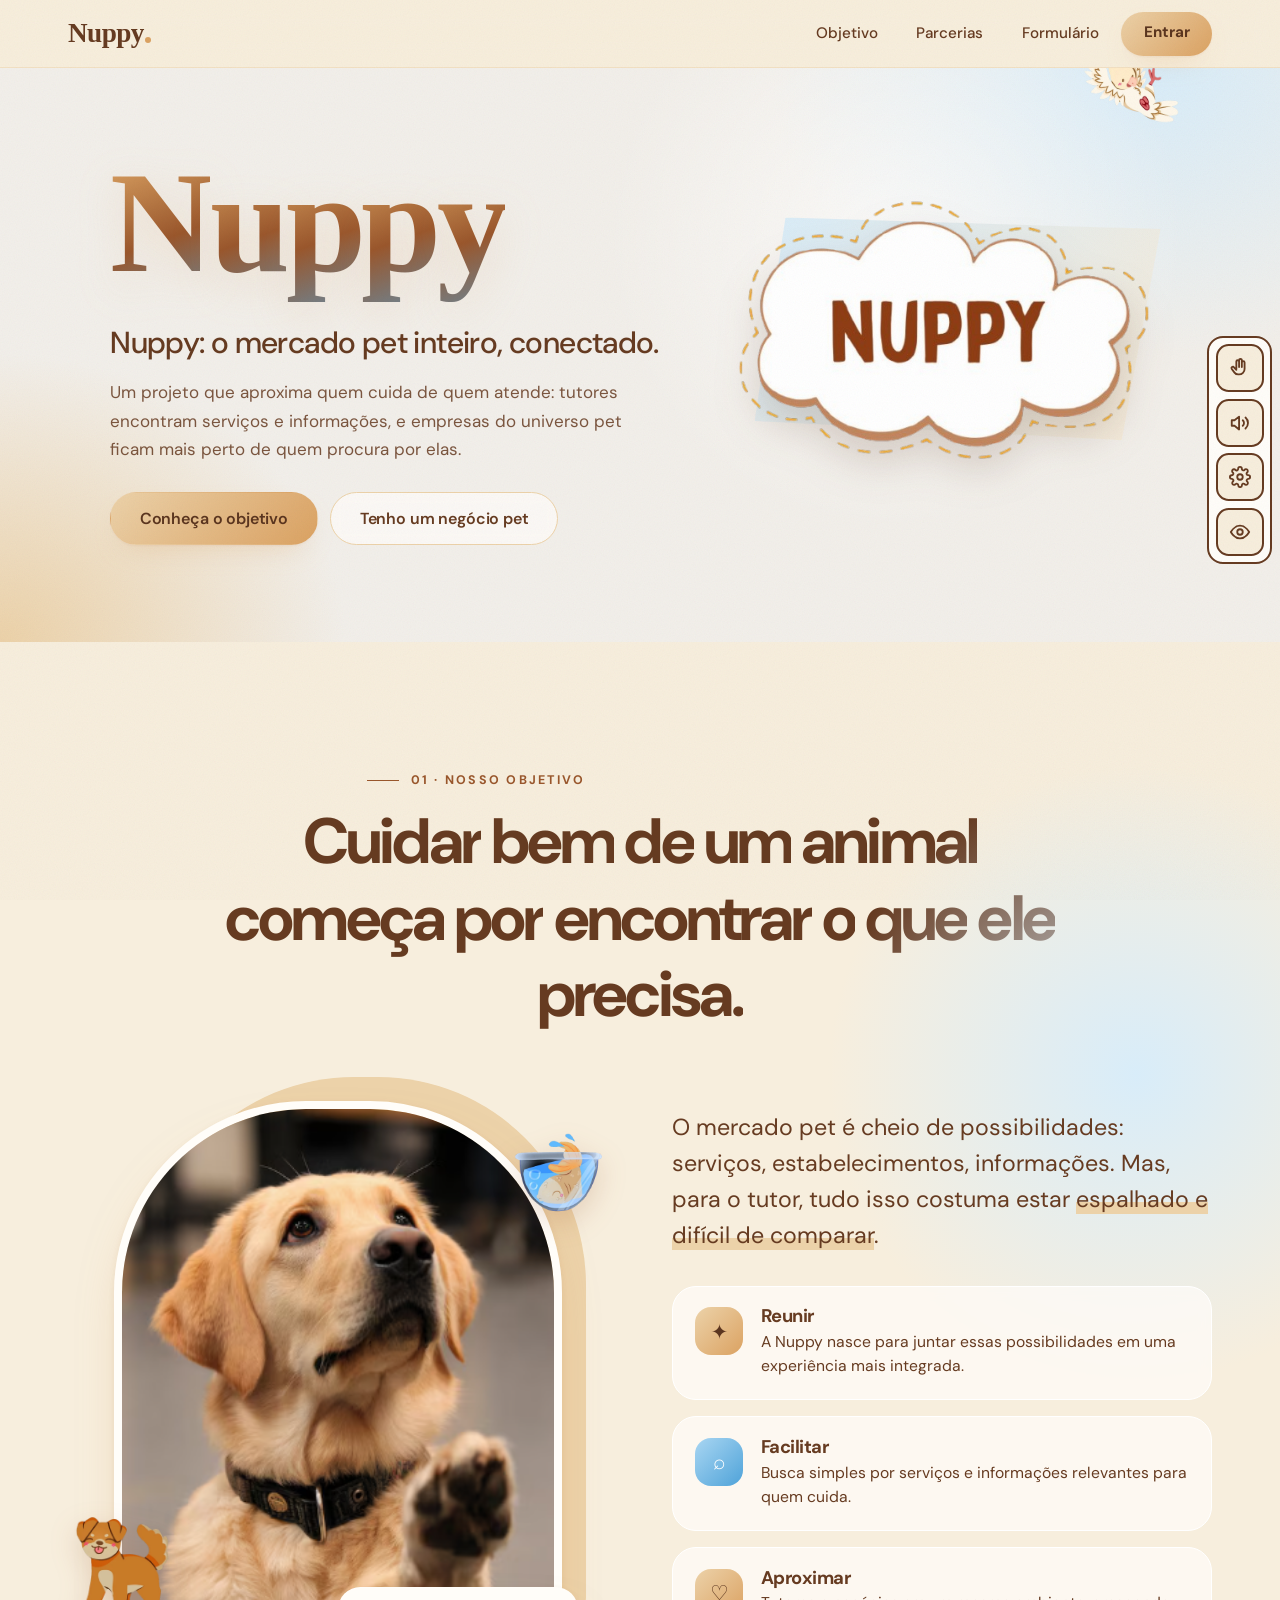
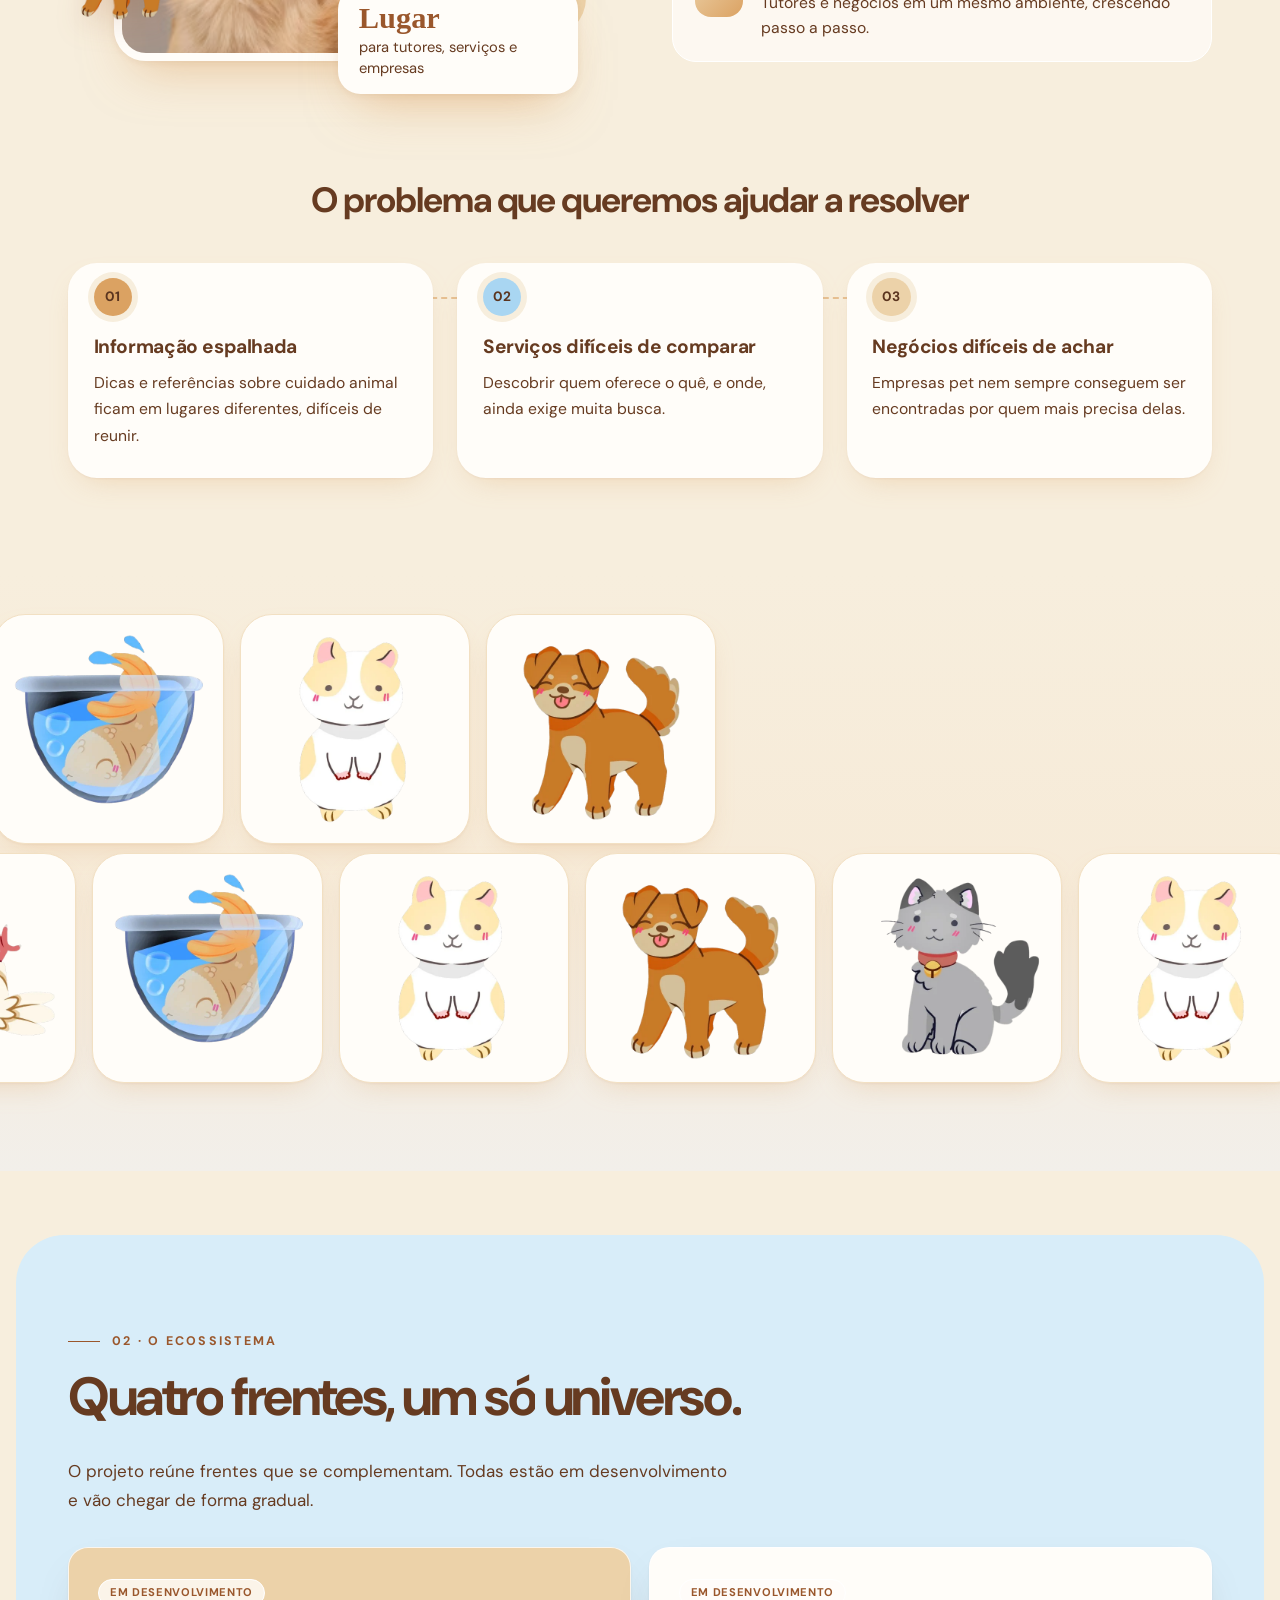
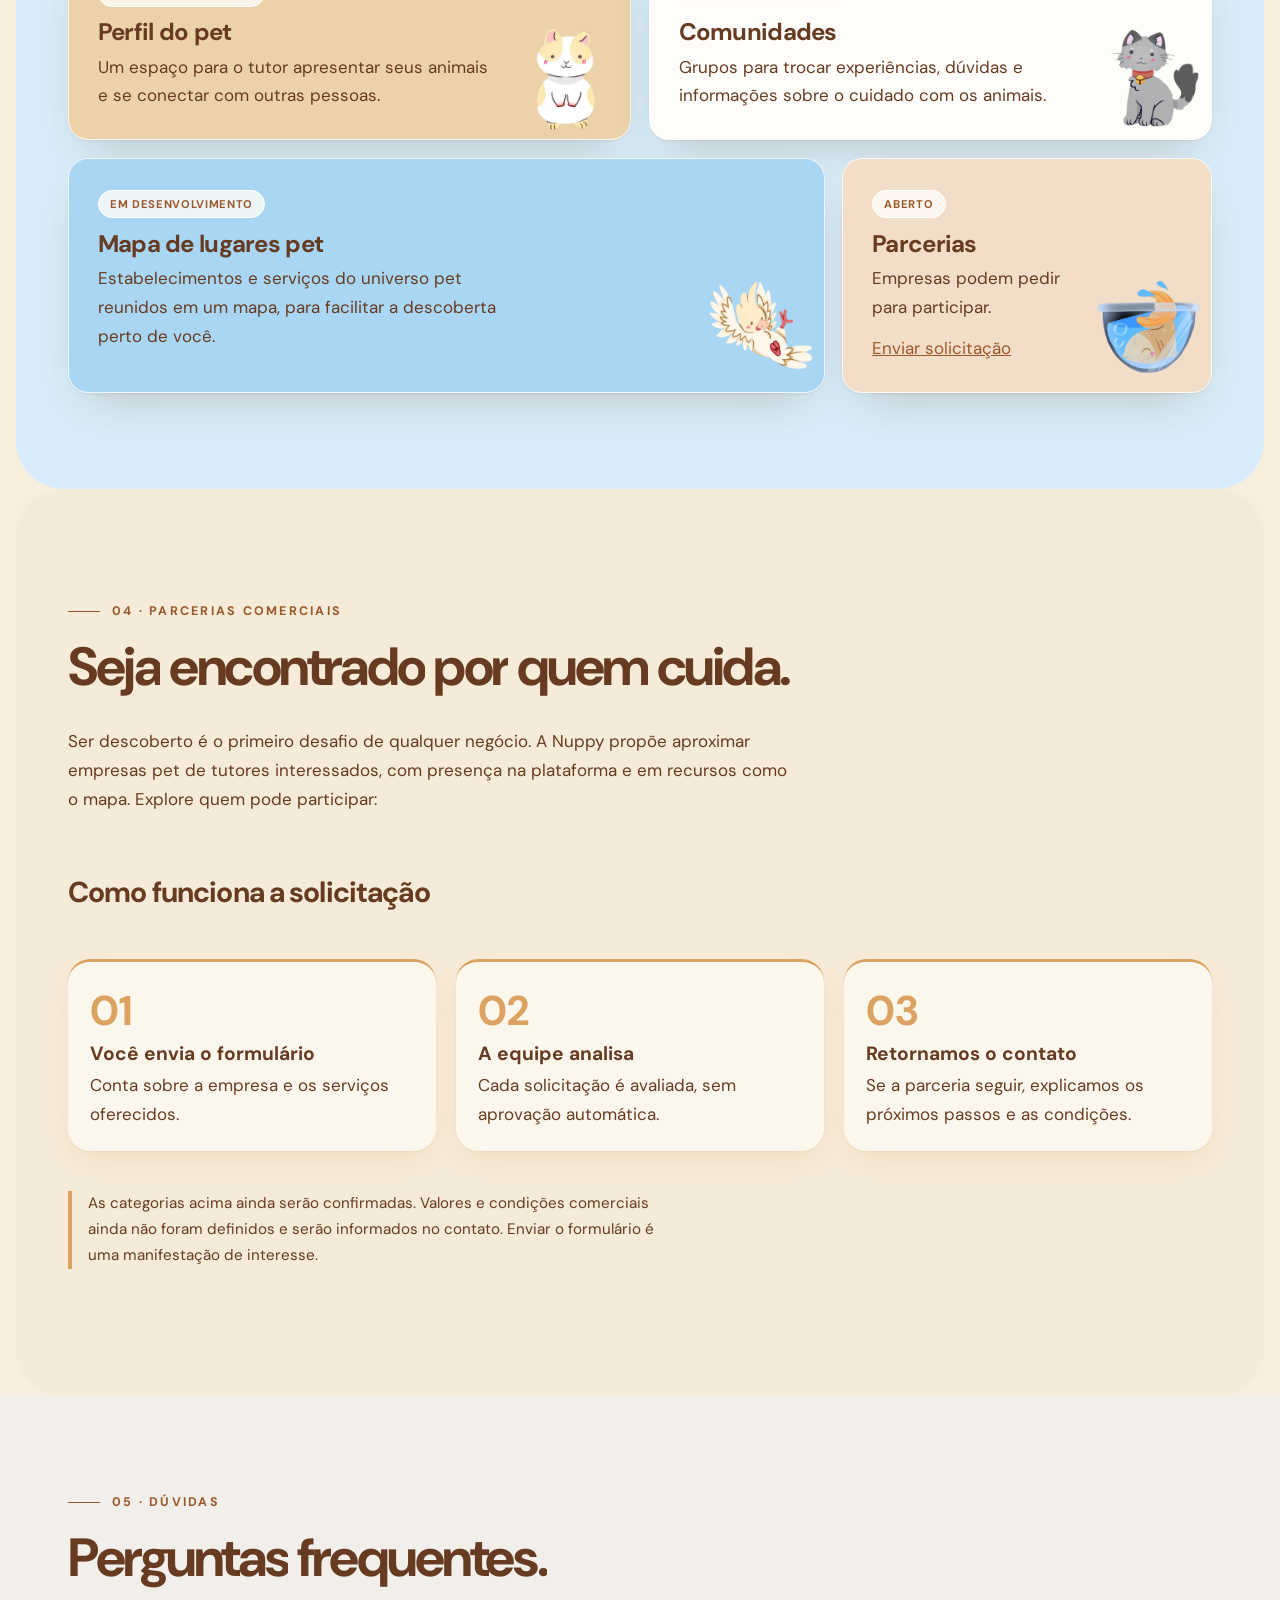
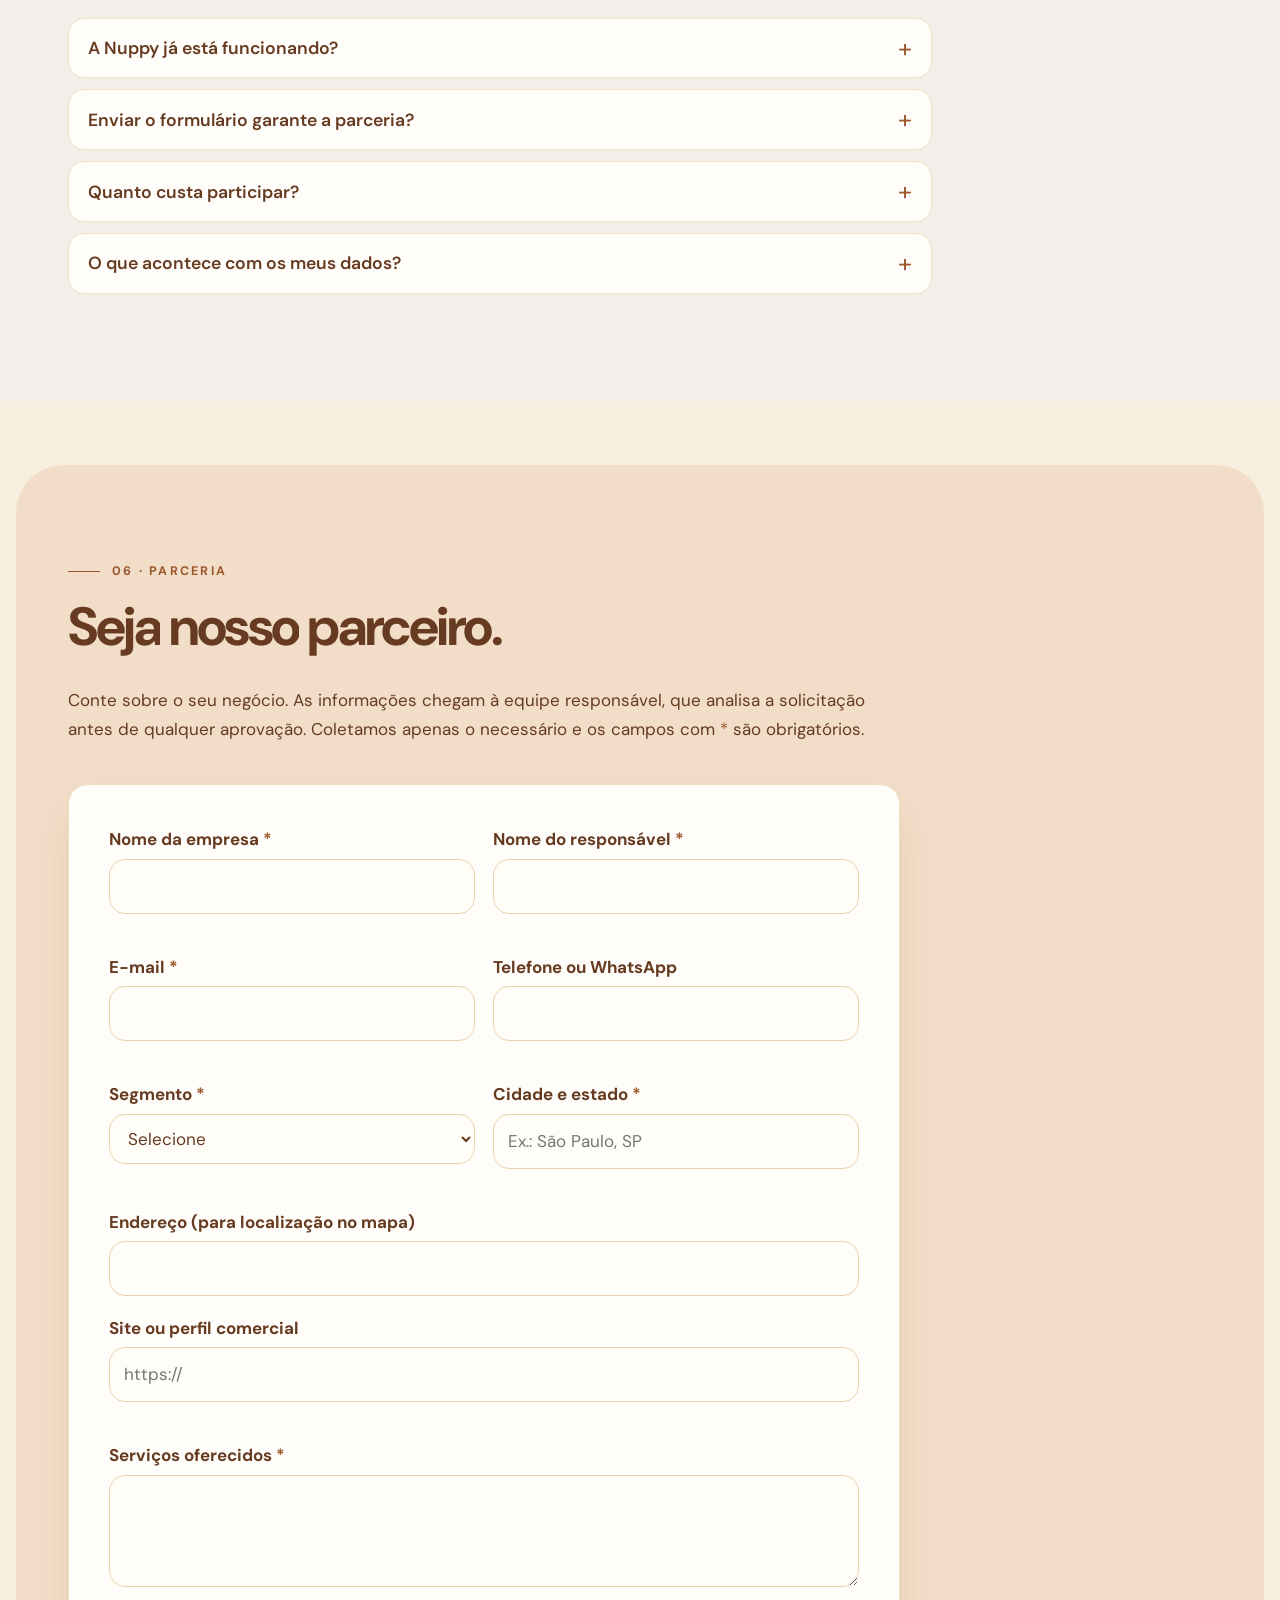
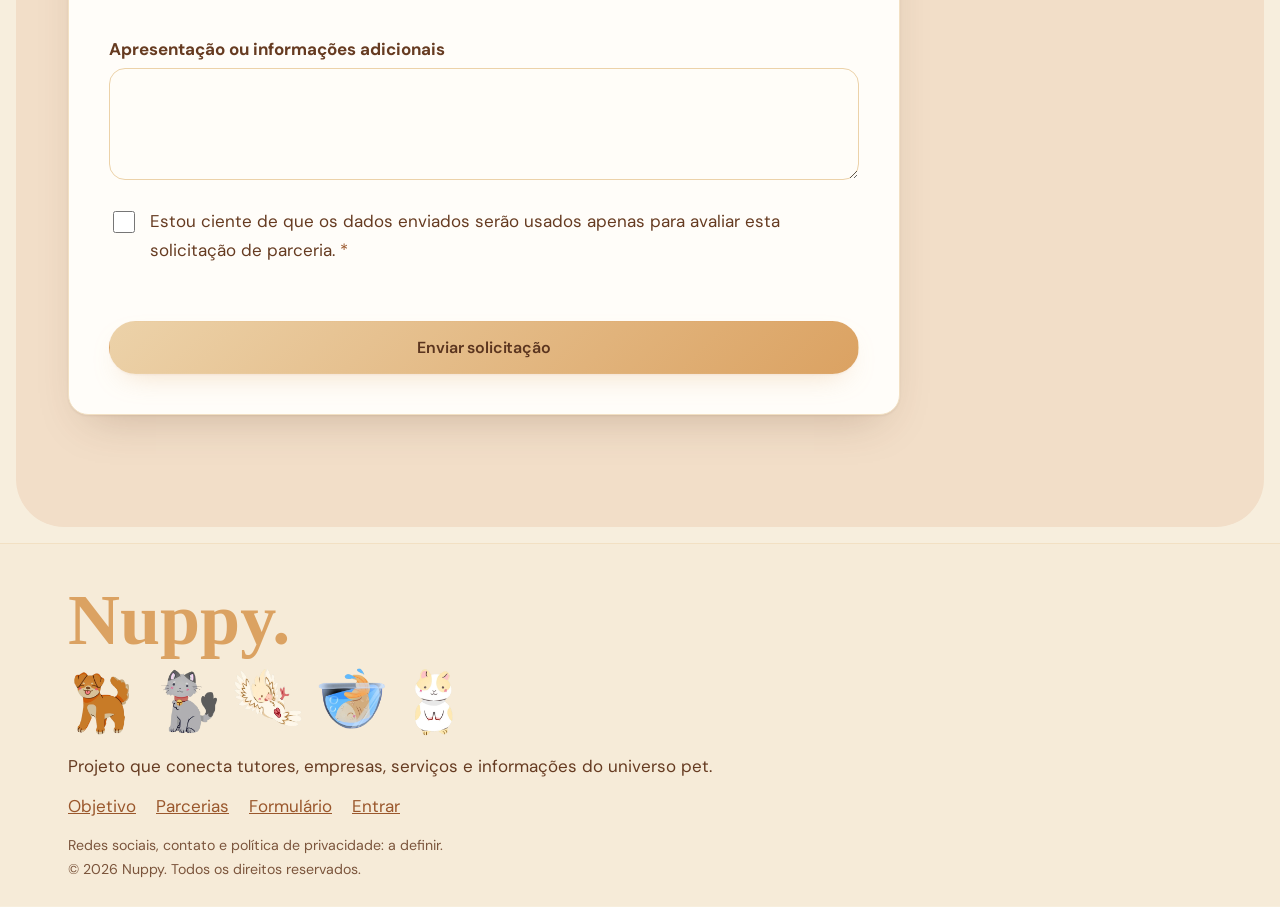
==== index.html @ 71d2d88d "Painel administrador e login" ====
<!DOCTYPE html>
<html lang="pt-BR">

<head>
  <meta charset="utf-8">
  <meta name="viewport" content="width=device-width, initial-scale=1">

  <!-- ============================================================
       SEO E COMPARTILHAMENTO
       ============================================================ -->
  <title>Nuppy — o universo pet conectado</title>
  <meta name="description" content="A Nuppy aproxima tutores, empresas, serviços e informações do mercado pet em um só ecossistema. Conheça o projeto e seja nosso parceiro.">

  <!-- Open Graph: texto e tipo usados quando o link é compartilhado (WhatsApp, redes sociais) -->
  <meta property="og:title" content="Nuppy — o universo pet conectado">
  <meta property="og:description" content="Tutores, empresas, serviços e informações do mercado pet em um só lugar.">
  <meta property="og:type" content="website">

  <!-- Cor da barra do navegador no celular -->
  <meta name="theme-color" content="#F2EFEA">

  <!-- Favicon desenhado em SVG dentro do próprio link (não precisa de arquivo de imagem) -->
  <link rel="icon" href="data:image/svg+xml,%3Csvg xmlns='http://www.w3.org/2000/svg' viewBox='0 0 64 64'%3E%3Crect width='64' height='64' rx='14' fill='%23DBA262'/%3E%3Ctext x='32' y='46' font-size='40' font-family='Georgia' font-weight='700' text-anchor='middle' fill='%235B351F'%3EN%3C/text%3E%3C/svg%3E">

  <!-- Fonte DM Sans (Google Fonts). O preconnect acelera a conexão com o servidor das fontes -->
  <link rel="preconnect" href="https://fonts.googleapis.com">
  <link rel="preconnect" href="https://fonts.gstatic.com" crossorigin>
  <link rel="stylesheet" href="https://fonts.googleapis.com/css2?family=DM+Sans:wght@400;500;700&display=swap">


  <style>
    /* ==============================================================
       ÍNDICE DO CSS
       1.  Variáveis (cores, fontes, medidas)
       2.  Modos de acessibilidade (alto contraste, dislexia etc.)
       3.  Base (reset, body, títulos, links, foco)
       4.  Componentes reutilizáveis (chip, kicker, botão, barra de progresso)
       5.  Cabeçalho e menu
       6.  Fotos e efeito de revelação
       7.  Hero (primeira tela)
       8.  Faixa de palavras (marquee)
       9.  Animações de texto e revelação ao rolar
       10. Seção Objetivo
       11. Galeria de mascotes
       12. Seção Pilares (cards)
       13. Seção Parcerias (abas e passos)
       14. Responsivo (celular)
       15. FAQ
       16. Formulário
       17. Rodapé
       18. Barra de acessibilidade lateral
       19. Movimento reduzido
       20. Mascotes e ajustes de imagem
       21. Refinamento visual (sobrescreve regras acima)
       22. Utilitários
       ============================================================== */


    /* ==============================================================
       1. VARIÁVEIS
       Todas as cores e medidas do site ficam aqui. Para mudar o
       visual inteiro, basta alterar estes valores.
       ============================================================== */
    :root {
      /* Cores de fundo */
      --bg: #F2EFEA;        /* fundo principal da página */
      --sand: #f5f0e5;      /* fundo bege claro das seções */
      --soft: #ECD2A9;      /* bege mais escuro */
      --surface: #FFFDF9;   /* fundo de cartões e formulário */

      /* Cores de texto e destaque */
      --ink: #5B351F;        /* cor do texto (marrom) */
      --line: #D9CBB8;       /* cor das bordas finas */
      --accent: #DBA262;     /* laranja/dourado dos botões */
      --accent-ink: #602f13; /* cor do texto sobre o destaque */
      --link: #9A572C;       /* cor dos links */
      --sky: #A9D6F2;        /* azul claro */
      --azul: #4FA3D9;       /* azul do foco do teclado */
      --mark: #ECD2A9;      /* cor de marca-texto */
      --wm: #9A7257;         /* cor da marca "Nuppy" grande */

      /* Fontes */
      --display: Georgia, "Times New Roman", serif;
      --sans: "DM Sans", system-ui, -apple-system, "Segoe UI", Roboto, sans-serif;

      /* Altura do cabeçalho fixo (usada para o scroll não esconder títulos) */
      --header-h: 4.25rem;
    }


    /* ==============================================================
       2. MODOS DE ACESSIBILIDADE
       Estas classes são adicionadas ao <body> pelos botões da barra
       lateral (arquivo a11y.js).
       ============================================================== */

    /* Alto contraste: fundo preto, texto branco, destaque amarelo */
    body.hc {
      --bg: #000;
      --sand: #000;
      --soft: #000;
      --ink: #fff;
      --surface: #000;
      --line: #fff;
      --accent: #ffe600;
      --accent-ink: #000;
      --link: #ffe600;
      --sky: #000;
      --mark: #ffe600;
      --wm: #fff;
    }

    /* Fonte para dislexia: Verdana com mais espaço entre letras e palavras */
    body.dys {
      font-family: Verdana, sans-serif;
      letter-spacing: .04em;
      word-spacing: .12em;
    }

    /* Espaçamento maior entre linhas e parágrafos */
    body.sp {
      line-height: 2.1;
    }

    body.sp p {
      margin-bottom: 1.6em;
    }

    /* Links destacados: sublinhado grosso e fundo de marca-texto */
    body.links a {
      text-decoration: underline;
      text-decoration-thickness: 3px;
      background: var(--mark);
      color: #000;
      padding: 0 .15em;
    }

    /* Ocultar imagens */
    body.noimg .ph img,
    body.noimg .stage img {
      display: none !important;
    }


    /* ==============================================================
       3. BASE
       ============================================================== */

    /* Remove o problema de tamanho de caixas: padding não aumenta a largura */
    * {
      box-sizing: border-box;
    }

    html {
      font-size: 100%;                       /* respeita o tamanho de fonte do usuário */
      scroll-behavior: smooth;               /* rolagem suave ao clicar em âncoras */
      scroll-padding-top: var(--header-h);   /* evita o cabeçalho cobrir o título */
    }

    body {
      margin: 0;
      background: var(--bg);
      color: var(--ink);
      font: 400 1.0625rem/1.7 var(--sans);
      overflow-x: hidden;                    /* impede rolagem horizontal indesejada */
    }

    /* Títulos */
    h1,
    h2,
    h3 {
      font-family: var(--sans);
      font-weight: 700;
      line-height: 1.05;
      letter-spacing: -.03em;
      margin: 0;
    }

    h2 {
      font-size: clamp(2.2rem, 6vw, 4.2rem);  /* clamp = mínimo, ideal, máximo */
      margin-bottom: 1.25rem;
    }

    a {
      color: var(--link);
    }

    /* Contorno azul visível ao navegar pelo teclado (Tab) */
    :focus-visible {
      outline: 3px solid var(--azul);
      outline-offset: 3px;
    }

    body.hc :focus-visible {
      outline-color: #fff;
    }

    /* Link "Pular para o conteúdo": escondido até receber foco do teclado */
    .skip {
      position: absolute;
      left: -999px;
      top: 0;
      background: var(--ink);
      color: var(--bg);
      padding: .75rem 1rem;
      z-index: 100;
    }

    .skip:focus {
      left: 0;
    }

    section {
      scroll-margin-top: var(--header-h);
      position: relative;
    }

    /* Container central que limita a largura do conteúdo */
    .wrap {
      max-width: 74rem;
      margin: 0 auto;
      padding: 0 1.25rem;
    }


    /* ==============================================================
       4. COMPONENTES REUTILIZÁVEIS
       ============================================================== */

    /* "Etiqueta" pequena (ex.: "Em desenvolvimento") */
    .chip {
      display: inline-block;
      font-size: .78rem;
      font-weight: 700;
      letter-spacing: .06em;
      text-transform: uppercase;
      padding: .2rem .7rem;
      border-radius: 2rem;
      background: var(--surface);
      border: 1px solid var(--line);
    }

    /* Texto pequeno acima dos títulos (ex.: "01 · Nosso objetivo") */
    .kicker {
      font-weight: 700;
      letter-spacing: .14em;
      text-transform: uppercase;
      font-size: .85rem;
      color: var(--link);
      margin: 0 0 .75rem;
    }

    /* Barra fina no topo que mostra o quanto da página foi rolado */
    #prog {
      position: fixed;
      top: 0;
      left: 0;
      height: 4px;
      width: 100%;
      background: var(--accent);
      transform-origin: 0 50%;
      transform: scaleX(0);       /* começa vazia; o JS aumenta ao rolar */
      z-index: 70;
    }

    /* Botões */
    .btn {
      display: inline-block;
      padding: .9rem 1.8rem;
      border-radius: 3rem;
      font: 700 1rem var(--sans);
      text-decoration: none;
      min-height: 44px;           /* tamanho mínimo de toque recomendado */
      border: 2px solid var(--ink);
      color: var(--ink);
      background: none;
      cursor: pointer;
      transition: transform .2s, background .3s;
      will-change: transform;
    }

    .btn:hover {
      background: var(--soft);
    }

    /* Botão principal (preenchido) */
    .btn.primary {
      background: var(--accent);
      border-color: var(--accent);
      color: var(--accent-ink);
    }

    .btn.primary:hover {
      background: var(--soft);
      border-color: var(--soft);
    }


    /* ==============================================================
       5. CABEÇALHO E MENU
       ============================================================== */

    /* Cabeçalho fixo no topo com fundo translúcido e desfoque */
    header.top {
      position: sticky;
      top: 0;
      z-index: 50;
      height: var(--header-h);
      background: color-mix(in srgb, var(--bg) 88%, transparent);
      backdrop-filter: blur(12px);
      border-bottom: 1px solid var(--line);
    }

    body.hc header.top {
      background: #000;
    }

    .top .wrap {
      height: 100%;
      display: flex;
      align-items: center;
      justify-content: space-between;
      gap: 1rem;
    }

    /* Logo "Nuppy" em texto */
    .logo {
      font: 700 1.7rem var(--display);
      color: var(--ink);
      text-decoration: none;
      background: none !important;
      padding: 0 !important;
    }

    /* Lista de links do menu */
    nav ul {
      display: flex;
      gap: .4rem;
      list-style: none;
      margin: 0;
      padding: 0;
      align-items: center;
    }

    nav a {
      display: inline-block;
      padding: .6rem 1rem;
      border-radius: 2rem;
      color: var(--ink);
      text-decoration: none;
      font-weight: 500;
      min-height: 44px;
      transition: background .25s;
    }

    /* Link da seção atual (aria-current) e hover ficam com fundo bege */
    nav a:hover,
    nav a[aria-current="true"] {
      background: var(--soft);
    }

    body.hc nav a:hover {
      outline: 2px solid #fff;
    }

    /* Botão "Entrar" */
    nav a.btn-enter {
      background: var(--accent);
      color: var(--accent-ink);
      padding: .6rem 1.5rem;
      font-weight: 700;
    }

    /* Botão "Menu" (só aparece no celular — ver seção 14) */
    .menu-toggle {
      display: none;
      min-height: 44px;
      min-width: 44px;
      border: 2px solid var(--ink);
      background: none;
      color: var(--ink);
      border-radius: .6rem;
      font: 500 1rem var(--sans);
      padding: 0 .9rem;
      cursor: pointer;
    }

    /* No celular o menu vira uma lista suspensa */
    @media (max-width: 52rem) {
      .menu-toggle {
        display: block;
      }

      nav ul {
        display: none;                          /* escondido até clicar em "Menu" */
        position: absolute;
        right: 1rem;
        top: calc(var(--header-h) - .25rem);
        flex-direction: column;
        align-items: stretch;
        background: var(--surface);
        border: 1px solid var(--line);
        border-radius: 1rem;
        padding: .5rem;
        min-width: 12rem;
        box-shadow: 0 8px 24px #0002;
      }

      nav ul.open {
        display: flex;                          /* classe "open" é colocada pelo JS */
      }
    }


    /* ==============================================================
       6. FOTOS E EFEITO DE REVELAÇÃO
       ============================================================== */

    /* Moldura de foto com cantos arredondados */
    .ph {
      position: relative;
      overflow: hidden;
      background: var(--soft);
      border-radius: 2rem;
    }

    .ph img,
    .stage img {
      width: 100%;
      height: 100%;
      object-fit: cover;          /* a imagem preenche sem distorcer */
      display: block;
    }

    /* Efeito "clip": a foto começa recortada e se abre ao aparecer na tela.
       Só funciona quando o JS está ativo (classe .js no body). */
    .js .clip {
      clip-path: inset(14% 10% 14% 10% round 2rem);
      transition: clip-path 1.1s cubic-bezier(.2, .8, .2, 1);
    }

    .js .clip img {
      transform: scale(1.25);
      transition: transform 1.4s cubic-bezier(.2, .8, .2, 1);
    }

    .js .clip.in {
      clip-path: inset(0 round 2rem);
    }

    .js .clip.in img {
      transform: none;
    }


    /* ==============================================================
       7. HERO (primeira tela)
       ============================================================== */
    .hero {
      min-height: calc(100svh - var(--header-h));
      display: grid;
      align-items: center;
      padding: 2rem 0 5rem;
      overflow: hidden;
      background: var(--sand);
    }

    /* Foco de luz que segue o mouse (posição vem das variáveis --px e --py) */
    .hero::before {
      content: "";
      position: absolute;
      inset: 0;
      background: radial-gradient(28rem 28rem at var(--px, 70%) var(--py, 30%), #ECD2A9aa, transparent 70%);
      pointer-events: none;
    }

    body.hc .hero::before {
      display: none;
    }

    /* Duas colunas: texto à esquerda, imagens à direita */
    .hero .wrap {
      display: grid;
      grid-template-columns: 1.1fr .9fr;
      gap: 2rem;
      align-items: center;
      position: relative;
    }

    /* Palavra "Nuppy" gigante, letra por letra */
    .wordmark {
      font: 700 clamp(4.5rem, 19vw, 13rem)/.85 var(--display);
      letter-spacing: -.03em;
      margin: .05em 0;
      display: flex;
      color: var(--wm);
    }

    .wordmark span {
      display: inline-block;
      transition: transform .3s;
    }

    /* Cada letra "pula" ao passar o mouse */
    .wordmark span:hover {
      transform: translateY(-.08em) rotate(-4deg);
    }

    /* Animação de entrada: cada letra sobe com um pequeno atraso (--i = posição) */
    .js .wordmark span {
      animation: rise .9s cubic-bezier(.2, .8, .2, 1) both;
      animation-delay: calc(var(--i) * 70ms);
    }

    @keyframes rise {
      from {
        transform: translateY(60%) rotate(5deg);
        opacity: 0;
      }
    }

    .hero h1 {
      font-size: clamp(1.5rem, 3.2vw, 2.3rem);
      font-weight: 500;
      max-width: 26ch;
      letter-spacing: -.02em;
      margin: 0 0 1rem;
    }

    .hero .lead {
      max-width: 50ch;
      margin: 0 0 1.75rem;
    }

    /* Linha dos dois botões do hero */
    .cta-row {
      display: flex;
      flex-wrap: wrap;
      gap: .75rem;
    }

    /* "Palco" das imagens do hero (quadrado, com efeito 3D leve) */
    .stage {
      position: relative;
      aspect-ratio: 1;
      max-width: 30rem;
      width: 100%;
      justify-self: center;
      perspective: 900px;
    }

    /* Formas orgânicas coloridas que "respiram" */
    .blob {
      position: absolute;
      background: var(--soft);
      border-radius: 58% 42% 55% 45% / 48% 56% 44% 52%;
      animation: morph 11s ease-in-out infinite alternate;
      overflow: hidden;
    }

    .blob.b1 {
      inset: 0 12% 22% 0;
      background: var(--accent);
    }

    .blob.b2 {
      inset: 30% 0 0 34%;
      background: var(--sky);
      animation-delay: -5s;
    }

    .blob.b3 {
      inset: -6% -6% auto auto;
      width: 34%;
      aspect-ratio: 1;
      background: var(--soft);
      animation-delay: -8s;
    }

    @keyframes morph {
      to {
        border-radius: 42% 58% 45% 55% / 56% 44% 56% 44%;
      }
    }

    /* Camada que inclina conforme o mouse (variáveis --mx e --my vêm do JS) */
    .tilt {
      position: absolute;
      inset: 0;
      transition: transform .15s;
      transform: rotateY(calc(var(--mx, 0) * 9deg)) rotateX(calc(var(--my, 0) * -9deg));
    }


    /* ==============================================================
       8. FAIXA DE PALAVRAS (MARQUEE)
       Faixa que desliza continuamente com as palavras-chave.
       ============================================================== */
    .marquee {
      background: var(--accent);
      color: var(--accent-ink);
      overflow: hidden;
      white-space: nowrap;
      transform: rotate(-1.2deg);
      margin: -1.5rem -1rem 0;
      position: relative;
      z-index: 2;
    }

    .marquee div {
      display: inline-block;
      padding: .9rem 0;
      font: 700 1.4rem var(--sans);
      animation: slide 32s linear infinite;
    }

    /* Bolinha entre as palavras */
    .marquee span::after {
      content: "";
      display: inline-block;
      width: .5rem;
      height: .5rem;
      border-radius: 50%;
      background: currentColor;
      margin: 0 2rem;
      vertical-align: middle;
    }

    /* A lista de palavras está duplicada no HTML; deslizar 50% cria o efeito de loop infinito */
    @keyframes slide {
      to {
        transform: translateX(-50%);
      }
    }


    /* ==============================================================
       9. ANIMAÇÕES DE TEXTO E REVELAÇÃO AO ROLAR
       ============================================================== */

    /* .fx: títulos que aparecem palavra por palavra.
       O JS envolve cada palavra em <span class="w"><span>…</span></span> */
    .js .fx .w {
      display: inline-block;
      overflow: hidden;           /* esconde a palavra enquanto ela está "embaixo" */
      vertical-align: top;
      padding-bottom: .12em;
    }

    .js .fx .w > span {
      display: inline-block;
      transform: translateY(110%);
    }

    .js .fx.in .w > span {
      transform: none;
      transition: transform .9s cubic-bezier(.2, .8, .2, 1);
      transition-delay: calc(var(--k) * 55ms);   /* --k = número da palavra */
    }

    /* .reveal: elementos que surgem subindo e ficando visíveis */
    .js .reveal {
      opacity: 0;
      transform: translateY(30px);
      transition: opacity .8s, transform .8s;
      transition-delay: var(--d, 0s);            /* atraso opcional definido no HTML */
    }

    .js .reveal.in {
      opacity: 1;
      transform: none;
    }


    /* ==============================================================
       10. SEÇÃO OBJETIVO
       ============================================================== */
    .objetivo {
      padding: 8rem 0 5rem;
    }

    .intro {
      display: grid;
      grid-template-columns: 1.1fr .9fr;
      gap: 3rem;
      align-items: center;
    }

    /* Trecho com marca-texto em <em> */
    .objetivo em {
      font-style: normal;
      background: linear-gradient(transparent 62%, var(--mark) 0);
    }

    .objetivo p {
      max-width: 56ch;
    }

    .intro .ph {
      aspect-ratio: 4 / 5;
    }

    /* Três cartões de "problemas" */
    .pains {
      display: grid;
      grid-template-columns: repeat(3, 1fr);
      gap: 1.25rem;
      margin-top: 4rem;
    }

    .pain {
      padding: 1.6rem;
      border-radius: 1.5rem;
      transition: transform .4s;
    }

    .pain:hover {
      transform: translateY(-8px) !important;
    }

    /* Cada cartão com cor e inclinação diferentes (depois sobrescrito na seção 21) */
    .pain:nth-child(1) {
      background: var(--soft);
      transform: rotate(-1.5deg);
    }

    .pain:nth-child(2) {
      background: var(--sky);
      transform: translateY(1.2rem);
    }

    .pain:nth-child(3) {
      background: var(--sand);
      transform: rotate(1.5deg);
    }

    body.hc .pain {
      border: 2px solid #fff;
    }

    .pain .n {
      font: 700 3.5rem var(--sans);
      opacity: .4;
      line-height: 1;
    }

    .pain h3 {
      margin: .3rem 0 .4rem;
      font-size: 1.5rem;
    }


    /* ==============================================================
       11. GALERIA DE MASCOTES
       Duas fileiras que andam para lados opostos conforme a rolagem.
       ============================================================== */
    .band {
      padding: 3rem 0;
      overflow: hidden;
      background: var(--bg);
    }

    .row {
      display: flex;
      gap: 1rem;
      width: max-content;         /* a fileira é mais larga que a tela */
      will-change: transform;
      margin: .5rem 0;
    }

    .row .ph {
      width: clamp(14rem, 24vw, 22rem);
      aspect-ratio: 3 / 2;
      flex: none;
      border-radius: 1.5rem;
    }


    /* ==============================================================
       12. SEÇÃO PILARES (cards "bento")
       ============================================================== */
    .pilares {
      background: var(--sand);
      padding: 3rem 0 6rem;
      margin-top: 4rem;
    }

    /* Onda decorativa no topo (escondida na seção 21) */
    .pilares > .wave {
      position: absolute;
      left: 0;
      top: -3.9rem;
      width: 100%;
      height: 4rem;
      fill: var(--sand);
    }

    /* Grade de 6 colunas: os cartões ocupam 3+3 e depois 4+2 */
    .bento {
      display: grid;
      grid-template-columns: repeat(6, 1fr);
      gap: 1.1rem;
      margin-top: 2rem;
    }

    /* Cartão com leve inclinação 3D seguindo o mouse (--tx e --ty vêm do JS) */
    .tile {
      border-radius: 1.6rem;
      padding: 1.8rem;
      transition: transform .2s;
      transform: perspective(800px) rotateX(calc(var(--ty, 0) * -6deg)) rotateY(calc(var(--tx, 0) * 6deg));
    }

    .tile h3 {
      font-size: 1.7rem;
      margin: .8rem 0 .5rem;
    }

    .tile p {
      max-width: 34ch;
      margin: 0;
    }

    .tile:nth-child(1) {
      grid-column: span 3;
      background: var(--accent);
    }

    .tile:nth-child(2) {
      grid-column: span 3;
      background: var(--soft);
    }

    .tile:nth-child(3) {
      grid-column: span 4;
      background: var(--sky);
    }

    .tile:nth-child(4) {
      grid-column: span 2;
      background: var(--surface);
      border: 1px solid var(--line);
    }

    body.hc .tile {
      border: 2px solid #fff;
    }


    /* ==============================================================
       13. SEÇÃO PARCERIAS (abas e passos)
       ============================================================== */
    .parcerias {
      background: var(--soft);
      padding: 6rem 0;
    }

    .parcerias .sub {
      max-width: 60ch;
      margin-bottom: 2.5rem;
    }

    /* Layout das abas: lista de botões à esquerda, conteúdo à direita */
    .tabs {
      display: grid;
      grid-template-columns: 16rem 1fr;
      gap: 2rem;
    }

    [role=tablist] {
      display: flex;
      flex-direction: column;
      gap: .5rem;
    }

    [role=tab] {
      text-align: left;
      padding: .9rem 1.1rem;
      border-radius: 1rem;
      border: 2px solid var(--ink);
      background: none;
      color: var(--ink);
      font: 500 1rem var(--sans);
      cursor: pointer;
      min-height: 44px;
      transition: transform .2s, background .2s;
    }

    [role=tab]:hover {
      transform: translateX(5px);
    }

    /* Aba selecionada fica escura */
    [role=tab][aria-selected=true] {
      background: var(--ink);
      color: var(--bg);
    }

    body.hc [role=tab][aria-selected=true] {
      background: #ffe600;
      color: #000;
    }

    [role=tabpanel] {
      padding: .5rem 0;
    }

    [role=tabpanel] h3 {
      font-size: 2rem;
      margin: 0 0 .75rem;
    }

    [role=tabpanel] p {
      max-width: 52rem;
    }

    /* Lista numerada "Como funciona" (números 01, 02, 03 gerados por CSS) */
    .steps {
      display: grid;
      grid-template-columns: repeat(3, 1fr);
      gap: 1.25rem;
      margin: 3rem 0 0;
      counter-reset: s;
      list-style: none;
      padding: 0;
    }

    .steps li {
      counter-increment: s;
      border-top: 3px solid var(--ink);
      padding-top: 1rem;
    }

    .steps li::before {
      content: "0" counter(s);
      font: 700 2.6rem var(--sans);
      opacity: .45;
      display: block;
    }

    .steps strong {
      display: block;
      font-size: 1.2rem;
    }

    /* Aviso com barra lateral */
    .note {
      font-size: .95rem;
      border-left: 4px solid var(--accent);
      padding-left: 1rem;
      max-width: 62ch;
      margin-top: 2.5rem;
    }


    /* ==============================================================
       14. RESPONSIVO (telas até 52rem ≈ 832px)
       Todas as grades de várias colunas viram uma coluna só.
       ============================================================== */
    @media (max-width: 52rem) {
      .tabs,
      .steps,
      .split,
      .intro,
      .pains,
      .hero .wrap {
        grid-template-columns: 1fr;
      }

      [role=tablist] {
        flex-direction: row;
        flex-wrap: wrap;
      }

      .tile:nth-child(n) {
        grid-column: span 6;
      }

      .pain:nth-child(n) {
        transform: none;
      }
    }


    /* ==============================================================
       15. FAQ (perguntas frequentes)
       ============================================================== */
    .faq {
      padding: 6rem 0;
    }

    details {
      border-bottom: 1px solid var(--line);
      padding: 1rem 0;
      max-width: 50rem;
    }

    summary {
      cursor: pointer;
      font: 700 1.25rem var(--sans);
      min-height: 44px;
      display: flex;
      align-items: center;
    }

    details p {
      margin: .5rem 0 0;
    }


    /* ==============================================================
       16. FORMULÁRIO
       ============================================================== */
    .formulario {
      padding: 6rem 0 7rem;
      background: var(--sand);
    }

    .formulario .head {
      max-width: 50rem;
      margin-bottom: 2.5rem;
    }

    form {
      background: var(--surface);
      border: 1px solid var(--line);
      border-radius: 1.75rem;
      padding: clamp(1.25rem, 4vw, 2.5rem);
      display: grid;
      gap: 1.1rem;
      box-shadow: 0 20px 50px -20px #5b351f33;
      max-width: 52rem;
    }

    /* Linha com dois campos lado a lado */
    .frow {
      display: grid;
      grid-template-columns: 1fr 1fr;
      gap: 1.1rem;
    }

    label {
      display: block;
      font-weight: 700;
      margin-bottom: .3rem;
    }

    /* Asterisco de campo obrigatório */
    .req {
      color: var(--link);
    }

    input,
    select,
    textarea {
      width: 100%;
      font: inherit;
      padding: .75rem .9rem;
      border: 2px solid var(--line);
      border-radius: .8rem;
      background: var(--bg);
      color: var(--ink);
      min-height: 44px;
      transition: border-color .2s, box-shadow .2s;
    }

    input:focus,
    select:focus,
    textarea:focus {
      border-color: var(--ink);
      box-shadow: 0 0 0 4px #DBA26255;
    }

    body.hc input,
    body.hc select,
    body.hc textarea {
      border-color: #fff;
    }

    textarea {
      min-height: 7rem;
      resize: vertical;
    }

    /* Mensagem de erro embaixo de cada campo */
    .err {
      color: #9b1c1c;
      font-size: .9rem;
      margin: .25rem 0 0;
      min-height: 1.2em;
    }

    body.hc .err {
      color: #ff8a8a;
    }

    /* Campo inválido (atributo colocado pelo JS) */
    [aria-invalid=true] {
      border-color: #9b1c1c;
      border-width: 3px;
    }

    /* Checkbox de consentimento */
    .check {
      display: flex;
      gap: .7rem;
      align-items: flex-start;
    }

    .check input {
      width: 1.4rem;
      height: 1.4rem;
      min-height: 0;
      margin-top: .25rem;
      flex: none;
    }

    .check label {
      font-weight: 400;
      margin: 0;
    }

    /* Campo "isca" anti-spam: invisível para pessoas, mas robôs costumam preencher */
    .hp {
      position: absolute;
      left: -9999px;
    }

    /* Mensagem de sucesso ou erro após enviar */
    #status {
      padding: 1rem;
      border-radius: .8rem;
      font-weight: 700;
    }

    #status.ok {
      background: var(--sky);
      color: var(--ink);
    }

    #status.bad {
      background: #f6d4d4;
      color: #5b1111;
    }

    body.hc #status {
      background: #000;
      border: 2px solid #fff;
      color: #fff;
    }

    /* Botão desativado enquanto envia */
    button[disabled] {
      opacity: .6;
      cursor: progress;
    }

    @media (max-width: 52rem) {
      .frow {
        grid-template-columns: 1fr;
      }
    }


    /* ==============================================================
       17. RODAPÉ
       ============================================================== */
    footer {
      background: var(--soft);
      padding: 2.5rem 0 1.5rem;
    }

    footer .big {
      font: 700 clamp(2.5rem, 7vw, 4.5rem)/1 var(--display);
      color: var(--wm);
      margin: 0 0 .75rem;
    }

    footer ul {
      list-style: none;
      padding: 0;
      display: flex;
      flex-wrap: wrap;
      gap: 1.25rem;
      margin: .75rem 0;
    }

    footer p {
      margin: .3rem 0;
    }

    footer small {
      display: block;
      opacity: .85;
    }


    /* ==============================================================
       18. BARRA DE ACESSIBILIDADE LATERAL
       Os botões são criados pelo arquivo a11y.js.
       ============================================================== */
    #rail {
      position: fixed;
      right: .5rem;
      top: 50%;
      transform: translateY(-50%);
      z-index: 60;
      display: flex;
      flex-direction: column;
      gap: .35rem;
      background: var(--surface);
      padding: .4rem;
      border-radius: 1rem;
      border: 2px solid var(--ink);
      max-height: 92vh;
      overflow: auto;
    }

    #rail button {
      width: 46px;
      height: 46px;
      border-radius: .7rem;
      border: 2px solid var(--ink);
      background: var(--bg);
      color: var(--ink);
      font: 700 .95rem var(--sans);
      cursor: pointer;
      position: relative;
      display: grid;
      place-items: center;
      padding: 0;
    }

    /* Botão ativado */
    #rail button[aria-pressed=true] {
      background: var(--ink);
      color: var(--bg);
    }

    body.hc #rail button[aria-pressed=true] {
      background: #ffe600;
      color: #000;
    }

    /* Ícones SVG dos botões */
    .ic {
      width: 22px;
      height: 22px;
      stroke: currentColor;
      fill: none;
      stroke-width: 2;
      stroke-linecap: round;
      stroke-linejoin: round;
    }

    /* Dica (tooltip) mostrada ao passar o mouse; o texto vem do atributo data-l */
    #rail button:hover::after,
    #rail button:focus-visible::after {
      content: attr(data-l);
      position: absolute;
      right: 110%;
      top: 50%;
      transform: translateY(-50%);
      background: #000;
      color: #fff;
      padding: .3rem .6rem;
      border-radius: .4rem;
      white-space: nowrap;
      font-size: .85rem;
    }

    /* Barra minimizada: só o botão de minimizar fica visível */
    #rail.min button:not(#r-min) {
      display: none;
    }

    /* No celular a barra vai para a base da tela, na horizontal */
    @media (max-width: 52rem) {
      #rail {
        top: auto;
        bottom: .5rem;
        transform: none;
        flex-direction: row;
        max-width: calc(100vw - 1rem);
        max-height: none;
        overflow-x: auto;
        overflow-y: hidden;
      }

      #rail button:hover::after {
        display: none;
      }
    }

    /* Esconde o botão padrão do VLibras (usamos o nosso na barra) */
    [vw] [vw-access-button] {
      display: none !important;
    }


    /* ==============================================================
       19. MOVIMENTO REDUZIDO
       Desliga animações para quem prefere assim (configuração do
       sistema) ou ativou o botão na barra de acessibilidade (.rm).
       ============================================================== */
    @media (prefers-reduced-motion: reduce) {
      html {
        scroll-behavior: auto;
      }

      *,
      *::before,
      *::after {
        animation: none !important;
        transition: none !important;
      }

      .js .reveal {
        opacity: 1;
        transform: none;
      }

      .js .fx .w > span {
        transform: none;
      }

      .js .clip,
      .js .clip img {
        clip-path: none;
        transform: none;
      }
    }

    /* Mesma coisa, mas ativada manualmente pelo botão */
    body.rm *,
    body.rm *::before,
    body.rm *::after {
      animation: none !important;
      transition: none !important;
    }

    body.rm.js .reveal {
      opacity: 1;
      transform: none;
    }

    body.rm.js .fx .w > span {
      transform: none;
    }

    body.rm.js .clip,
    body.rm.js .clip img {
      clip-path: none;
      transform: none;
    }


    /* ==============================================================
       20. MASCOTES E AJUSTES DE IMAGEM
       ============================================================== */

    /* Mascote solto sobre o hero */
    .mascot {
      position: absolute;
      pointer-events: none;      /* não atrapalha cliques */
      z-index: 2;
    }

    /* Flutuação suave dos mascotes */
    .stage .mascot img {
      height: auto;
      width: 100%;
      object-fit: contain;
      animation: bob 4.5s ease-in-out infinite alternate;
    }

    .m-dog {
      width: 40%;
      left: -8%;
      bottom: -8%;
    }

    .m-bird {
      width: 30%;
      right: -8%;
      top: -12%;
    }

    .m-bird img {
      animation-delay: -2s !important;
    }

    @keyframes bob {
      to {
        transform: translateY(-.7rem) rotate(3deg);
      }
    }

    /* Gato dentro da bolha azul */
    .blob.b2 img.cat {
      object-fit: contain;
      padding: 14%;
    }

    /* Imagem com fundo branco que "mistura" com o fundo bege */
    .ph.blend {
      aspect-ratio: 1;
      max-width: 26rem;
      justify-self: center;
      width: 100%;
    }

    .ph.blend img {
      object-fit: contain;
      mix-blend-mode: multiply;
    }

    /* "mc" = cartão quadrado de mascote na galeria; cores se alternam de 5 em 5 */
    .mc {
      flex: none;
      width: clamp(11rem, 18vw, 15rem);
      aspect-ratio: 1;
      border-radius: 1.6rem;
      display: grid;
      place-items: center;
      padding: 1.2rem;
      transition: transform .35s;
    }

    .mc:nth-child(5n+1) { background: var(--soft); }
    .mc:nth-child(5n+2) { background: var(--sky); }
    .mc:nth-child(5n+3) { background: var(--sand); }
    .mc:nth-child(5n+4) { background: var(--accent); }

    .mc:nth-child(5n) {
      background: var(--surface);
      border: 1px solid var(--line);
    }

    .mc:hover {
      transform: translateY(-10px) rotate(-3deg);
    }

    .mc img {
      width: 100%;
      height: 100%;
      object-fit: contain;
    }

    body.hc .mc,
    body.hcl .mc {
      border: 2px solid currentColor;
    }

    /* Mascote no canto de cada cartão da seção Pilares */
    .tile {
      position: relative;
      overflow: hidden;
      padding-right: 8.5rem;     /* abre espaço para o mascote */
    }

    .tile .tm {
      position: absolute;
      right: .7rem;
      bottom: .5rem;
      width: 6.5rem;
      transition: transform .4s;
    }

    .tile:hover .tm {
      transform: translateY(-8px) rotate(-6deg);
    }

    /* Palco de mascote em formato 16:9 */
    .mstage {
      aspect-ratio: 16 / 9;
      display: grid;
      place-items: center;
      background: #ffffff55;
    }

    .mstage img {
      height: 82%;
      width: auto;
      animation: bob 4.5s ease-in-out infinite alternate;
    }

    /* Fileira de mascotes pequenos no rodapé */
    .fm {
      display: flex;
      flex-wrap: wrap;
      gap: 1rem;
      margin: 0 0 1rem;
    }

    .fm img {
      width: 4.2rem;
      transition: transform .3s;
    }

    .fm img:hover {
      transform: translateY(-10px) rotate(-8deg);
    }

    @media (max-width: 52rem) {
      .tile {
        padding-right: 6.5rem;
      }

      .tile .tm {
        width: 4.8rem;
      }
    }


    /* ==============================================================
       21. REFINAMENTO VISUAL
       Esta parte vem por último de propósito: ela SOBRESCREVE regras
       anteriores para deixar o visual mais limpo e profissional.
       (Por isso algumas regras antigas, como .pain e .tile, aparecem
       duas vezes — a última vence.)
       ============================================================== */

    /* Sombra e raio padrão reutilizados nos cartões */
    :root {
      --shadow: 0 1px 2px #5b351f14, 0 20px 44px -20px #5b351f45;
      --r: 1.25rem;
    }

    h2 {
      font-size: clamp(2rem, 4.2vw, 3.4rem);
      line-height: 1.08;
      letter-spacing: -.035em;
      margin-bottom: 1.5rem;
    }

    /* Kicker ganha uma linha decorativa antes do texto */
    .kicker {
      display: flex;
      align-items: center;
      gap: .75rem;
      font-size: .78rem;
      letter-spacing: .18em;
      margin-bottom: 1rem;
    }

    .kicker::before {
      content: "";
      width: 2.2rem;
      height: 2px;
      background: currentColor;
      flex: none;
    }

    /* --- Cabeçalho e botões --- */
    header.top {
      background: color-mix(in srgb, var(--bg) 86%, transparent);
    }

    nav a {
      font-size: .95rem;
    }

    nav a.btn-enter {
      background: var(--accent);
      padding: .55rem 1.4rem;
      box-shadow: var(--shadow);
    }

    .btn {
      padding: .95rem 1.8rem;
      font-weight: 600;
      letter-spacing: -.01em;
      border: 1.5px solid color-mix(in srgb, var(--ink) 30%, transparent);
    }

    .btn.primary {
      border-color: var(--accent);
      box-shadow: 0 10px 24px -10px #b9822f99;
    }

    .btn:hover {
      box-shadow: 0 12px 26px -12px #5b351f70;
    }

    /* --- Hero --- */
    .hero {
      min-height: auto;
      padding: 5rem 0 6rem;
      background: linear-gradient(180deg, var(--sand), var(--bg));
    }

    .hero .wrap {
      gap: 3.5rem;
    }

    .wordmark {
      font-size: clamp(4rem, 12vw, 9rem);
      margin: .1em 0 .15em;
    }

    .hero h1 {
      font-size: clamp(1.35rem, 2.4vw, 1.9rem);
      font-weight: 500;
      max-width: 30ch;
      line-height: 1.25;
      letter-spacing: -.02em;
    }

    .hero .lead {
      color: color-mix(in srgb, var(--ink) 85%, transparent);
      max-width: 46ch;
    }

    .stage {
      max-width: 30rem;
    }

    .blob {
      animation-duration: 18s;
    }

    .blob.b1 {
      inset: 0 0 12% 6%;
      background: var(--accent);
      box-shadow: var(--shadow);
    }

    /* A bolha azul vira um círculo pequeno no canto */
    .blob.b2 {
      inset: auto 0 0 auto;
      width: 38%;
      aspect-ratio: 1;
      border-radius: 50%;
      animation: none;
      background: var(--sky);
      box-shadow: var(--shadow);
      border: 4px solid var(--bg);
    }

    .m-bird {
      width: 24%;
      right: -2%;
      top: -9%;
    }

    /* --- Faixa de palavras: versão discreta, sem inclinação --- */
    .marquee {
      transform: none;
      margin: 0;
      background: var(--bg);
      color: var(--ink);
      border-block: 1px solid var(--line);
    }

    .marquee div {
      font: 500 .82rem var(--sans);
      letter-spacing: .22em;
      text-transform: uppercase;
      padding: 1.1rem 0;
    }

    .marquee span::after {
      width: .35rem;
      height: .35rem;
      margin: 0 2.4rem;
      background: var(--accent);
    }

    /* --- Espaçamento das seções --- */
    .objetivo { padding: 7rem 0 3rem; }
    .quem     { padding: 6rem 0; }
    .parcerias { padding: 7rem 0; }
    .faq      { padding: 6rem 0; }

    .intro .ph.blend {
      background: var(--soft);
      border-radius: var(--r);
      box-shadow: var(--shadow);
    }

    /* --- Cartões de problemas: brancos, sem inclinação --- */
    .pains {
      gap: 1.5rem;
    }

    .pain:nth-child(n) {
      transform: none;
      background: var(--surface);
      border: 1px solid var(--line);
      box-shadow: var(--shadow);
      border-radius: var(--r);
      padding: 2rem;
    }

    .pain .n {
      font-size: .85rem;
      letter-spacing: .16em;
      color: var(--link);
      opacity: 1;
      margin-bottom: .6rem;
    }

    .pain h3 {
      font-size: 1.3rem;
    }

    /* --- Galeria --- */
    .band {
      padding: 2rem 0 5rem;
    }

    .mc:nth-child(n) {
      background: var(--surface);
      border: 1px solid var(--line);
      box-shadow: var(--shadow);
      border-radius: var(--r);
    }

    .mc:nth-child(even) {
      background: var(--sand);
    }

    /* --- Pilares --- */
    .pilares {
      margin-top: 0;
      padding: 6rem 0;
    }

    .pilares > .wave {
      display: none;             /* onda decorativa removida */
    }

    .tile:nth-child(n) {
      background: var(--surface);
      border: 1px solid var(--line);
      box-shadow: var(--shadow);
      border-radius: var(--r);
    }

    .tile:nth-child(1) { background: var(--soft); }
    .tile:nth-child(3) { background: var(--sky); }

    .tile h3 {
      font-size: 1.5rem;
    }

    .chip {
      font-size: .7rem;
      background: var(--bg);
    }

    .panel {
      border-radius: var(--r);
      box-shadow: var(--shadow);
    }

    .mstage {
      background: #ffffff66;
    }

    /* --- Abas --- */
    .tabs [role=tab] {
      border: 1px solid color-mix(in srgb, var(--ink) 30%, transparent);
      border-radius: .9rem;
    }

    /* --- FAQ: cada pergunta vira um cartão com "+" / "−" --- */
    details {
      max-width: 54rem;
      border: 1px solid var(--line);
      border-radius: 1rem;
      padding: 0 1.4rem;
      margin-bottom: .75rem;
      background: var(--surface);
    }

    summary {
      list-style: none;                      /* remove a setinha padrão */
      padding: .4rem 0;
      justify-content: space-between;
      font: 600 1.1rem var(--sans);
    }

    summary::-webkit-details-marker {
      display: none;                         /* remove a setinha no Safari */
    }

    summary::after {
      content: "+";
      font-size: 1.6rem;
      font-weight: 400;
      color: var(--link);
    }

    details[open] summary::after {
      content: "−";
    }

    details p {
      padding-bottom: 1.2rem;
    }

    /* --- Formulário e rodapé --- */
    form {
      border-radius: var(--r);
      border: 1px solid var(--line);
      box-shadow: var(--shadow);
    }

    input,
    select,
    textarea {
      border: 1px solid color-mix(in srgb, var(--ink) 35%, transparent);
      border-radius: .7rem;
    }

    footer {
      border-top: 1px solid var(--line);
    }

    .js .reveal {
      transform: translateY(20px);
    }


    /* ==============================================================
       22. UTILITÁRIOS
       ============================================================== */

    /* Texto visível só para leitores de tela (ex.: " asterisco") */
    .sr-only {
      position: absolute;
      width: 1px;
      height: 1px;
      overflow: hidden;
      clip: rect(0 0 0 0);
      white-space: nowrap;
    }
  </style>

  <!-- Arquivos externos do projeto:
       a11y.css / a11y.js       → estilo e funções da barra de acessibilidade
       premium.css / premium.js → estilos e efeitos extras (ex.: seção Objetivo "obj2") -->
  <link rel="stylesheet" href="a11y.css">
  <link rel="stylesheet" href="premium.css">
</head>


<body>

  <!-- Barra de progresso de rolagem (decorativa; escondida de leitores de tela) -->
  <div id="prog" aria-hidden="true"></div>

  <!-- Atalho de acessibilidade: permite pular direto ao conteúdo com o teclado -->
  <a class="skip" href="#conteudo">Pular para o conteúdo</a>


  <!-- ==============================================================
       CABEÇALHO E MENU
       ============================================================== -->
  <header class="top">
    <div class="wrap">

      <a class="logo" href="#inicio" aria-label="Nuppy, início da página">Nuppy</a>

      <nav aria-label="Principal">
        <!-- Botão que abre/fecha o menu no celular -->
        <button class="menu-toggle" aria-expanded="false" aria-controls="menu">Menu</button>

        <ul id="menu">
          <li><a href="#objetivo">Objetivo</a></li>
          <li><a href="#parcerias">Parcerias</a></li>
          <li><a href="#formulario">Formulário</a></li>
          <li><a class="btn-enter" href="entrar.html">Entrar</a></li>
        </ul>
      </nav>

    </div>
  </header>


  <main id="conteudo">

    <!-- ============================================================
         HERO — primeira tela: marca, título, botões e imagens
         ============================================================ -->
    <section class="hero" id="inicio" aria-labelledby="h-hero">
      <div class="wrap">

        <div>

          <!-- Marca "Nuppy" gigante, letra por letra (--i = ordem da animação).
               aria-hidden porque o título real é o <h1> logo abaixo -->
          <p class="wordmark" aria-hidden="true">
            <span style="--i:0">N</span>
            <span style="--i:1">u</span>
            <span style="--i:2">p</span>
            <span style="--i:3">p</span>
            <span style="--i:4">y</span>
          </p>

          <h1 id="h-hero">Nuppy: o mercado pet inteiro, conectado.</h1>

          <p class="lead">
            Um projeto que aproxima quem cuida de quem atende: tutores encontram serviços e informações,
            e empresas do universo pet ficam mais perto de quem procura por elas.
          </p>

          <div class="cta-row">
            <a class="btn primary" href="#objetivo">Conheça o objetivo</a>
            <a class="btn" href="#parcerias">Tenho um negócio pet</a>
          </div>
        </div>
        <div class="stage" id="stage">
          <div class="tilt">

            <!-- Logo transparente em destaque, sem recorte ou moldura circular -->
            <div class="brand-art" data-speed="-.05">
              <img src="img/logo.png"
                   alt="Logo da Nuppy"
                   onerror="this.style.display='none'">
            </div>

            <!-- Mascote passarinho -->
            <div class="mascot m-bird" data-speed="-.1">
              <img src="img/mascote-passaro.webp"
                   alt="Mascote da Nuppy: passarinho de penas claras voando">
            </div>

          </div>
        </div>

      </div>
    </section>

    <!-- ============================================================
         01 · OBJETIVO
         ============================================================ -->
    <section class="objetivo obj2" id="objetivo" aria-labelledby="h-obj">
      <div class="wrap">

        <header class="o-head">
          <p class="kicker reveal">01 · Nosso objetivo</p>
          <h2 id="h-obj" class="fx">Cuidar bem de um animal começa por encontrar o que ele precisa.</h2>
        </header>

        <div class="o-grid">

          <!-- Foto principal com mascotes decorativos (alt vazio = ignorado por leitores de tela) -->
          <figure class="o-photo reveal">
            <div class="o-ring" aria-hidden="true"></div>
            <img src="img/cachorro.png"
                 alt="Cachorro golden retriever e gato malhado lado a lado" loading="lazy">
            <img class="o-m o-m1" src="img/mascote-cachorro.webp" alt="" loading="lazy">
            <img class="o-m o-m2" src="img/mascote-peixe.webp" alt="" loading="lazy">
            <figcaption class="o-badge"><strong>Lugar</strong> para tutores, serviços e empresas</figcaption>
          </figure>

          <!-- Texto + três verbos de ação (--d = atraso da animação de entrada) -->
          <div class="o-text">
            <p class="o-lead reveal">
              O mercado pet é cheio de possibilidades: serviços, estabelecimentos, informações.
              Mas, para o tutor, tudo isso costuma estar <em>espalhado e difícil de comparar</em>.
            </p>

            <ul class="o-list">
              <li class="reveal">
                <span class="o-ic" aria-hidden="true">✦</span>
                <div>
                  <h3>Reunir</h3>
                  <p>A Nuppy nasce para juntar essas possibilidades em uma experiência mais integrada.</p>
                </div>
              </li>

              <li class="reveal" style="--d:.1s">
                <span class="o-ic" aria-hidden="true">⌕</span>
                <div>
                  <h3>Facilitar</h3>
                  <p>Busca simples por serviços e informações relevantes para quem cuida.</p>
                </div>
              </li>

              <li class="reveal" style="--d:.2s">
                <span class="o-ic" aria-hidden="true">♡</span>
                <div>
                  <h3>Aproximar</h3>
                  <p>Tutores e negócios em um mesmo ambiente, crescendo passo a passo.</p>
                </div>
              </li>
            </ul>
          </div>

        </div>

        <!-- Lista numerada com os três problemas -->
        <div class="o-problems">
          <h3 class="fx">O problema que queremos ajudar a resolver</h3>

          <ol>
            <li class="reveal">
              <span class="o-n">01</span>
              <h4>Informação espalhada</h4>
              <p>Dicas e referências sobre cuidado animal ficam em lugares diferentes, difíceis de reunir.</p>
            </li>

            <li class="reveal" style="--d:.1s">
              <span class="o-n">02</span>
              <h4>Serviços difíceis de comparar</h4>
              <p>Descobrir quem oferece o quê, e onde, ainda exige muita busca.</p>
            </li>

            <li class="reveal" style="--d:.2s">
              <span class="o-n">03</span>
              <h4>Negócios difíceis de achar</h4>
              <p>Empresas pet nem sempre conseguem ser encontradas por quem mais precisa delas.</p>
            </li>
          </ol>
        </div>

      </div>
    </section>


    <!-- ============================================================
         GALERIA DE MASCOTES — duas fileiras que andam com a rolagem
         (data-row: 1 = vai para um lado, -1 = vai para o outro)
         ============================================================ -->
    <section class="band" aria-label="Os mascotes da Nuppy">

      <!-- Fileira 1 -->
      <div class="row" data-row="1">
        <div class="mc"><img src="img/mascote-cachorro.webp" alt="Mascote cachorrinho caramelo"></div>
        <div class="mc"><img src="img/mascote-gato.webp" alt="Mascote gatinho cinza com sino"></div>
        <div class="mc"><img src="img/mascote-passaro.webp" alt="Mascote passarinho claro"></div>
        <div class="mc"><img src="img/mascote-peixe.webp" alt="Mascote peixinho dourado em um aquário"></div>
        <div class="mc"><img src="img/mascote-peludinho.webp" alt="Mascote peludinho branco e bege"></div>
        <div class="mc"><img src="img/mascote-cachorro.webp" alt=""></div>
      </div>

      <!-- Fileira 2 (repetidos têm alt vazio para o leitor de tela não ler duas vezes) -->
      <div class="row" data-row="-1">
        <div class="mc"><img src="img/mascote-passaro.webp" alt=""></div>
        <div class="mc"><img src="img/mascote-peixe.webp" alt=""></div>
        <div class="mc"><img src="img/mascote-peludinho.webp" alt=""></div>
        <div class="mc"><img src="img/mascote-cachorro.webp" alt=""></div>
        <div class="mc"><img src="img/mascote-gato.webp" alt=""></div>
        <div class="mc"><img src="img/mascote-peludinho.webp" alt=""></div>
      </div>

    </section>


    <!-- ============================================================
         02 · PILARES — as quatro frentes do projeto
         ============================================================ -->
    <section class="pilares" aria-labelledby="h-pil">

      <!-- Onda decorativa (hoje escondida pelo CSS da seção 21) -->
      <svg class="wave" viewBox="0 0 1440 64" preserveAspectRatio="none" aria-hidden="true">
        <path d="M0 32C240 72 480 0 720 28S1200 64 1440 24V64H0Z"/>
      </svg>

      <div class="wrap">
        <p class="kicker reveal">02 · O ecossistema</p>
        <h2 id="h-pil" class="fx">Quatro frentes, um só universo.</h2>

        <p class="reveal" style="max-width:56ch">
          O projeto reúne frentes que se complementam. Todas estão em desenvolvimento e vão chegar de forma gradual.
        </p>

        <div class="bento">

          <article class="tile reveal">
            <span class="chip">Em desenvolvimento</span>
            <h3>Perfil do pet</h3>
            <p>Um espaço para o tutor apresentar seus animais e se conectar com outras pessoas.</p>
            <img class="tm" src="img/mascote-peludinho.webp" alt="" loading="lazy">
          </article>

          <article class="tile reveal" style="--d:.1s">
            <span class="chip">Em desenvolvimento</span>
            <h3>Comunidades</h3>
            <p>Grupos para trocar experiências, dúvidas e informações sobre o cuidado com os animais.</p>
            <img class="tm" src="img/mascote-gato.webp" alt="" loading="lazy">
          </article>

          <article class="tile reveal">
            <span class="chip">Em desenvolvimento</span>
            <h3>Mapa de lugares pet</h3>
            <p>Estabelecimentos e serviços do universo pet reunidos em um mapa, para facilitar a descoberta perto de você.</p>
            <img class="tm" src="img/mascote-passaro.webp" alt="" loading="lazy">
          </article>

          <article class="tile reveal" style="--d:.1s">
            <span class="chip">Aberto</span>
            <h3>Parcerias</h3>
            <p>Empresas podem pedir para participar.</p>
            <p style="margin-top:.8rem"><a href="#formulario">Enviar solicitação</a></p>
            <img class="tm" src="img/mascote-peixe.webp" alt="" loading="lazy">
          </article>

        </div>
      </div>
    </section>


    <!-- ============================================================
         04 · PARCERIAS — abas com tipos de parceiro + passos
         ============================================================ -->
    <section class="parcerias" id="parcerias" aria-labelledby="h-par">
      <div class="wrap">

        <p class="kicker reveal">04 · Parcerias comerciais</p>
        <h2 id="h-par" class="fx">Seja encontrado por quem cuida.</h2>

        <p class="sub reveal">
          Ser descoberto é o primeiro desafio de qualquer negócio. A Nuppy propõe aproximar empresas pet
          de tutores interessados, com presença na plataforma e em recursos como o mapa.
          Explore quem pode participar:
        </p>
        <!-- Passos do processo (os números 01, 02, 03 são gerados pelo CSS) -->
        <h3 class="fx" style="font-size:1.8rem;margin-top:4rem">Como funciona a solicitação</h3>

        <ol class="steps">
          <li class="reveal">
            <strong>Você envia o formulário</strong>
            Conta sobre a empresa e os serviços oferecidos.
          </li>

          <li class="reveal" style="--d:.1s">
            <strong>A equipe analisa</strong>
            Cada solicitação é avaliada, sem aprovação automática.
          </li>

          <li class="reveal" style="--d:.2s">
            <strong>Retornamos o contato</strong>
            Se a parceria seguir, explicamos os próximos passos e as condições.
          </li>
        </ol>

        <p class="note">
          As categorias acima ainda serão confirmadas. Valores e condições comerciais ainda não foram definidos
          e serão informados no contato. Enviar o formulário é uma manifestação de interesse.
        </p>

      </div>
    </section>


    <!-- ============================================================
         05 · FAQ — usa <details>, que abre e fecha sem JavaScript
         ============================================================ -->
    <section class="faq" aria-labelledby="h-faq">
      <div class="wrap">

        <p class="kicker reveal">05 · Dúvidas</p>
        <h2 id="h-faq" class="fx">Perguntas frequentes.</h2>

        <div class="reveal">

          <details>
            <summary>A Nuppy já está funcionando?</summary>
            <p>O projeto está em desenvolvimento. As frentes mostradas aqui chegam de forma gradual.</p>
          </details>

          <details>
            <summary>Enviar o formulário garante a parceria?</summary>
            <p>Não. O envio é uma manifestação de interesse e cada solicitação passa por análise da equipe.</p>
          </details>

          <details>
            <summary>Quanto custa participar?</summary>
            <p>Os valores e condições comerciais ainda serão definidos. Nada é cobrado ao enviar o formulário.</p>
          </details>

          <details>
            <summary>O que acontece com os meus dados?</summary>
            <p>Pedimos só o necessário para avaliar a solicitação e usamos as informações apenas para esse fim.</p>
          </details>

        </div>

      </div>
    </section>


    <!-- ============================================================
         06 · FORMULÁRIO DE PARCERIA
         Informações em cima, formulário embaixo.
         O envio é feito pelo JavaScript (fim do arquivo) para o Supabase.
         novalidate = desliga a validação do navegador; usamos a nossa, com mensagens em português.
         ============================================================ -->
    <section class="formulario" id="formulario" aria-labelledby="h-form">
      <div class="wrap">

        <div class="head">
          <p class="kicker reveal">06 · Parceria</p>
          <h2 id="h-form" class="fx">Seja nosso parceiro.</h2>

          <p class="reveal">
            Conte sobre o seu negócio. As informações chegam à equipe responsável, que analisa a solicitação
            antes de qualquer aprovação. Coletamos apenas o necessário e os campos com
            <span class="req" aria-hidden="true">*</span><span class="sr-only"> asterisco</span>
            são obrigatórios.
          </p>
        </div>

        <form id="pf" novalidate class="reveal" aria-describedby="status">

          <!-- Campo isca anti-spam (honeypot): pessoas não veem; robôs costumam preencher.
               Se vier preenchido, o JS descarta o envio. -->
          <div class="hp" aria-hidden="true">
            <label>Não preencha <input name="website_hp" tabindex="-1" autocomplete="off"></label>
          </div>

          <!-- Linha 1: empresa e responsável -->
          <div class="frow">
            <div>
              <label for="company_name">Nome da empresa <span class="req">*</span></label>
              <input id="company_name" name="company_name" required maxlength="120" autocomplete="organization">
              <p class="err" id="e-company_name"></p>
            </div>

            <div>
              <label for="contact_name">Nome do responsável <span class="req">*</span></label>
              <input id="contact_name" name="contact_name" required maxlength="120" autocomplete="name">
              <p class="err" id="e-contact_name"></p>
            </div>
          </div>

          <!-- Linha 2: e-mail e telefone -->
          <div class="frow">
            <div>
              <label for="email">E-mail <span class="req">*</span></label>
              <input id="email" name="email" type="email" inputmode="email" required maxlength="160" autocomplete="email">
              <p class="err" id="e-email"></p>
            </div>

            <div>
              <label for="phone">Telefone ou WhatsApp</label>
              <input id="phone" name="phone" type="tel" inputmode="tel" maxlength="30" autocomplete="tel">
              <p class="err" id="e-phone"></p>
            </div>
          </div>

          <!-- Linha 3: segmento e cidade -->
          <div class="frow">
            <div>
              <label for="segment">Segmento <span class="req">*</span></label>
              <select id="segment" name="segment" required>
                <option value="">Selecione</option>
                <option>Clínica veterinária</option>
                <option>Estabelecimento pet</option>
                <option>Prestador de serviço</option>
                <option>Outro</option>
              </select>
              <p class="err" id="e-segment"></p>
            </div>

            <div>
              <label for="city_state">Cidade e estado <span class="req">*</span></label>
              <input id="city_state" name="city_state" required maxlength="100"
                     autocomplete="address-level2" placeholder="Ex.: São Paulo, SP">
              <p class="err" id="e-city_state"></p>
            </div>
          </div>

          <!-- Endereço (opcional) -->
          <div>
            <label for="address">Endereço (para localização no mapa)</label>
            <input id="address" name="address" maxlength="200" autocomplete="street-address">
          </div>

          <!-- Site (opcional, precisa começar com http:// ou https://) -->
          <div>
            <label for="site">Site ou perfil comercial</label>
            <input id="site" name="site" type="url" inputmode="url" maxlength="200" placeholder="https://">
            <p class="err" id="e-site"></p>
          </div>

          <!-- Serviços oferecidos (obrigatório) -->
          <div>
            <label for="services">Serviços oferecidos <span class="req">*</span></label>
            <textarea id="services" name="services" required maxlength="1500"></textarea>
            <p class="err" id="e-services"></p>
          </div>

          <!-- Informações adicionais (opcional) -->
          <div>
            <label for="notes">Apresentação ou informações adicionais</label>
            <textarea id="notes" name="notes" maxlength="1500"></textarea>
          </div>

          <!-- Consentimento (obrigatório) -->
          <div class="check">
            <input type="checkbox" id="consent" name="consent" required>
            <label for="consent">
              Estou ciente de que os dados enviados serão usados apenas para avaliar esta solicitação de parceria.
              <span class="req">*</span>
            </label>
          </div>
          <p class="err" id="e-consent"></p>

          <button class="btn primary" type="submit" id="send">Enviar solicitação</button>

          <!-- Mensagem de resultado (sucesso/erro). role="status" faz o leitor de tela anunciar -->
          <div id="status" role="status" aria-live="polite" tabindex="-1" hidden></div>

        </form>

      </div>
    </section>

  </main>


  <!-- ==============================================================
       RODAPÉ
       ============================================================== -->
  <footer id="rodape">
    <div class="wrap">

      <p class="big" aria-hidden="true">Nuppy.</p>

      <!-- Mascotes decorativos -->
      <div class="fm" aria-hidden="true">
        <img src="img/mascote-cachorro.webp" alt="" loading="lazy">
        <img src="img/mascote-gato.webp" alt="" loading="lazy">
        <img src="img/mascote-passaro.webp" alt="" loading="lazy">
        <img src="img/mascote-peixe.webp" alt="" loading="lazy">
        <img src="img/mascote-peludinho.webp" alt="" loading="lazy">
      </div>

      <p>Projeto que conecta tutores, empresas, serviços e informações do universo pet.</p>

      <ul aria-label="Links do rodapé">
        <li><a href="#objetivo">Objetivo</a></li>
        <li><a href="#parcerias">Parcerias</a></li>
        <li><a href="#formulario">Formulário</a></li>
        <li><a href="/entrar">Entrar</a></li>
      </ul>

      <small>Redes sociais, contato e política de privacidade: a definir.</small>

      <!-- O ano é atualizado automaticamente pelo JavaScript -->
      <small>© <span id="ano">2026</span> Nuppy. Todos os direitos reservados.</small>

    </div>
  </footer>


  <!-- ==============================================================
       VLIBRAS — widget do governo que traduz o site para Libras.
       A estrutura abaixo é exigida pelo plugin; não altere os atributos "vw".
       ============================================================== -->
  <div vw class="enabled">
    <div vw-access-button class="active"></div>
    <div vw-plugin-wrapper>
      <div class="vw-plugin-top-wrapper"></div>
    </div>
  </div>

  <!-- "defer" = os scripts só rodam depois que o HTML terminou de carregar -->
  <script src="https://vlibras.gov.br/app/vlibras-plugin.js" defer></script>
  <script src="a11y.js" defer></script>
  <script src="premium.js" defer></script>


  <!-- ==============================================================
       JAVASCRIPT PRINCIPAL
       ============================================================== -->
  <script>
    /* ------------------------------------------------------------
       CONFIGURAÇÃO DO SUPABASE (banco de dados do formulário)
       Preencha com os dados do seu projeto no painel do Supabase.
       Enquanto estiverem vazios, o formulário avisa que o envio
       ainda não está configurado.
       ------------------------------------------------------------ */
    const SUPABASE_URL = "";       // ex.: https://xxxx.supabase.co
    const SUPABASE_ANON_KEY = "";  // chave pública (anon). NUNCA use a service_role aqui.


    /* ------------------------------------------------------------
       ATALHOS E CONFIGURAÇÃO INICIAL
       ------------------------------------------------------------ */

    // $ = pega UM elemento; $$ = pega VÁRIOS (como lista de verdade, com .forEach/.map)
    const $  = (seletor, raiz = document) => raiz.querySelector(seletor);
    const $$ = (seletor, raiz = document) => [...raiz.querySelectorAll(seletor)];

    // Marca que o JavaScript está ativo: o CSS só aplica as animações de entrada
    // quando a classe "js" existe (se o JS falhar, o conteúdo continua visível)
    document.documentElement.classList.add("js");
    document.body.classList.add("js");

    // Coloca o ano atual no rodapé
    $("#ano").textContent = new Date().getFullYear();

    // Inicia o VLibras quando a página termina de carregar
    // (try/catch: se o plugin não carregar, o site segue funcionando normalmente)
    addEventListener("load", () => {
      try {
        new window.VLibras.Widget("https://vlibras.gov.br/app");
      } catch (e) {}
    });

    // Retorna true se o usuário prefere menos movimento (configuração do sistema)
    // ou ativou o botão "movimento reduzido" na barra de acessibilidade
    const calm = () =>
      matchMedia("(prefers-reduced-motion: reduce)").matches ||
      document.body.classList.contains("rm");


    /* ------------------------------------------------------------
       MENU
       - Abre/fecha no celular
       - Fecha ao clicar em um link ou apertar Esc
       - Destaca o link da seção que está na tela
       ------------------------------------------------------------ */
    const menuBtn = $(".menu-toggle");
    const menu    = $("#menu");

    // Clique no botão "Menu": alterna a classe "open" e avisa o leitor de tela (aria-expanded)
    menuBtn.addEventListener("click", () => {
      const aberto = menu.classList.toggle("open");
      menuBtn.setAttribute("aria-expanded", aberto);
    });

    // Clique em um link do menu: fecha o menu
    menu.addEventListener("click", (e) => {
      if (e.target.tagName === "A") {
        menu.classList.remove("open");
        menuBtn.setAttribute("aria-expanded", "false");
      }
    });

    // Tecla Esc: fecha o menu
    document.addEventListener("keydown", (e) => {
      if (e.key === "Escape") {
        menu.classList.remove("open");
        menuBtn.setAttribute("aria-expanded", "false");
      }
    });

    // Destaque do link da seção atual:
    // o IntersectionObserver avisa quando uma seção cruza o meio da tela
    const menuLinks = $$("nav a[href^='#']");

    const observadorMenu = new IntersectionObserver(
      (entradas) => entradas.forEach((entrada) => {
        if (entrada.isIntersecting) {
          menuLinks.forEach((link) => {
            link.setAttribute("aria-current", link.getAttribute("href") === "#" + entrada.target.id);
          });
        }
      }),
      { rootMargin: "-45% 0px -50% 0px" }  // "faixa" fina no meio da tela
    );

    $$("main section[id]").forEach((secao) => observadorMenu.observe(secao));


    /* ------------------------------------------------------------
       TÍTULOS ANIMADOS (.fx) E REVELAÇÃO AO ROLAR (.reveal, .clip)
       ------------------------------------------------------------ */

    // Para cada título .fx: separa em palavras e envolve cada uma em dois <span>
    // (o de fora esconde, o de dentro sobe). --k é a posição, usada no atraso.
    $$(".fx").forEach((titulo) => {
      let k = 0;
      titulo.innerHTML = titulo.textContent
        .trim()
        .split(/\s+/)
        .map((palavra) => `<span class="w"><span style="--k:${k++}">${palavra}</span></span>`)
        .join(" ");
    });

    // Quando 15% do elemento aparece na tela, adiciona a classe "in" (o CSS faz a animação)
    // e para de observar, para a animação acontecer só uma vez
    const observadorReveal = new IntersectionObserver(
      (entradas) => entradas.forEach((entrada) => {
        if (entrada.isIntersecting) {
          entrada.target.classList.add("in");
          observadorReveal.unobserve(entrada.target);
        }
      }),
      { threshold: .15 }
    );

    $$(".reveal, .fx, .clip").forEach((el) => observadorReveal.observe(el));


    /* ------------------------------------------------------------
       EFEITOS DE ROLAGEM
       - Barra de progresso no topo
       - Parallax (elementos com data-speed andam em velocidades diferentes)
       - Galeria de mascotes (elementos com data-row deslizam para os lados)
       ------------------------------------------------------------ */
    const barra     = $("#prog");
    const parallax  = $$("[data-speed]");
    const fileiras  = $$("[data-row]");
    let aguardando  = false;   // evita rodar a função mais de uma vez por quadro

    function aoRolar() {
      // Barra de progresso: quanto já rolou / quanto dá para rolar (0 a 1)
      const y = scrollY;
      const total = document.documentElement.scrollHeight - innerHeight;
      barra.style.transform = "scaleX(" + (total > 0 ? y / total : 0) + ")";

      // Se o usuário prefere menos movimento, zera os efeitos e sai
      if (calm()) {
        fileiras.forEach((f) => f.style.transform = "");
        parallax.forEach((p) => p.style.transform = "");
        return;
      }

      // Parallax: desloca verticalmente conforme a distância do centro da tela
      parallax.forEach((p) => {
        const caixa = p.getBoundingClientRect();
        const deslocamento = (caixa.top + caixa.height / 2 - innerHeight / 2) * -p.dataset.speed;
        p.style.transform = "translate3d(0," + deslocamento + "px,0)";
      });

      // Galeria: cada fileira desliza para um lado (direção = data-row: 1 ou -1)
      fileiras.forEach((fileira) => {
        const caixa   = fileira.parentElement.getBoundingClientRect();
        const direcao = +fileira.dataset.row;
        const x       = (innerHeight - caixa.top) * .35 * direcao;
        fileira.style.transform = "translate3d(" + (direcao > 0 ? -300 + x : -600 + x) + "px,0,0)";
      });
    }

    // Escuta a rolagem, mas só executa uma vez por quadro (requestAnimationFrame) para ficar leve
    addEventListener("scroll", () => {
      if (aguardando) return;
      aguardando = true;
      requestAnimationFrame(() => {
        aoRolar();
        aguardando = false;
      });
    }, { passive: true });

    aoRolar();  // roda uma vez ao carregar para posicionar tudo


    /* ------------------------------------------------------------
       EFEITOS DE MOUSE
       ------------------------------------------------------------ */

    // HERO: o foco de luz e a inclinação das imagens seguem o cursor
    const hero  = $(".hero");
    const tilt  = $(".tilt");

    hero.addEventListener("pointermove", (e) => {
      if (calm()) return;

      // Posição do mouse dentro do hero → usada pelo gradiente de luz (CSS: --px, --py)
      const h = hero.getBoundingClientRect();
      hero.style.setProperty("--px", (e.clientX - h.left) + "px");
      hero.style.setProperty("--py", (e.clientY - h.top) + "px");

      // Posição do mouse dentro do palco, de -1 a 1 → usada na inclinação 3D (CSS: --mx, --my)
      const s = $("#stage").getBoundingClientRect();
      tilt.style.setProperty("--mx", ((e.clientX - s.left) / s.width  - .5) * 2);
      tilt.style.setProperty("--my", ((e.clientY - s.top)  / s.height - .5) * 2);
    });

    // CARTÕES (.tile): inclinam em 3D; ao tirar o mouse, voltam ao normal
    $$(".tile").forEach((cartao) => {
      cartao.addEventListener("pointermove", (e) => {
        if (calm()) return;
        const c = cartao.getBoundingClientRect();
        cartao.style.setProperty("--tx", ((e.clientX - c.left) / c.width  - .5) * 2);
        cartao.style.setProperty("--ty", ((e.clientY - c.top)  / c.height - .5) * 2);
      });

      cartao.addEventListener("pointerleave", () => {
        cartao.style.setProperty("--tx", 0);
        cartao.style.setProperty("--ty", 0);
      });
    });

    // BOTÕES (.btn): são levemente "atraídos" pelo cursor (efeito magnético)
    $$(".btn").forEach((botao) => {
      botao.addEventListener("pointermove", (e) => {
        if (calm()) return;
        const r = botao.getBoundingClientRect();
        const dx = (e.clientX - r.left - r.width  / 2) * .18;
        const dy = (e.clientY - r.top  - r.height / 2) * .25;
        botao.style.transform = "translate(" + dx + "px," + dy + "px)";
      });

      botao.addEventListener("pointerleave", () => botao.style.transform = "");
    });


    /* ------------------------------------------------------------
       ABAS (seção Parcerias)
       Clique ou setas do teclado trocam a aba; só o painel da aba
       ativa fica visível.
       ------------------------------------------------------------ */
    const abas = $$("[role=tab]");

    function selecionarAba(abaAtiva) {
      abas.forEach((aba) => {
        const ativa = aba === abaAtiva;
        aba.setAttribute("aria-selected", ativa);       // avisa o leitor de tela
        aba.tabIndex = ativa ? 0 : -1;                  // só a aba ativa recebe Tab
        document.getElementById(aba.getAttribute("aria-controls")).hidden = !ativa;  // mostra/esconde o painel
      });
      abaAtiva.focus();
    }

    abas.forEach((aba, i) => {
      aba.addEventListener("click", () => selecionarAba(aba));

      // Setas: ↓ e → vão para a próxima; ↑ e ← voltam. O "%" faz dar a volta (última → primeira)
      aba.addEventListener("keydown", (e) => {
        const passo = { ArrowDown: 1, ArrowRight: 1, ArrowUp: -1, ArrowLeft: -1 }[e.key];
        if (passo) {
          e.preventDefault();
          selecionarAba(abas[(i + passo + abas.length) % abas.length]);
        }
      });
    });


    /* ------------------------------------------------------------
       FORMULÁRIO DE PARCERIA
       1) valida os campos
       2) envia os dados para a tabela "partnership_requests" do Supabase
       3) mostra mensagem de sucesso ou erro
       ------------------------------------------------------------ */
    const form      = $("#pf");
    const status    = $("#status");
    const botaoEnviar = $("#send");

    // Mensagens de erro em português
    const mensagens = {
      required: "Preencha este campo.",
      email:    "Informe um e-mail válido.",
      url:      "Informe um endereço completo, começando com https://",
      consent:  "É necessário confirmar a ciência para enviar."
    };

    // Mostra (ou limpa) o erro de um campo.
    // O <p> de erro tem id "e-" + nome do campo (ex.: e-email)
    function mostrarErro(campo, mensagem) {
      const p = document.getElementById("e-" + campo.name);
      if (p) p.textContent = mensagem || "";

      if (mensagem) {
        campo.setAttribute("aria-invalid", "true");               // deixa a borda vermelha
        if (p) campo.setAttribute("aria-describedby", p.id);      // leitor de tela lê o erro junto do campo
      } else {
        campo.removeAttribute("aria-invalid");
      }
    }

    // Valida todos os campos. Retorna o PRIMEIRO campo com erro (para focar nele) ou null se está tudo certo
    function validar() {
      let primeiroErro = null;

      [...form.elements].forEach((campo) => {
        // Ignora botões e o campo isca anti-spam
        if (!campo.name || campo.name === "website_hp") return;

        let erro = "";
        const valor = campo.type === "checkbox" ? campo.checked : campo.value.trim();

        if (campo.required && !valor) {
          // Obrigatório e vazio
          erro = campo.type === "checkbox" ? mensagens.consent : mensagens.required;
        } else if (campo.type === "email" && valor && !/^[^@\s]+@[^@\s]+\.[^@\s]+$/.test(valor)) {
          // E-mail com formato inválido
          erro = mensagens.email;
        } else if (campo.type === "url" && valor && !/^https?:\/\/.+\..+/.test(valor)) {
          // Site sem http:// ou https://
          erro = mensagens.url;
        }

        mostrarErro(campo, erro);
        if (erro && !primeiroErro) primeiroErro = campo;
      });

      return primeiroErro;
    }

    // Mostra a mensagem de resultado ("ok" = verde/azul, "bad" = vermelha) e foca nela
    function mostrarStatus(texto, classe) {
      status.hidden = false;
      status.className = classe;
      status.textContent = texto;
      status.focus();
    }

    // Quando o formulário é enviado
    form.addEventListener("submit", async (e) => {
      e.preventDefault();                    // impede o envio padrão do navegador
      if (botaoEnviar.disabled) return;      // evita envio duplo
      status.hidden = true;

      // 1) Validação
      const invalido = validar();
      if (invalido) {
        invalido.focus();
        return;
      }

      // 2) Anti-spam: se o campo isca foi preenchido, ignora silenciosamente
      if (form.website_hp.value) return;

      // 3) Supabase ainda não configurado: avisa e não finge que enviou
      if (!SUPABASE_URL || !SUPABASE_ANON_KEY) {
        mostrarStatus("O envio ainda não está configurado. Sua solicitação não foi registrada.", "bad");
        return;
      }

      // 4) Prepara o envio
      botaoEnviar.disabled = true;
      botaoEnviar.textContent = "Enviando…";

      const d = Object.fromEntries(new FormData(form));   // transforma o formulário em objeto

      // Monta o corpo da requisição. Campos opcionais vazios viram null (|| null)
      const corpo = {
        company_name: d.company_name.trim(),
        contact_name: d.contact_name.trim(),
        email:        d.email.trim(),
        phone:        d.phone.trim()   || null,
        segment:      d.segment,
        city_state:   d.city_state.trim(),
        address:      d.address.trim() || null,
        site:         d.site.trim()    || null,
        services:     d.services.trim(),
        notes:        d.notes.trim()   || null,
        consent:      true
      };

      // 5) Envia para a API REST do Supabase
      try {
        const resposta = await fetch("https://rjzrxpylfrbarywozpqc.supabase.co/rest/v1/", {
          method: "POST",
          headers: {
            "Content-Type": "application/json",
            apikey: SUPABASE_ANON_KEY,
            Authorization: "Bearer " + SUPABASE_ANON_KEY,
            Prefer: "return=minimal"          // não precisa devolver o registro criado
          },
          body: JSON.stringify(corpo)
        });

        if (!resposta.ok) throw new Error(resposta.status);

        form.reset();
        mostrarStatus("Solicitação recebida. A equipe vai analisá-la antes de qualquer aprovação. Obrigado pelo interesse!", "ok");

      } catch (erro) {
        mostrarStatus("Não foi possível enviar agora. Tente novamente em instantes.", "bad");

      } finally {
        // Sempre reativa o botão, deu certo ou não
        botaoEnviar.disabled = false;
        botaoEnviar.textContent = "Enviar solicitação";
      }
    });
  </script>

</body>
</html>
---- a11y.css ----
/* Nuppy — módulo de acessibilidade (a11y.css + a11y.js) */
html{font-size:calc(var(--a-fs,100) * 1%);filter:var(--a-filter,none)}
html[data-filter=inv] img,html[data-filter=inv] video{filter:invert(1) hue-rotate(180deg)}
.a-sr{position:absolute;width:1px;height:1px;overflow:hidden;clip:rect(0 0 0 0);white-space:nowrap}
.a-ic{width:22px;height:22px;stroke:currentColor;fill:none;stroke-width:2;stroke-linecap:round;stroke-linejoin:round;flex:none}

/* texto: espaçamentos e fonte */
body[data-lh="1"] :where(p,li,summary,label,small,legend){line-height:1.9!important}
body[data-lh="2"] :where(p,li,summary,label,small,legend){line-height:2.3!important}
body[data-lh="3"] :where(p,li,summary,label,small,legend){line-height:2.8!important}
body[data-ls="1"] :where(p,li,a,button,label,summary,h1,h2,h3,input,select,textarea){letter-spacing:.04em!important}
body[data-ls="2"] :where(p,li,a,button,label,summary,h1,h2,h3,input,select,textarea){letter-spacing:.08em!important}
body[data-ls="3"] :where(p,li,a,button,label,summary,h1,h2,h3,input,select,textarea){letter-spacing:.14em!important}
body[data-ws="1"] :where(p,li,a,label,summary,h1,h2,h3){word-spacing:.1em!important}
body[data-ws="2"] :where(p,li,a,label,summary,h1,h2,h3){word-spacing:.22em!important}
body[data-ws="3"] :where(p,li,a,label,summary,h1,h2,h3){word-spacing:.4em!important}
body[data-font=leg] :not(svg):not(svg *){font-family:Verdana,Tahoma,"DejaVu Sans",sans-serif!important}
body[data-font=dys] :not(svg):not(svg *){font-family:"Comic Sans MS","Comic Neue",Verdana,sans-serif!important}
body[data-font=leg] .wordmark,body[data-font=dys] .wordmark{font-size:clamp(3.5rem,14vw,10rem)}
body.a-left{text-align:left!important}
body.a-left :where(p,li,h1,h2,h3,div){text-align:left!important}
body.a-heads :is(h1,h2,h3){outline:3px dashed var(--link);outline-offset:6px}
body.a-focus :focus-visible{outline:5px solid #ffe600!important;outline-offset:4px;box-shadow:0 0 0 9px #000!important}
html:has(body.a-cur),html:has(body.a-cur) *{cursor:url("data:image/svg+xml,%3Csvg xmlns='http://www.w3.org/2000/svg' width='44' height='44' viewBox='0 0 24 24'%3E%3Cpath d='M3 2l7 19 3-8 8-3z' fill='black' stroke='white' stroke-width='1.5'/%3E%3C/svg%3E") 2 2,auto!important}

/* alto contraste claro (preto no branco) */
body.hcl{--bg:#fff;--sand:#fff;--soft:#fff;--ink:#000;--surface:#fff;--line:#000;--accent:#000;--accent-ink:#fff;--link:#0000b3;--sky:#fff;--mark:#ff0;--wm:#000}
body.hc .hero::before,body.hcl .hero::before{display:none}
body.hcl .tile,body.hcl .pain,body.hcl .panel,body.hcl .ph{border:2px solid #000}
body.hcl [role=tab][aria-selected=true]{background:#000;color:#fff}
body.hcl input,body.hcl select,body.hcl textarea{border-color:#000}
body.hcl header.top{background:#fff}
body.hc .ph,body.hc .blob{background:#000;border:2px solid #fff}
body.hcl .blob{background:#fff;border:2px solid #000}

/* leitura em voz alta: bloco atual */
.a-now{background:var(--mark)!important;color:#000!important;outline:3px solid var(--ink);outline-offset:4px;border-radius:.3rem}

/* régua de leitura */
.a-ruler{position:fixed;left:0;right:0;background:rgba(0,0,0,.6);pointer-events:none;z-index:55;display:none}
body.a-ruler-on .a-ruler{display:block}

/* barra lateral (inspirada na referência) */
#a11y-rail{position:fixed;right:.5rem;top:50%;transform:translateY(-50%);z-index:60;display:flex;flex-direction:column;gap:.4rem;background:var(--surface);padding:.4rem;border-radius:1rem;border:2px solid var(--ink)}
#a11y-rail button{width:48px;height:48px;border-radius:.8rem;border:2px solid var(--ink);background:var(--bg);color:var(--ink);cursor:pointer;display:grid;place-items:center;position:relative;padding:0}
#a11y-rail button:hover,#a11y-rail button[aria-expanded=true]{background:var(--ink);color:var(--bg)}
body.hc #a11y-rail button:hover,body.hc #a11y-rail button[aria-expanded=true]{background:#ffe600;color:#000}
#a11y-rail button:hover::after,#a11y-rail button:focus-visible::after{content:attr(data-l);position:absolute;right:112%;top:50%;transform:translateY(-50%);background:#000;color:#fff;padding:.3rem .6rem;border-radius:.4rem;white-space:nowrap;font:500 .85rem var(--sans)}
body.a-rail-off #a11y-rail button:not([data-act=hide]){display:none}
body.a-rail-off #a11y-reader,body.a-rail-off #a11y-settings{display:none}

.a-panel{position:fixed;z-index:61;background:var(--surface);color:var(--ink);border:2px solid var(--ink);border-radius:1.2rem;box-shadow:0 16px 40px #0004;display:flex;flex-direction:column;max-height:calc(100vh - 2rem)}
.a-panel[hidden]{display:none}
.a-panel header{display:flex;align-items:center;justify-content:space-between;gap:.5rem;padding:.8rem 1rem;border-bottom:1px solid var(--line);background:var(--soft);border-radius:1.1rem 1.1rem 0 0}
.a-panel h2{font-size:1.15rem;margin:0}.a-panel h2:focus{outline:none}
.a-x{border:2px solid var(--ink);background:none;color:var(--ink);border-radius:.6rem;width:40px;height:40px;display:grid;place-items:center;cursor:pointer}
.a-body{padding:1rem;overflow:auto}
#a11y-settings{right:4.6rem;top:1rem;bottom:1rem;width:min(25rem,calc(100vw - 6rem))}
#a11y-reader{left:1rem;bottom:1rem;width:min(23rem,calc(100vw - 2rem))}
.a-panel fieldset{border:1px solid var(--line);border-radius:.9rem;margin:0 0 1rem;padding:.6rem .9rem .8rem}
.a-panel legend{font-weight:700;padding:0 .4rem}
.a-sw,.a-rd{display:flex;gap:.6rem;align-items:center;min-height:44px;font-weight:400;margin:0;cursor:pointer}
.a-sw input,.a-rd input{width:1.3rem;height:1.3rem;min-height:0;flex:none;accent-color:var(--ink)}
.a-rg{display:block;margin:.3rem 0 .8rem;font-weight:500}
.a-rg input{width:100%;min-height:44px;padding:0;border:0;background:none;accent-color:var(--ink)}
.a-rg output{float:right;font-weight:700}
.a-btns{display:flex;flex-wrap:wrap;gap:.5rem;margin-bottom:1rem}
.a-btn{border:2px solid var(--ink);background:var(--bg);color:var(--ink);border-radius:.8rem;padding:.55rem .9rem;min-height:44px;font:700 .95rem var(--sans);cursor:pointer;display:inline-flex;align-items:center;gap:.4rem}
.a-btn:hover,.a-btn.on{background:var(--ink);color:var(--bg)}
body.hc .a-btn:hover{background:#ffe600;color:#000}
.a-note{font-size:.9rem;margin:.4rem 0 1rem}
.a-now-box{min-height:4.5rem;max-height:7rem;overflow:auto;background:var(--sand);border:1px solid var(--line);border-radius:.8rem;padding:.6rem .8rem;margin-bottom:.8rem;font-size:.95rem}
.a-reader-ctl{display:flex;gap:.4rem;justify-content:center;margin-bottom:.8rem}
.a-reader-ctl .a-btn{padding:.5rem .8rem}
.a-panel select{min-height:44px}
.a-list{margin:0 0 1rem;padding-left:1.1rem}.a-list li{margin:.2rem 0}
kbd{border:1px solid var(--ink);border-radius:.3rem;padding:0 .3rem;font:600 .85rem monospace}
@media(max-width:52rem){
 #a11y-rail{top:auto;bottom:.5rem;right:.5rem;left:.5rem;transform:none;flex-direction:row;justify-content:center}
 #a11y-rail button:hover::after{display:none}
 #a11y-settings,#a11y-reader{left:.5rem;right:.5rem;width:auto;top:auto;bottom:4.6rem;max-height:70vh}
}
@media(prefers-reduced-motion:reduce){.a-panel{transition:none}}

body.noimg img{display:none!important}
---- premium.css ----
/* Nuppy — camada visual premium (respeita alto contraste e movimento reduzido) */
:root{--ease:cubic-bezier(.16,1,.3,1);--shadow-soft:0 1px 2px #5b351f0d,0 8px 24px -8px #5b351f26,0 24px 60px -20px #5b351f2e;--shadow-lift:0 2px 4px #5b351f12,0 18px 40px -12px #5b351f40,0 40px 90px -30px #5b351f4d;--glass:color-mix(in srgb,var(--surface) 70%,transparent)}
body{text-rendering:optimizeLegibility;-webkit-font-smoothing:antialiased}
::selection{background:var(--accent);color:var(--accent-ink)}

/* grão sutil de papel */
body:not(.hc)::after{content:"";position:fixed;inset:0;pointer-events:none;z-index:90;opacity:.06;mix-blend-mode:multiply;background-image:url("data:image/svg+xml,%3Csvg xmlns='http://www.w3.org/2000/svg' width='160' height='160'%3E%3Cfilter id='n'%3E%3CfeTurbulence type='fractalNoise' baseFrequency='.85' numOctaves='3' stitchTiles='stitch'/%3E%3C/filter%3E%3Crect width='100%25' height='100%25' filter='url(%23n)'/%3E%3C/svg%3E")}

/* barra de progresso em gradiente */
#prog{height:3px;background:linear-gradient(90deg,var(--accent),var(--azul),var(--accent));box-shadow:0 0 12px var(--accent)}

/* header flutuante em vidro */
header.top{transition:background .4s var(--ease),box-shadow .4s var(--ease),border-color .4s}
header.top.scrolled{box-shadow:0 10px 30px -18px #5b351f55;border-color:transparent;background:var(--glass)}
.logo{position:relative;letter-spacing:-.02em}
.logo::after{content:"";position:absolute;right:-.45rem;bottom:.35rem;width:.4rem;height:.4rem;border-radius:50%;background:var(--accent)}
nav a{position:relative;transition:background .3s var(--ease),color .3s}
nav a:not(.btn-enter)::after{content:"";position:absolute;left:1rem;right:1rem;bottom:.45rem;height:2px;background:currentColor;transform:scaleX(0);transform-origin:right;transition:transform .45s var(--ease)}
nav a:not(.btn-enter):hover::after,nav a[aria-current="true"]::after{transform:scaleX(1);transform-origin:left}
nav a.btn-enter{box-shadow:var(--shadow-soft)}

/* botões com brilho e magnetismo */
.btn{position:relative;overflow:hidden;isolation:isolate;transition:transform .35s var(--ease),box-shadow .35s var(--ease),background .3s,color .3s}
.btn::before{content:"";position:absolute;inset:0;z-index:-1;background:radial-gradient(10rem circle at var(--bx,50%) var(--by,50%),#fff6,transparent 60%);opacity:0;transition:opacity .3s}
.btn:hover::before{opacity:1}
.btn.primary{box-shadow:var(--shadow-soft)}
.btn.primary:hover{background:var(--accent);border-color:var(--accent);box-shadow:var(--shadow-lift)}
.btn:active{transform:scale(.97)!important}
body.hc .btn::before{display:none}

/* hero */
.hero{background:radial-gradient(60rem 40rem at 85% -10%,color-mix(in srgb,var(--sky) 45%,transparent),transparent 60%),radial-gradient(50rem 40rem at -10% 110%,color-mix(in srgb,var(--soft) 80%,transparent),transparent 60%),var(--sand)}
.hero .kicker{display:inline-flex;align-items:center;gap:.6rem;padding:.4rem .9rem;border-radius:2rem;background:var(--glass);border:1px solid var(--line);backdrop-filter:blur(8px);box-shadow:var(--shadow-soft)}
.hero .kicker::before{content:"";width:.5rem;height:.5rem;border-radius:50%;background:#3fb27f;box-shadow:0 0 0 0 #3fb27f88;animation:pulse 2.2s infinite}
@keyframes pulse{70%{box-shadow:0 0 0 .6rem #3fb27f00}100%{box-shadow:0 0 0 0 #3fb27f00}}
.wordmark span{padding-bottom:.12em;background:linear-gradient(160deg,var(--ink) 10%,var(--wm) 55%,var(--accent) 100%);-webkit-background-clip:text;background-clip:text;color:transparent;filter:drop-shadow(0 10px 18px #5b351f22)}
body.hc .wordmark span{background:none;color:var(--wm);filter:none}
@keyframes sheen{50%{background-position:100% 0}}
.blob{box-shadow:var(--shadow-lift)}

/* marquee mais rico */
.marquee{box-shadow:0 20px 40px -24px #5b351f80}
.marquee div{font-family:var(--display);font-style:italic;font-size:clamp(1.3rem,2.4vw,1.9rem);letter-spacing:-.01em}

/* títulos */
h2{letter-spacing:-.045em}
.kicker{display:flex;align-items:center;gap:.75rem}
.kicker:not(.hero .kicker)::before{content:"";width:2rem;height:1px;background:currentColor}

/* cartões com spotlight */
.pain,.tile,.panel,.steps li,details{position:relative;transition:transform .5s var(--ease),box-shadow .5s var(--ease)}
.pain,.tile,.panel{box-shadow:var(--shadow-soft)}
.pain:hover,.tile:hover,.panel:hover{box-shadow:var(--shadow-lift)}
.spot::before{content:"";position:absolute;inset:0;border-radius:inherit;pointer-events:none;background:radial-gradient(22rem circle at var(--sx,50%) var(--sy,50%),#ffffff59,transparent 55%);opacity:0;transition:opacity .4s;z-index:1}
.spot:hover::before{opacity:1}
body.hc .spot::before{display:none}
.tile .tm{transition:transform .7s var(--ease)}
.tile:hover .tm{transform:translateY(-10px) rotate(-6deg) scale(1.06)}
.pain .n{font-family:var(--display);font-style:italic}

/* FAQ */
details{border-radius:1rem}
details summary{cursor:pointer;transition:color .3s}
details[open]{box-shadow:var(--shadow-soft)}

/* formulário */
input,select,textarea{transition:border-color .3s,box-shadow .3s var(--ease),background .3s}
input:focus,select:focus,textarea:focus{box-shadow:0 0 0 4px color-mix(in srgb,var(--accent) 35%,transparent)}

/* cursor seguidor (somente ponteiro fino) */
.cursor{position:fixed;left:0;top:0;width:2.2rem;height:2.2rem;margin:-1.1rem 0 0 -1.1rem;border-radius:50%;border:1.5px solid var(--ink);pointer-events:none;z-index:95;transition:width .3s var(--ease),height .3s var(--ease),margin .3s var(--ease),background .3s,opacity .3s;mix-blend-mode:multiply;opacity:0}
.cursor.on{opacity:.6}
.cursor.big{width:4.5rem;height:4.5rem;margin:-2.25rem 0 0 -2.25rem;background:color-mix(in srgb,var(--accent) 35%,transparent);border-color:transparent}
@media (hover:none),(pointer:coarse){.cursor{display:none}}
body.hc .cursor{display:none}

/* voltar ao topo */
.totop{position:fixed;right:1.25rem;bottom:5.5rem;width:3rem;height:3rem;border-radius:50%;border:1px solid var(--line);background:var(--glass);backdrop-filter:blur(10px);color:var(--ink);font:700 1.2rem var(--sans);cursor:pointer;box-shadow:var(--shadow-soft);opacity:0;transform:translateY(1rem);transition:opacity .4s,transform .4s var(--ease);z-index:60}
.totop.show{opacity:1;transform:none}

@media (prefers-reduced-motion:reduce){*,*::before,*::after{animation-duration:.01ms!important;animation-iteration-count:1!important;transition-duration:.01ms!important}.cursor{display:none}}

/* ===== Repaginada com a cartela original (#F2EFEA #F7EEDD #ECD2A9 #DBA262 #A9D6F2 #4FA3D9 #9A572C #5B351F) ===== */
body:not(.hc){
  --bg:#F7EEDD;--sand:#F2EFEA;--soft:#ECD2A9;--surface:#FFFDF9;--line:color-mix(in srgb,#ECD2A9 70%,#fff);
  --ink:color-mix(in srgb,#5B351F 82%,#9A572C);--link:#9A572C;--accent:#DBA262;--accent-ink:#5B351F;
  --sky:#A9D6F2;--azul:#4FA3D9;--mark:#ECD2A9;--wm:#DBA262;
  --soft-l:color-mix(in srgb,#ECD2A9 45%,#fff);--sky-l:color-mix(in srgb,#A9D6F2 45%,#fff);--acc-l:color-mix(in srgb,#DBA262 35%,#fff);
  --shadow-soft:0 1px 2px #9A572C10,0 12px 30px -14px #DBA26266;
  --shadow-lift:0 2px 6px #9A572C14,0 26px 50px -20px #DBA26288;
}
body:not(.hc) .hero{background:radial-gradient(40rem 30rem at 90% 0%,var(--sky-l),transparent 60%),radial-gradient(36rem 30rem at 0% 100%,var(--soft),transparent 60%),var(--sand)}
body:not(.hc) .hero::before{background:radial-gradient(26rem 26rem at var(--px,70%) var(--py,30%),#ffffffaa,transparent 70%)}
.stage{aspect-ratio:5 / 4;max-width:35rem}
.brand-art{position:absolute;inset:8% 0 9%;display:grid;place-items:center;isolation:isolate}
.brand-art::before{content:"";position:absolute;inset:12% 1% 8% 7%;z-index:-1;background:linear-gradient(135deg,var(--sky-l),var(--soft-l));clip-path:polygon(10% 0,100% 13%,88% 100%,0 84%);transform:rotate(-3deg)}
.brand-art img{width:124%;height:100%;object-fit:contain;filter:drop-shadow(0 1.3rem 1.2rem #5b351f30);animation:brand-float 5s ease-in-out infinite alternate}
@keyframes brand-float{to{transform:translateY(-.55rem) rotate(1deg)}}
.m-bird{width:21%;right:-2%;top:-7%}
body.hc .brand-art::before{background:#000;border:1px solid #fff}
body.hc .brand-art img{filter:none}
body:not(.hc) .wordmark span{background:linear-gradient(160deg,#DBA262 0%,#9A572C 55%,#4FA3D9 130%);-webkit-background-clip:text;background-clip:text;filter:drop-shadow(0 12px 22px #DBA26233)}
body:not(.hc) .btn{border-color:var(--soft);background:#fffdf9b3;backdrop-filter:blur(6px)}
body:not(.hc) .btn:hover{background:var(--surface)}
body:not(.hc) .btn.primary,body:not(.hc) nav a.btn-enter{background:linear-gradient(135deg,#ECD2A9,#DBA262);border-color:transparent;color:#5B351F}
body:not(.hc) nav a:hover,body:not(.hc) nav a[aria-current="true"]{background:var(--soft-l)}
body:not(.hc) .marquee{background:linear-gradient(90deg,var(--soft),var(--sky-l),var(--soft));color:#9A572C;box-shadow:none}
body:not(.hc) .band{background:linear-gradient(180deg,var(--bg),var(--soft-l) 50%,var(--sand))}
body:not(.hc) .band .mc{background:var(--surface);border-radius:2rem;box-shadow:var(--shadow-soft)}
body:not(.hc) .pilares{background:var(--sky-l);margin:4rem 1rem 0;border-radius:3rem}
body:not(.hc) .pilares>.wave{display:none}
body:not(.hc) .parcerias{background:var(--soft-l);margin:0 1rem;border-radius:3rem}
body:not(.hc) .formulario{background:var(--acc-l);margin:4rem 1rem 1rem;border-radius:3rem}
body:not(.hc) .faq,body:not(.hc) .quem{background:var(--sand)}
body:not(.hc) .tile{border:1px solid #fffc}
body:not(.hc) .tile:nth-child(1){background:var(--soft)}
body:not(.hc) .tile:nth-child(2){background:var(--surface)}
body:not(.hc) .tile:nth-child(3){background:var(--sky)}
body:not(.hc) .tile:nth-child(4){background:var(--acc-l)}
body:not(.hc) .panel.a{background:var(--sky-l)}
body:not(.hc) .panel.b{background:var(--soft-l)}
body:not(.hc) .chip{background:#fffdf9cc;border-color:#fff;color:#9A572C}
body:not(.hc) .steps li{border-top:3px solid var(--accent);background:#fffdf9a6;padding:1.4rem;border-radius:1.4rem;box-shadow:var(--shadow-soft)}
body:not(.hc) .steps li::before{color:var(--accent);opacity:1}
body:not(.hc) [role=tab][aria-selected=true]{background:var(--surface);box-shadow:var(--shadow-soft)}
body:not(.hc) details{background:var(--surface);border:1px solid var(--line);padding:.4rem 1.2rem;margin-bottom:.7rem}
body:not(.hc) input,body:not(.hc) select,body:not(.hc) textarea{background:#fffdf9e6;border-color:var(--soft);border-radius:1rem}
body:not(.hc) footer{background:var(--soft-l)}
body:not(.hc) .cursor{border-color:var(--accent)}
body:not(.hc) #prog{background:linear-gradient(90deg,#DBA262,#A9D6F2,#4FA3D9);box-shadow:none}

/* ===== Nosso objetivo (refeito) ===== */
.obj2{padding:8rem 0 6rem;background:var(--bg);overflow:hidden}
.obj2::before{content:"";position:absolute;width:42rem;height:42rem;right:-12rem;top:6rem;border-radius:50%;background:radial-gradient(circle,var(--sky-l,var(--sky)),transparent 65%);pointer-events:none}
.o-head{max-width:52rem;margin:0 auto 4rem;text-align:center}
.o-head .kicker{justify-content:center}
.o-head h2{font-size:clamp(2.2rem,5.2vw,4rem)}
.o-grid{display:grid;grid-template-columns:1fr 1fr;gap:4rem;align-items:center;position:relative}
.o-photo{position:relative;margin:0;aspect-ratio:4/5;max-width:28rem;justify-self:center;width:100%}
.o-photo>img:first-of-type{position:relative;z-index:1;width:100%;height:100%;object-fit:cover;border-radius:12rem 12rem 2rem 2rem;box-shadow:var(--shadow-lift);border:8px solid var(--surface)}
.o-ring{position:absolute;inset:-1.5rem -1.5rem 2rem 2rem;border-radius:13rem 13rem 2.5rem 2.5rem;background:var(--soft)}
.o-m{position:absolute;z-index:2;width:7rem;filter:drop-shadow(0 10px 14px #9A572C33);animation:float 6s ease-in-out infinite}
.o-m1{left:-3rem;bottom:3rem}.o-m2{right:-2.5rem;top:2rem;width:5.5rem;animation-delay:-3s}
@keyframes float{50%{transform:translateY(-14px) rotate(-4deg)}}
.o-badge{position:absolute;z-index:3;right:-1rem;bottom:-1.5rem;background:var(--surface);padding:1rem 1.3rem;border-radius:1.4rem;box-shadow:var(--shadow-lift);max-width:15rem;font-size:.92rem;line-height:1.4}
.o-badge strong{display:block;font:700 1.9rem/1 var(--display);color:var(--link);margin-bottom:.25rem}
.o-lead{font-size:clamp(1.2rem,2vw,1.45rem);line-height:1.55;margin:0 0 2rem}
.o-lead em{font-style:normal;background:linear-gradient(transparent 60%,var(--soft) 0)}
.o-list{list-style:none;margin:0;padding:0;display:grid;gap:1rem}
.o-list li{display:flex;gap:1.1rem;align-items:flex-start;padding:1.3rem 1.4rem;background:#fffdf9b3;border:1px solid #fff;border-radius:1.5rem;backdrop-filter:blur(6px);transition:transform .5s var(--ease),box-shadow .5s var(--ease)}
.o-list li:hover{transform:translateX(8px);box-shadow:var(--shadow-soft)}
.o-ic{flex:none;display:grid;place-items:center;width:3rem;height:3rem;border-radius:1rem;background:linear-gradient(135deg,var(--soft),var(--accent));color:#5B351F;font-size:1.3rem}
.o-list li:nth-child(2) .o-ic{background:linear-gradient(135deg,var(--sky),var(--azul));color:#fff}
.o-list h3{font-size:1.15rem;margin:0 0 .2rem}.o-list p{margin:0;font-size:.98rem;line-height:1.55}
.o-problems{margin-top:7rem;text-align:center}
.o-problems h3{font-size:clamp(1.5rem,3vw,2.2rem);margin-bottom:2.5rem}
.o-problems ol{list-style:none;margin:0;padding:0;display:grid;grid-template-columns:repeat(3,1fr);gap:1.5rem;position:relative;text-align:left}
.o-problems ol::before{content:"";position:absolute;left:8%;right:8%;top:2.1rem;border-top:2px dashed var(--accent);opacity:.6}
.o-problems li{position:relative;background:var(--surface);border-radius:1.8rem;padding:4.2rem 1.6rem 1.8rem;box-shadow:var(--shadow-soft);transition:transform .5s var(--ease),box-shadow .5s var(--ease)}
.o-problems li:hover{transform:translateY(-8px);box-shadow:var(--shadow-lift)}
.o-n{position:absolute;top:.9rem;left:1.6rem;display:grid;place-items:center;width:2.4rem;height:2.4rem;border-radius:50%;background:var(--accent);color:#5B351F;font-weight:700;font-size:.85rem;box-shadow:0 0 0 6px var(--bg)}
.o-problems li:nth-child(2) .o-n{background:var(--sky)}
.o-problems li:nth-child(3) .o-n{background:var(--soft)}
.o-problems h4{font-size:1.2rem;margin:0 0 .4rem;letter-spacing:-.02em}.o-problems p{margin:0;font-size:.98rem}
body.hc .o-list li,body.hc .o-problems li,body.hc .o-badge{background:#000;border:2px solid #fff}body.hc .o-ring,body.hc .obj2::before{display:none}
@media(max-width:52rem){.o-grid,.o-problems ol{grid-template-columns:1fr}.o-problems ol::before{display:none}.o-m1{left:-.5rem}.o-m2{right:-.5rem}.o-badge{right:0}.obj2{padding:5rem 0 4rem}}
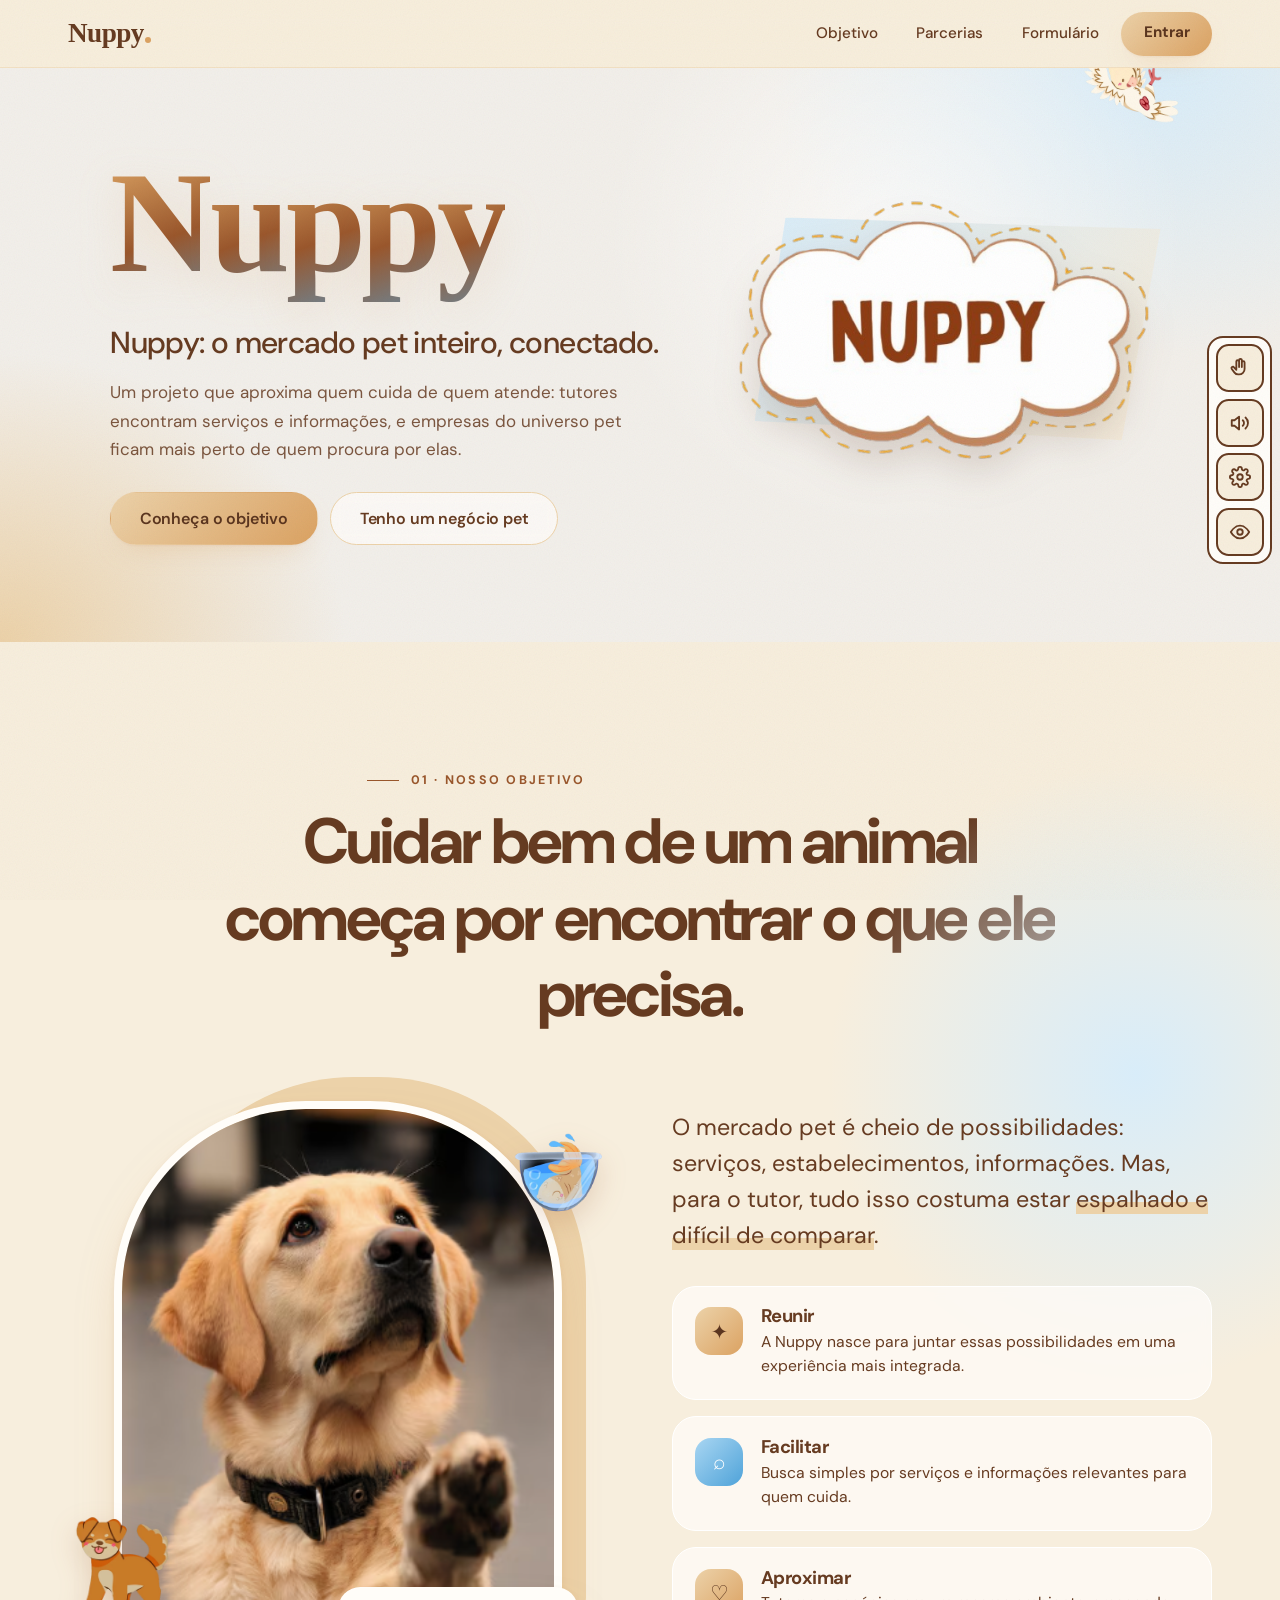
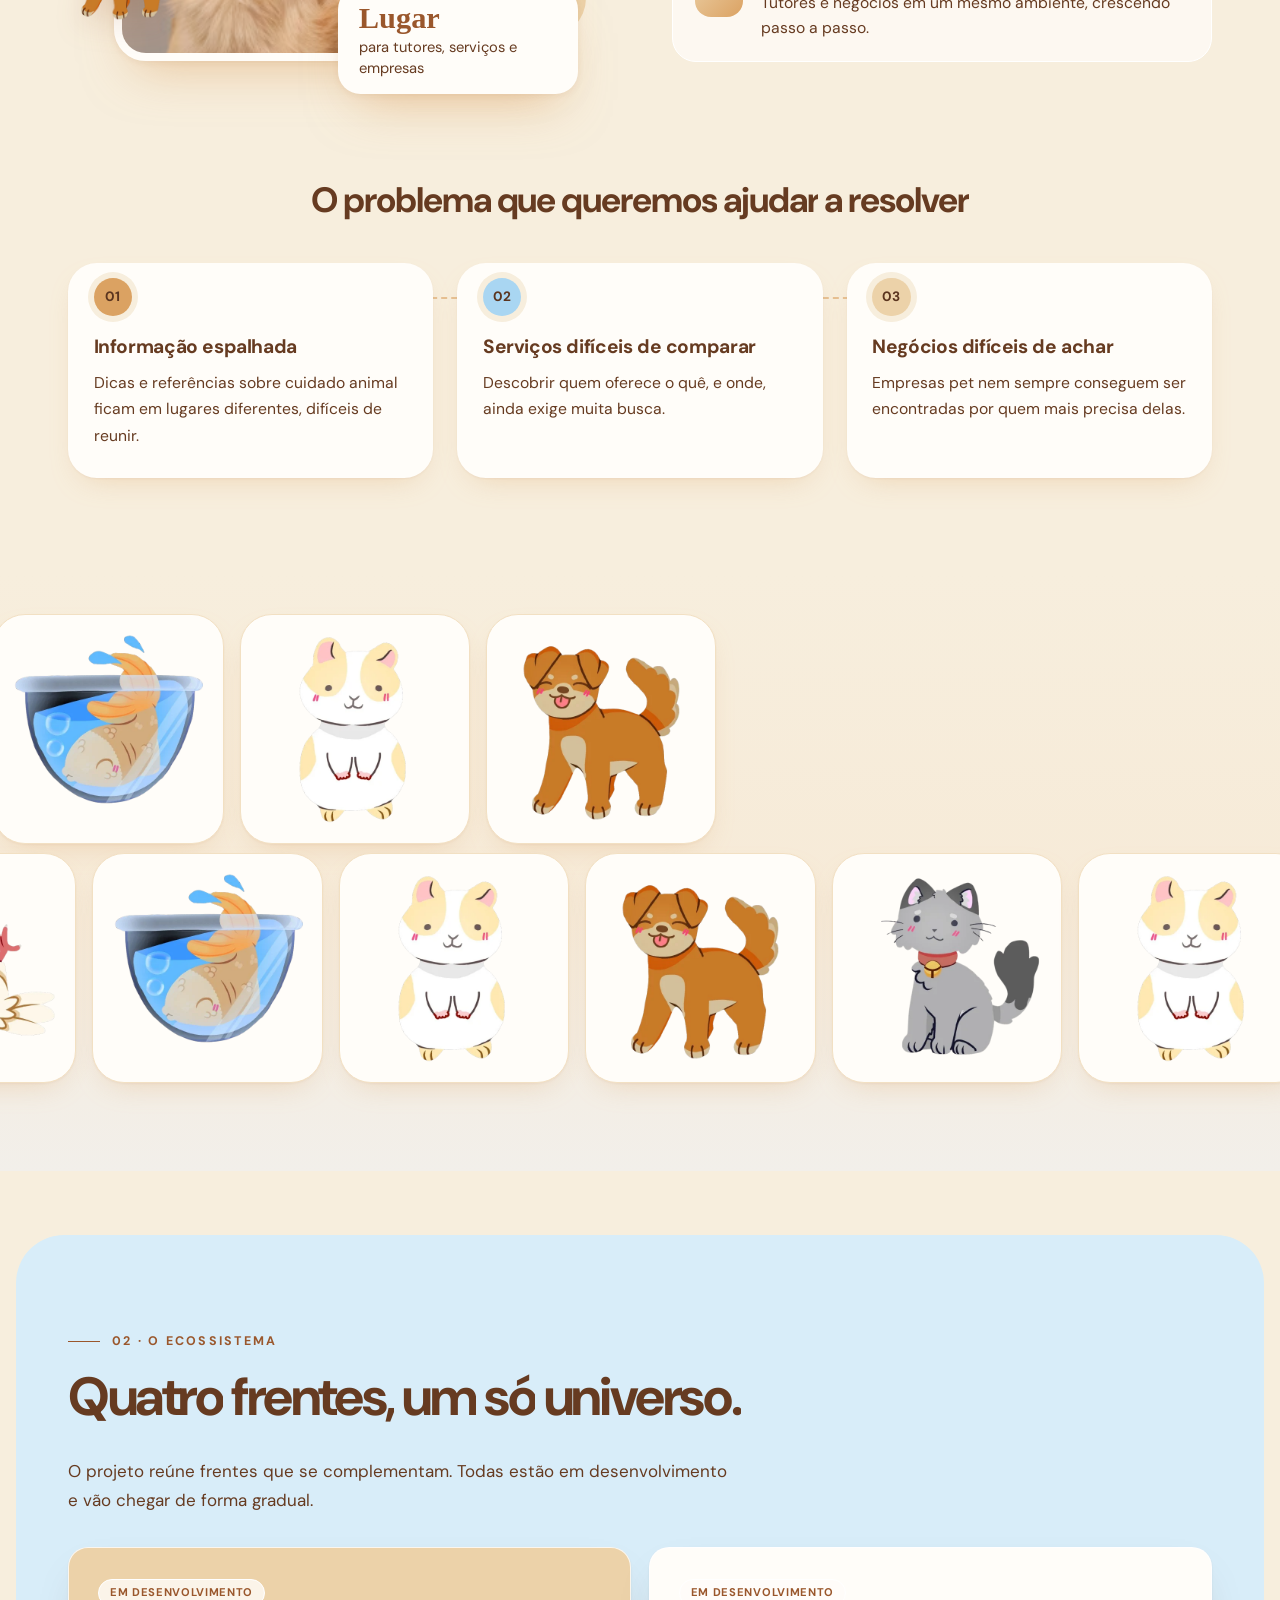
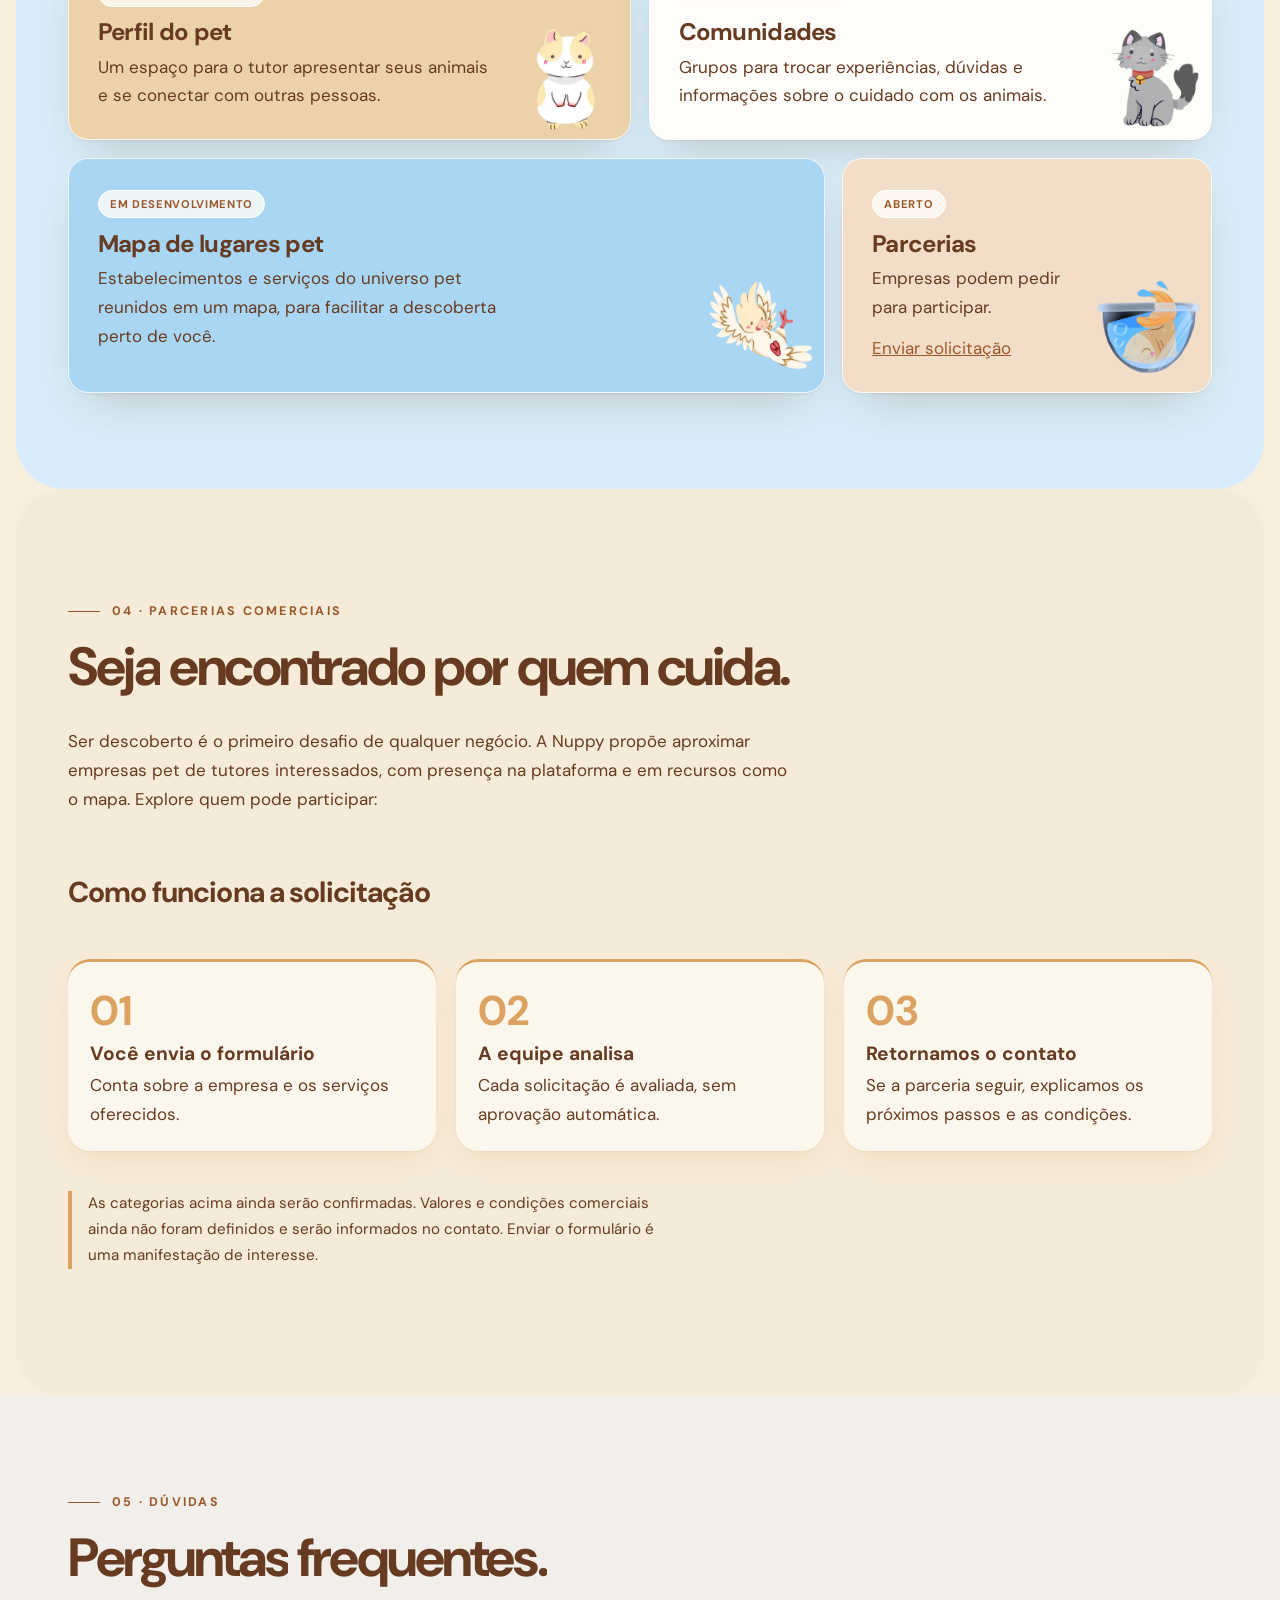
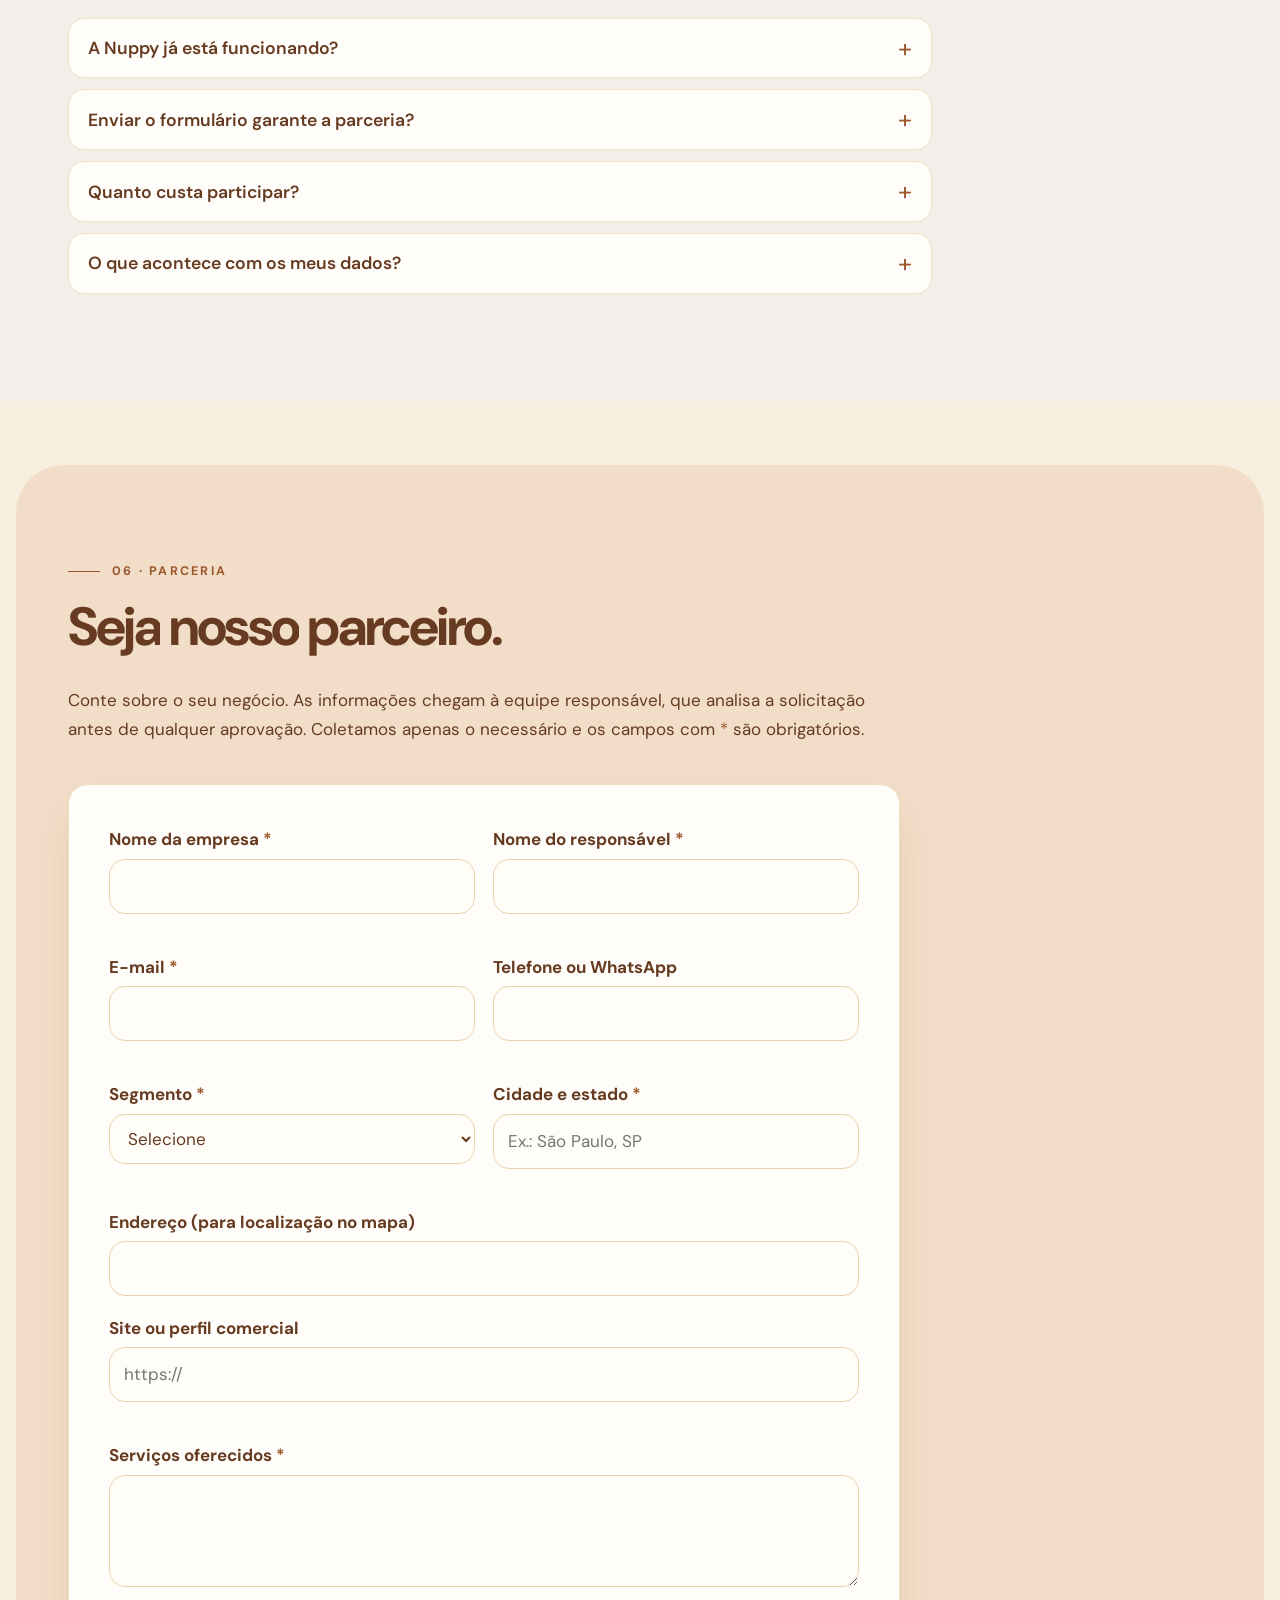
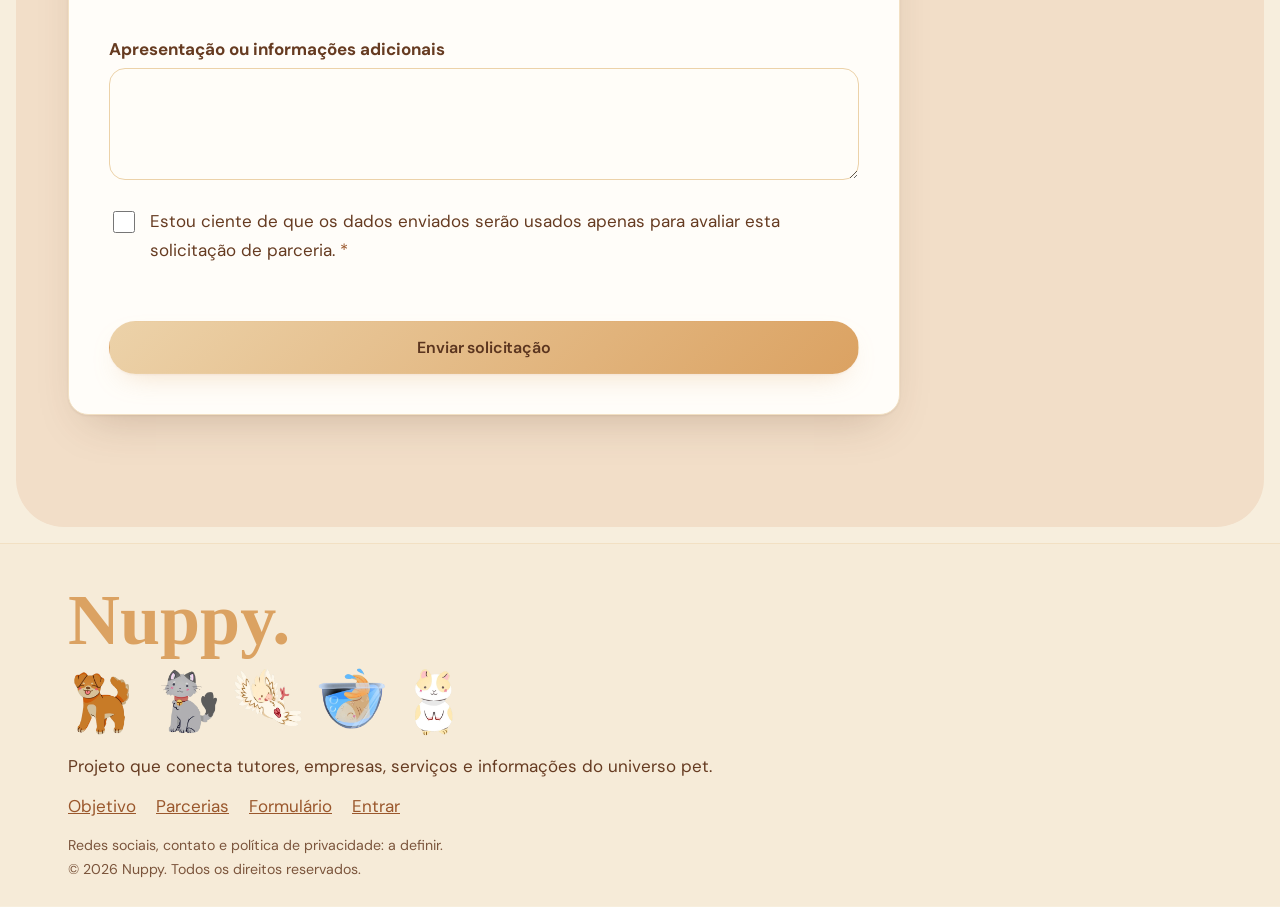
==== commit c83a5cb9: "Corrige envio do formulário" ====
--- a/index.html
+++ b/index.html
@@ -2338,7 +2338,7 @@
         <li><a href="#objetivo">Objetivo</a></li>
         <li><a href="#parcerias">Parcerias</a></li>
         <li><a href="#formulario">Formulário</a></li>
-        <li><a href="/entrar">Entrar</a></li>
+        <li><a href="entrar.html">Entrar</a></li>
       </ul>
 
       <small>Redes sociais, contato e política de privacidade: a definir.</small>
@@ -2377,8 +2377,8 @@
        Enquanto estiverem vazios, o formulário avisa que o envio
        ainda não está configurado.
        ------------------------------------------------------------ */
-    const SUPABASE_URL = "";       // ex.: https://xxxx.supabase.co
-    const SUPABASE_ANON_KEY = "";  // chave pública (anon). NUNCA use a service_role aqui.
+    const SUPABASE_URL = "https://rjzrxpylfrbarywozpqc.supabase.co";       // ex.: https://xxxx.supabase.co
+    const SUPABASE_ANON_KEY = "sb_publishable_5wL4JIPgGEiRq93AmKO40Q_gFoNceSd";  // chave pública (anon). NUNCA use a service_role aqui.
 
 
     /* ------------------------------------------------------------
@@ -2740,7 +2740,7 @@
 
       // 5) Envia para a API REST do Supabase
       try {
-        const resposta = await fetch("https://rjzrxpylfrbarywozpqc.supabase.co/rest/v1/", {
+        const resposta = await fetch(SUPABASE_URL + "/rest/v1/partnership_requests", {
           method: "POST",
           headers: {
             "Content-Type": "application/json",
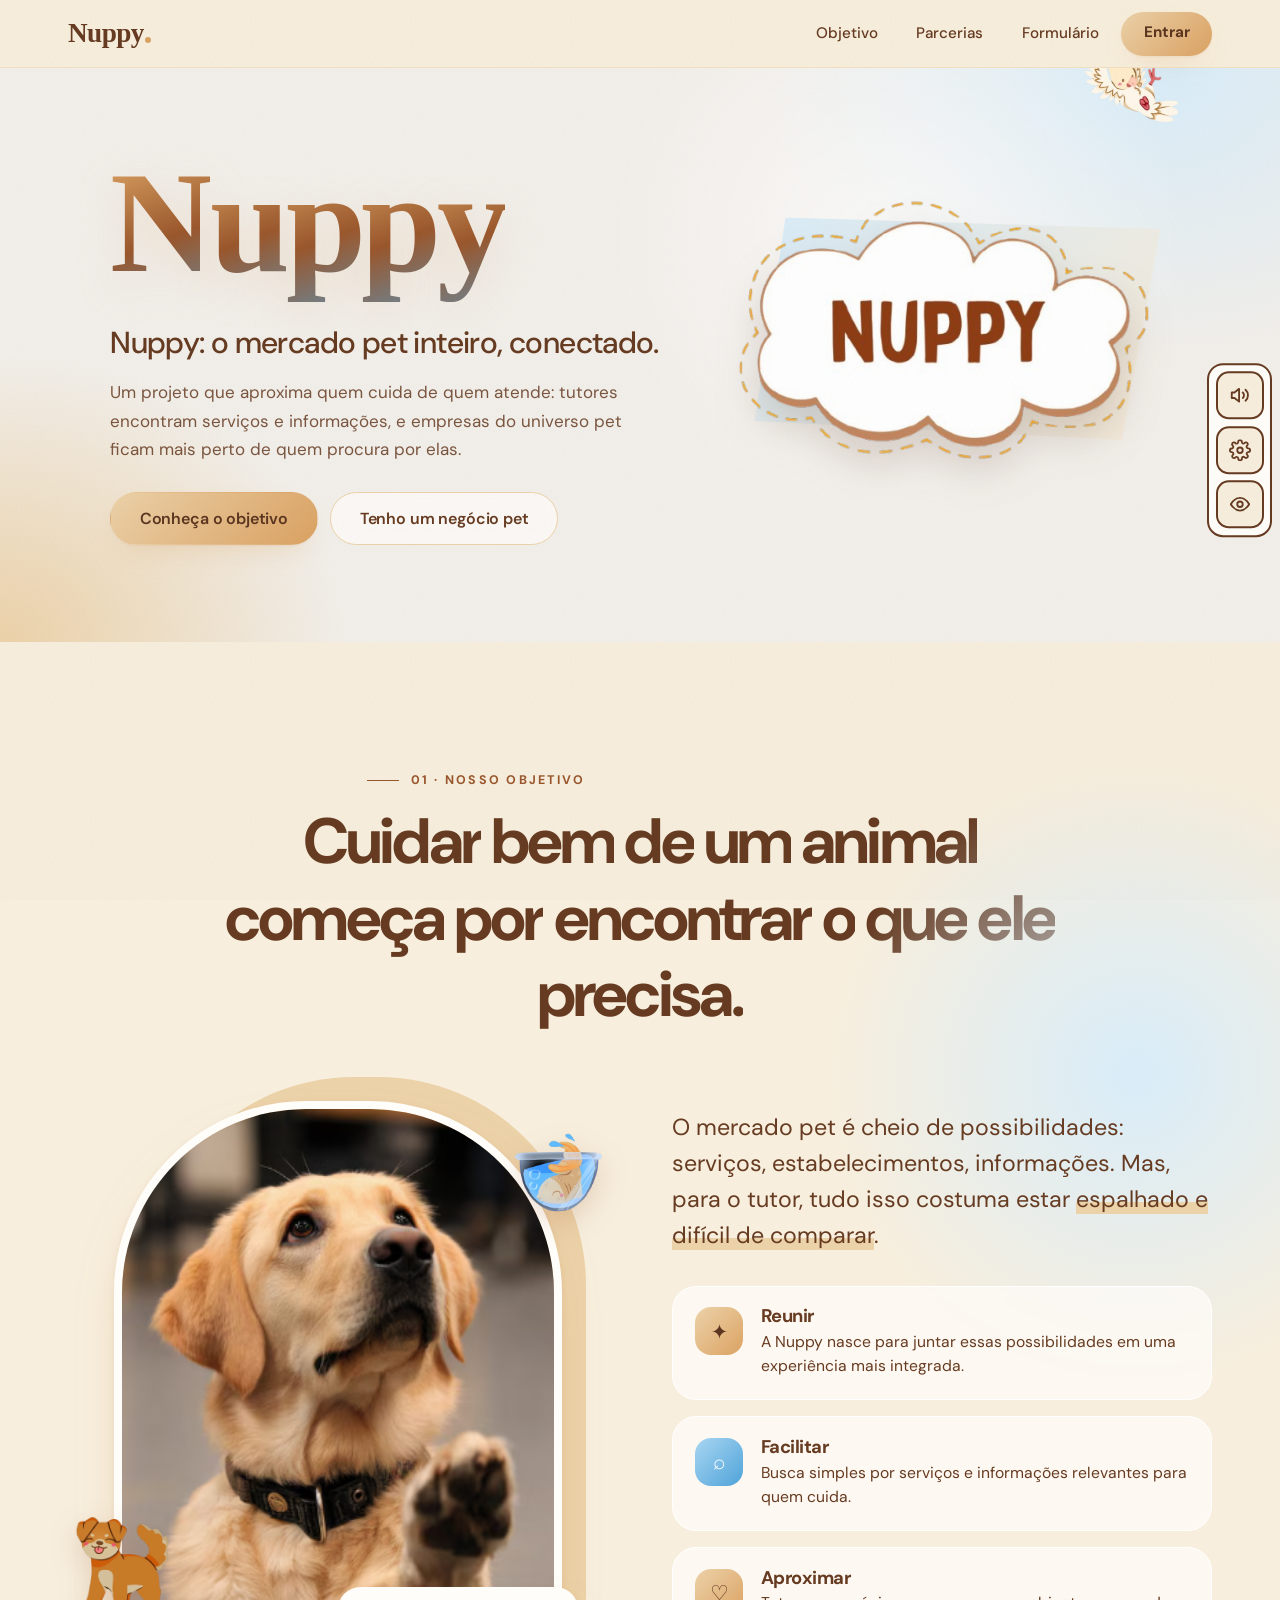
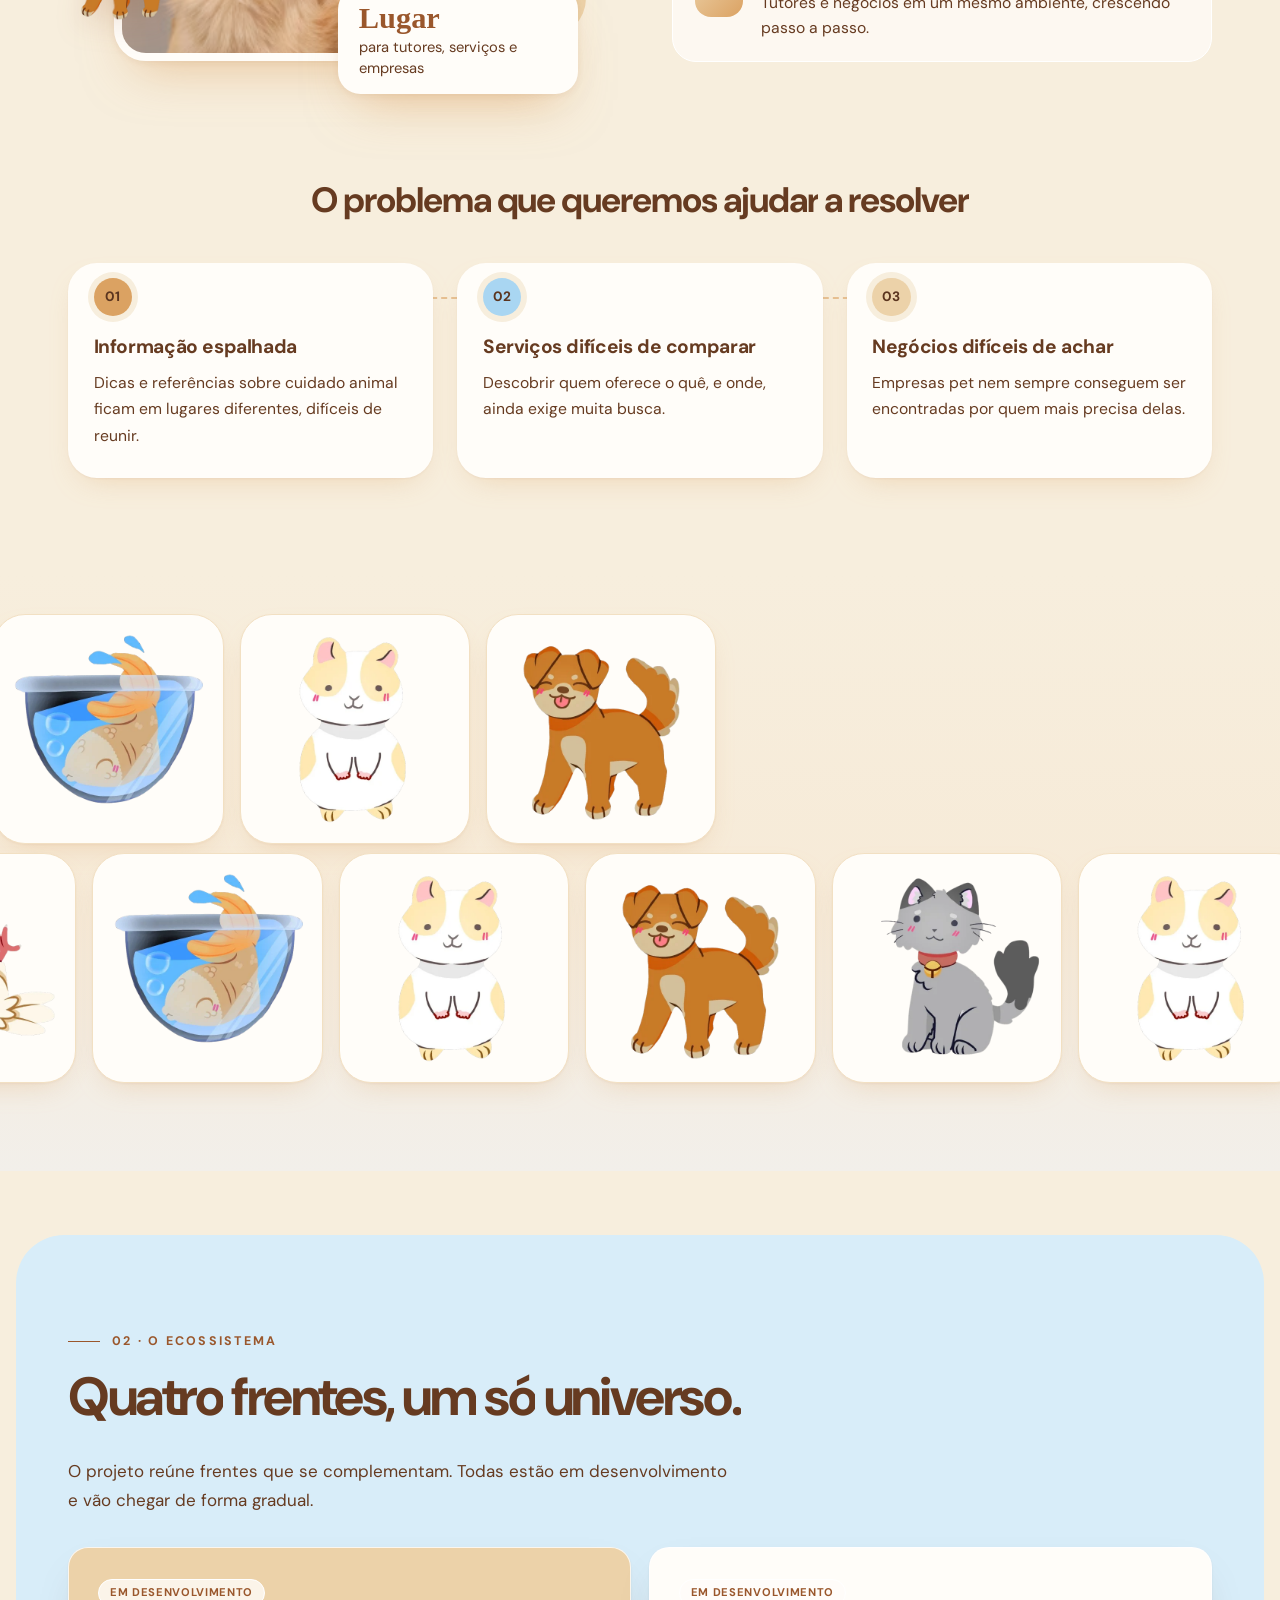
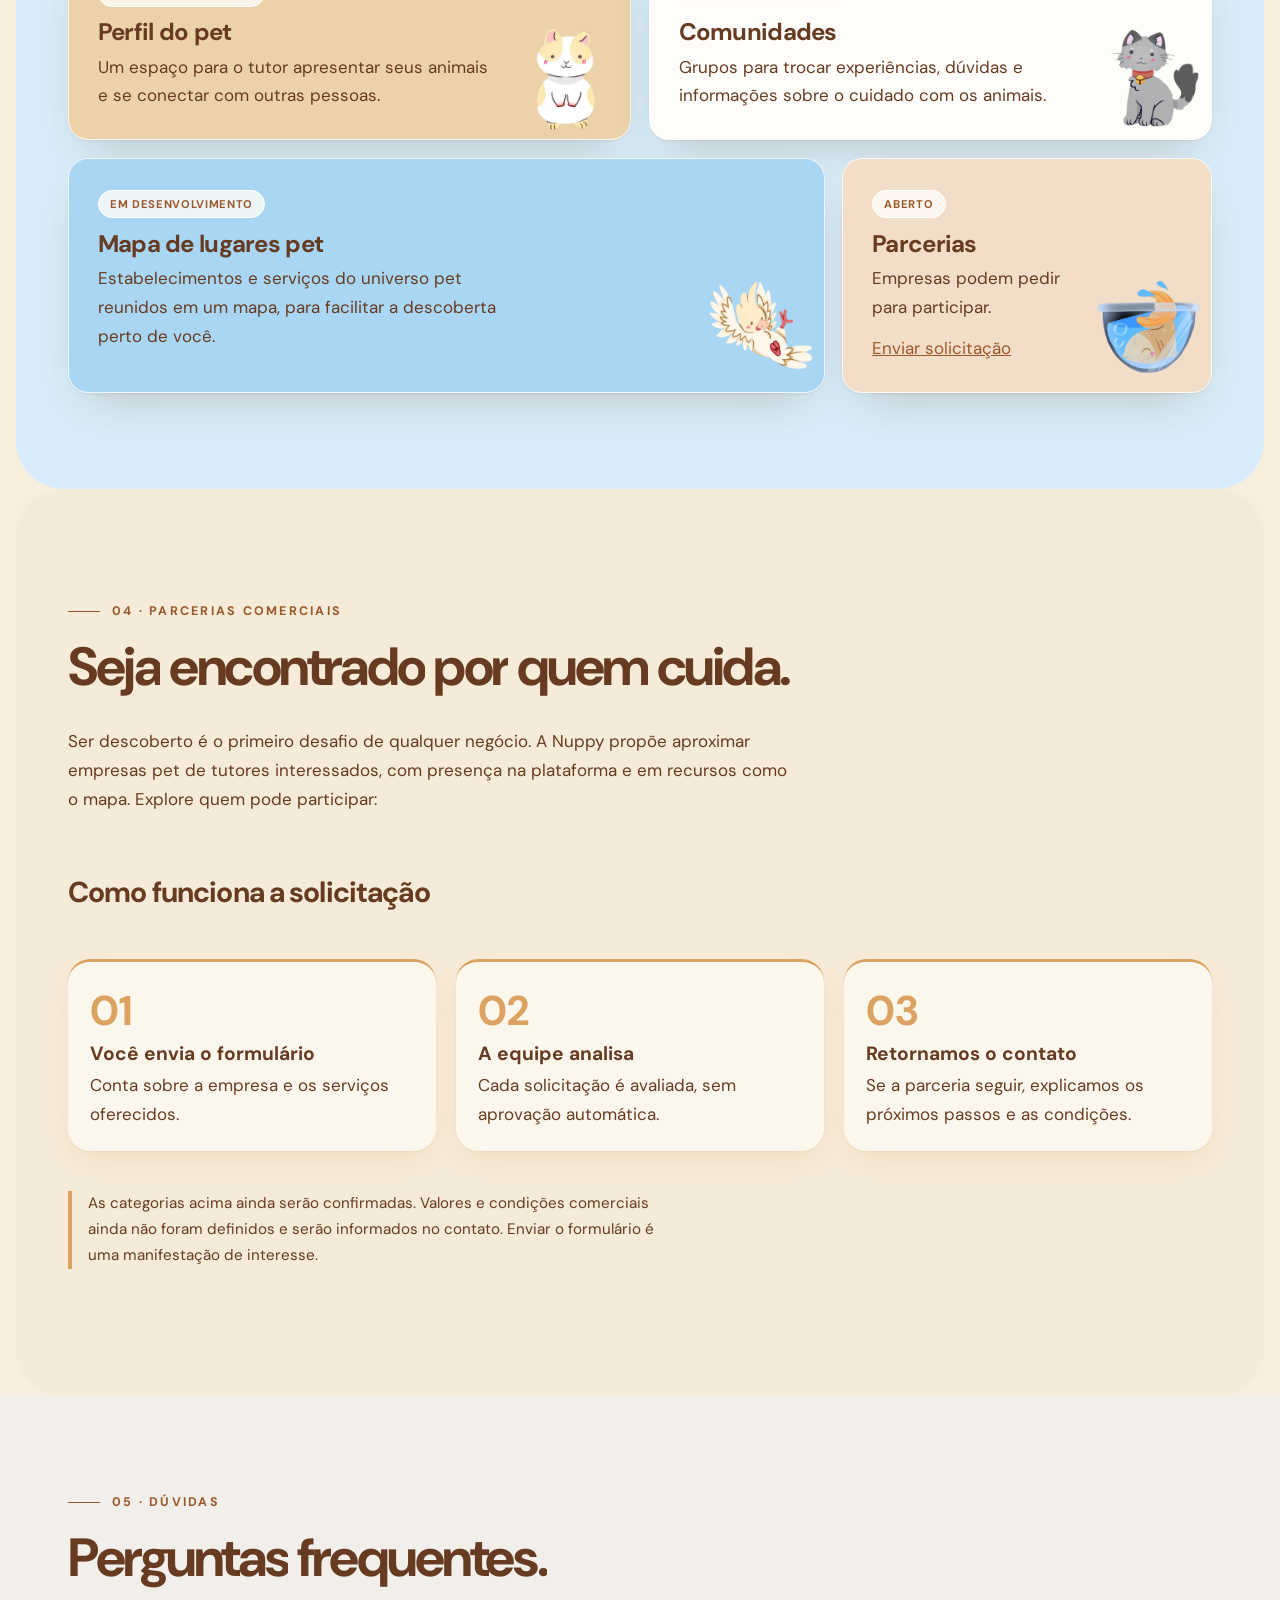
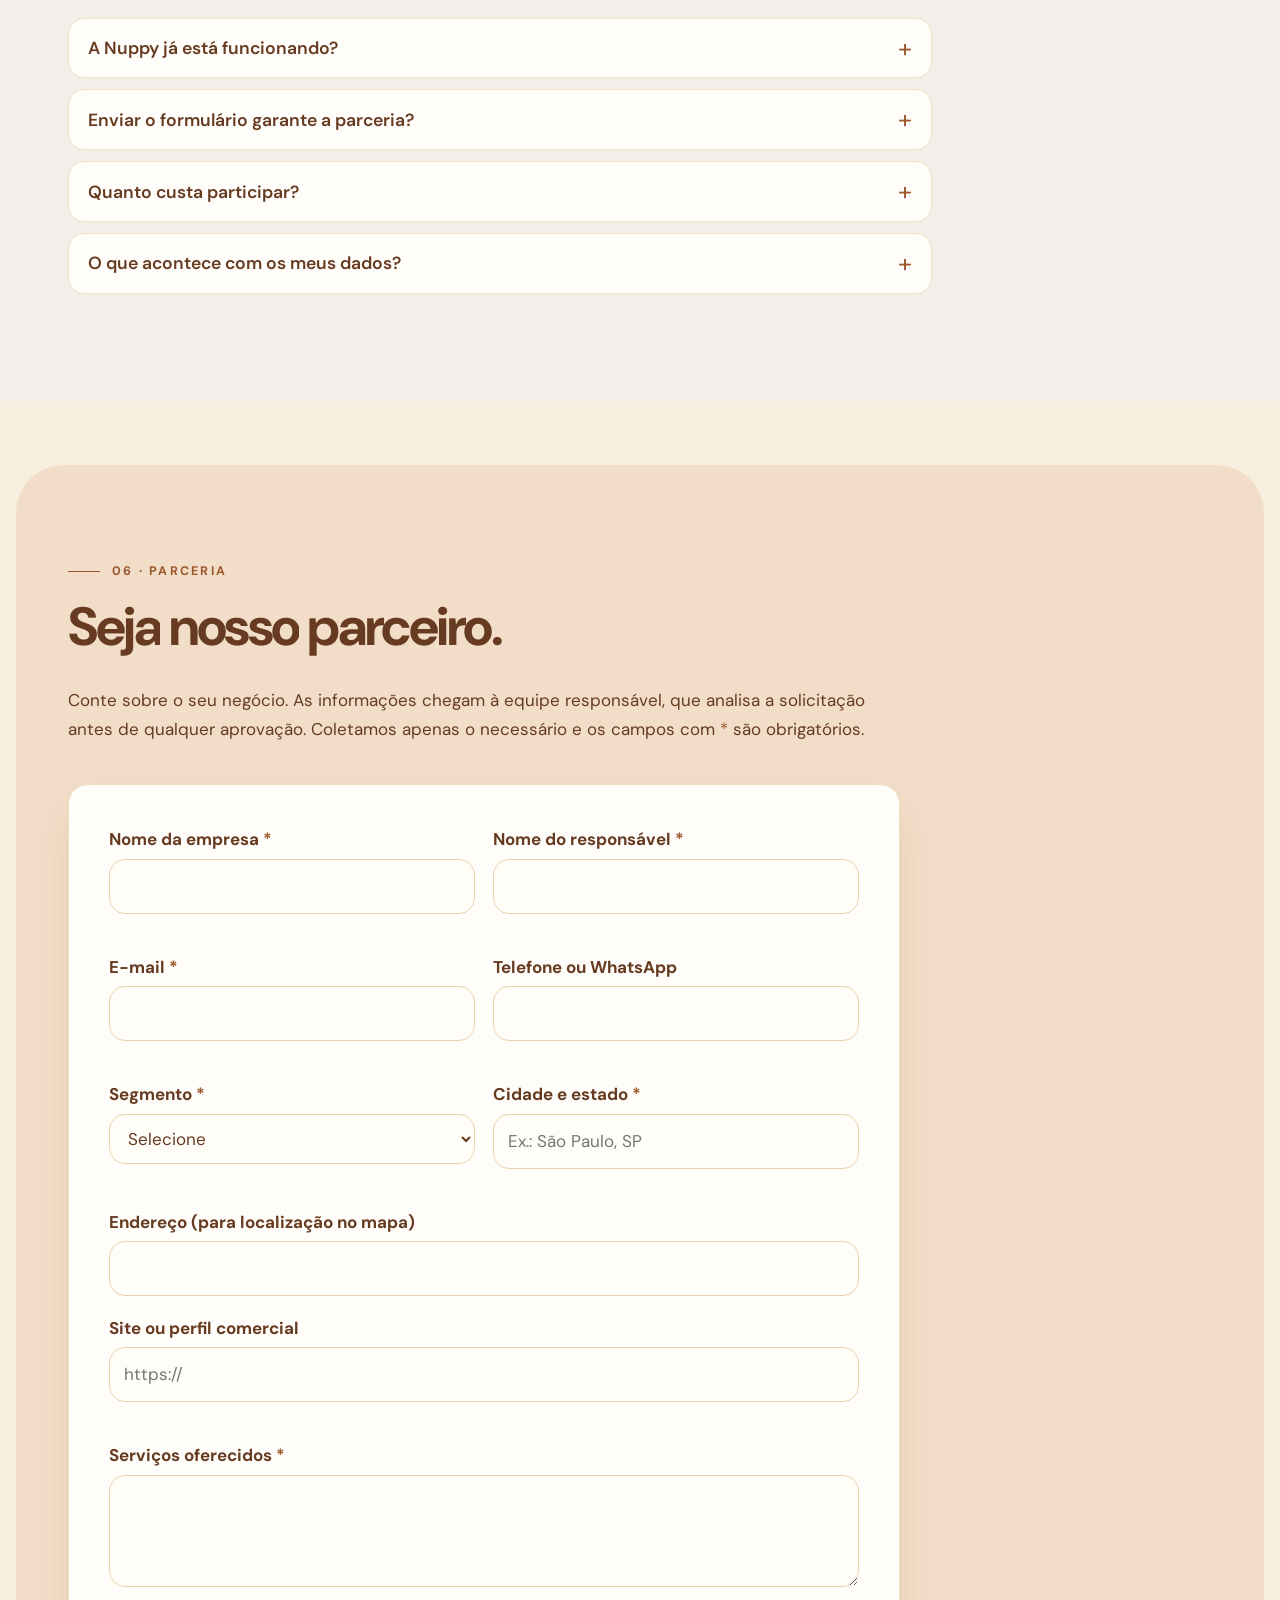
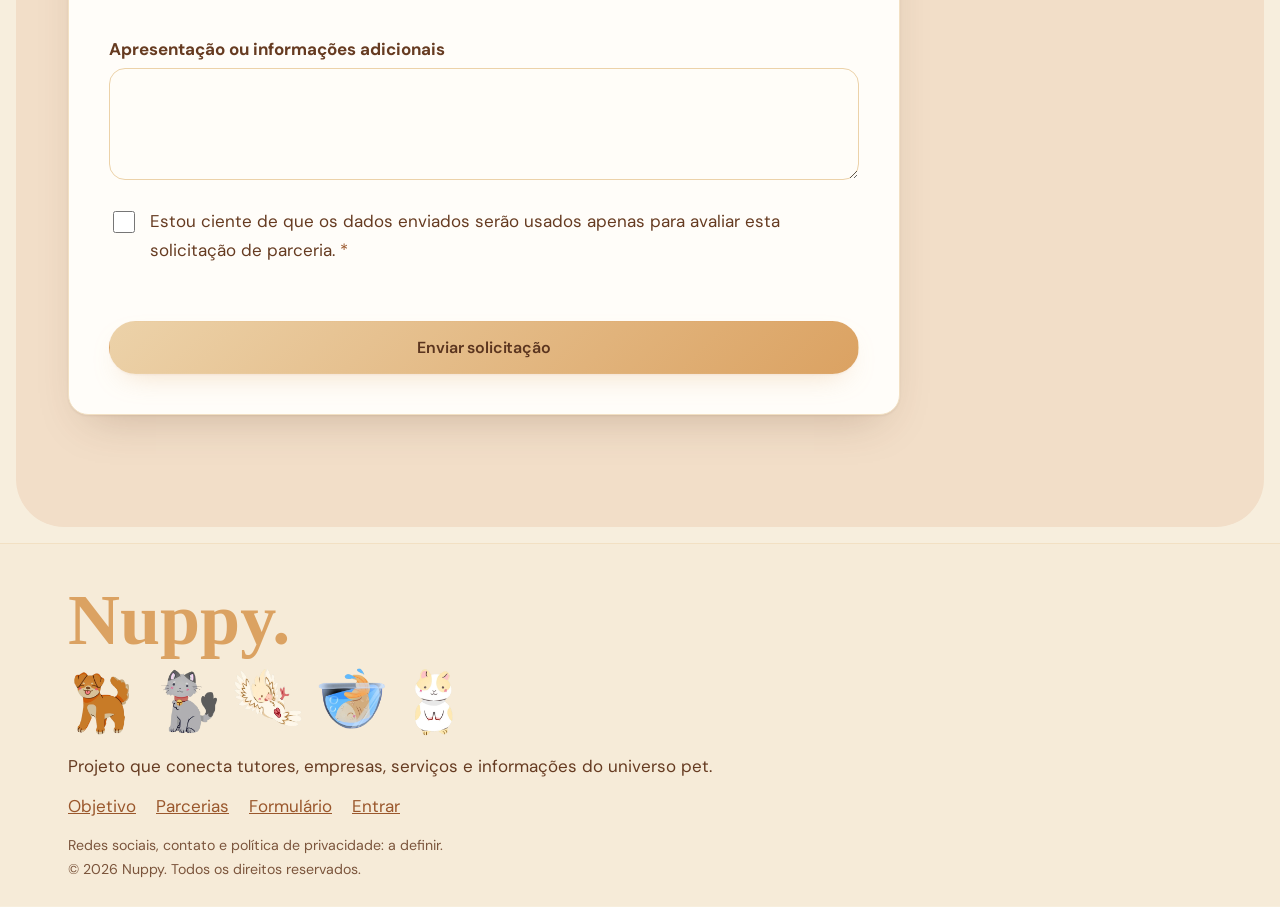
==== commit d2c56b5a: "alteração" ====
--- a/index.html
+++ b/index.html
@@ -19,8 +19,9 @@
   <!-- Cor da barra do navegador no celular -->
   <meta name="theme-color" content="#F2EFEA">
 
-  <!-- Favicon desenhado em SVG dentro do próprio link (não precisa de arquivo de imagem) -->
-  <link rel="icon" href="data:image/svg+xml,%3Csvg xmlns='http://www.w3.org/2000/svg' viewBox='0 0 64 64'%3E%3Crect width='64' height='64' rx='14' fill='%23DBA262'/%3E%3Ctext x='32' y='46' font-size='40' font-family='Georgia' font-weight='700' text-anchor='middle' fill='%235B351F'%3EN%3C/text%3E%3C/svg%3E">
+  <!-- Favicon: logo da Nuppy (arquivo favicon.ico) -->
+  <link rel="icon" href="favicon.ico" sizes="any">
+  <link rel="apple-touch-icon" href="img/nuppy-logo.png">
 
   <!-- Fonte DM Sans (Google Fonts). O preconnect acelera a conexão com o servidor das fontes -->
   <link rel="preconnect" href="https://fonts.googleapis.com">
@@ -1292,10 +1293,6 @@
       }
     }
 
-    /* Esconde o botão padrão do VLibras (usamos o nosso na barra) */
-    [vw] [vw-access-button] {
-      display: none !important;
-    }
 
 
     /* ==============================================================
@@ -2350,19 +2347,8 @@
   </footer>
 
 
-  <!-- ==============================================================
-       VLIBRAS — widget do governo que traduz o site para Libras.
-       A estrutura abaixo é exigida pelo plugin; não altere os atributos "vw".
-       ============================================================== -->
-  <div vw class="enabled">
-    <div vw-access-button class="active"></div>
-    <div vw-plugin-wrapper>
-      <div class="vw-plugin-top-wrapper"></div>
-    </div>
-  </div>
 
   <!-- "defer" = os scripts só rodam depois que o HTML terminou de carregar -->
-  <script src="https://vlibras.gov.br/app/vlibras-plugin.js" defer></script>
   <script src="a11y.js" defer></script>
   <script src="premium.js" defer></script>
 
@@ -2397,13 +2383,6 @@
     // Coloca o ano atual no rodapé
     $("#ano").textContent = new Date().getFullYear();
 
-    // Inicia o VLibras quando a página termina de carregar
-    // (try/catch: se o plugin não carregar, o site segue funcionando normalmente)
-    addEventListener("load", () => {
-      try {
-        new window.VLibras.Widget("https://vlibras.gov.br/app");
-      } catch (e) {}
-    });
 
     // Retorna true se o usuário prefere menos movimento (configuração do sistema)
     // ou ativou o botão "movimento reduzido" na barra de acessibilidade
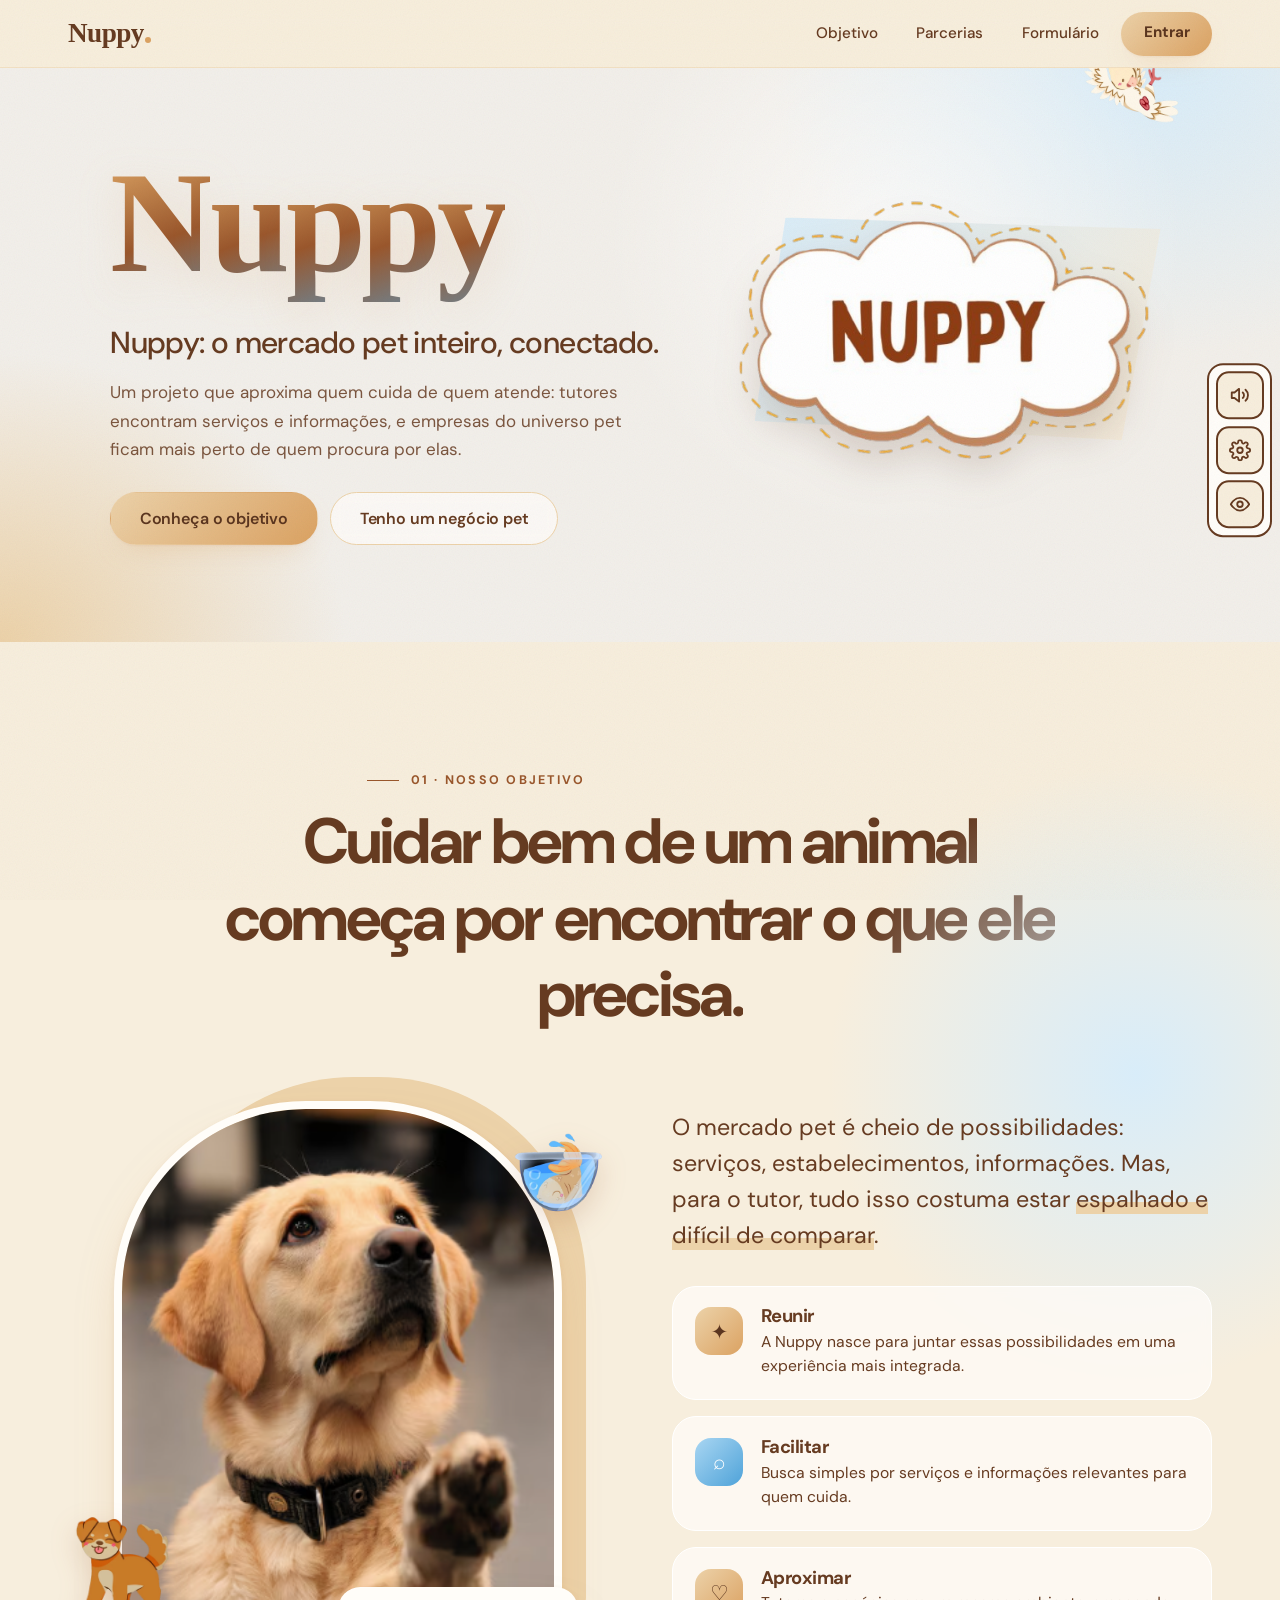
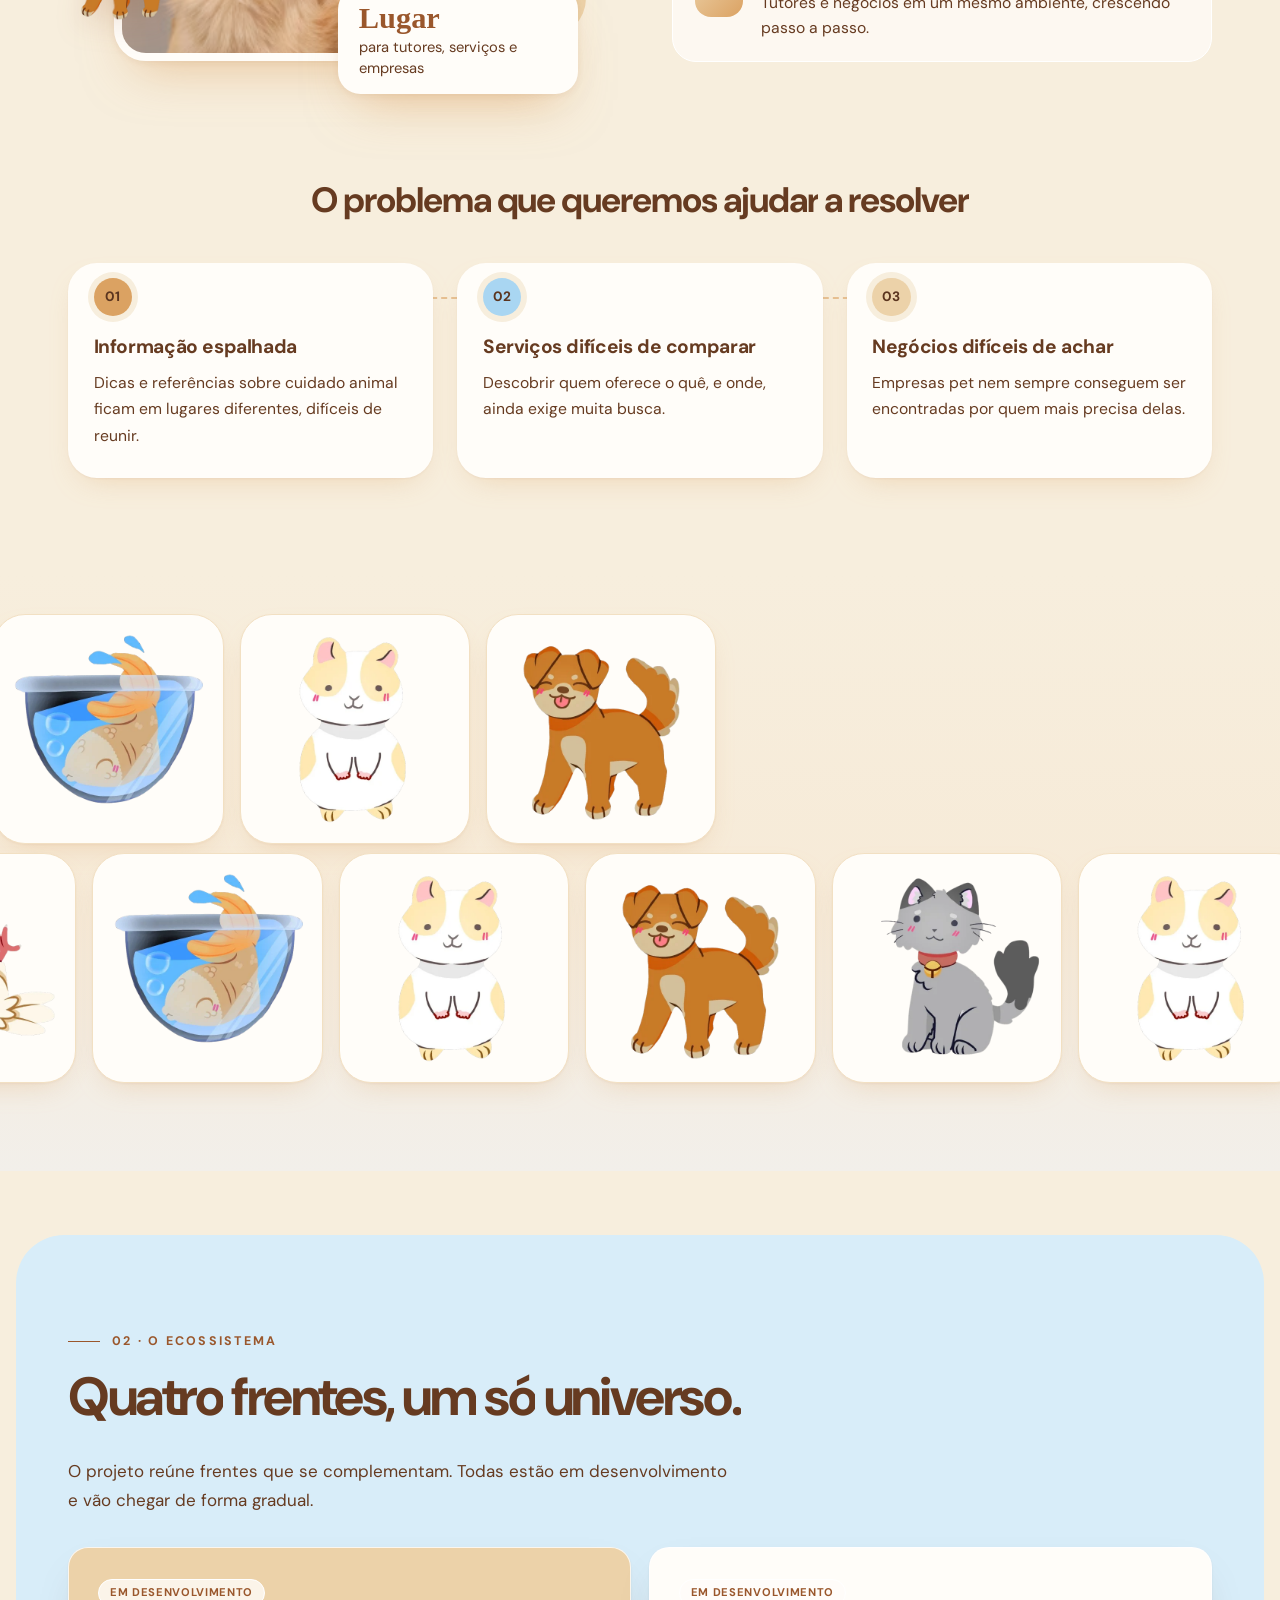
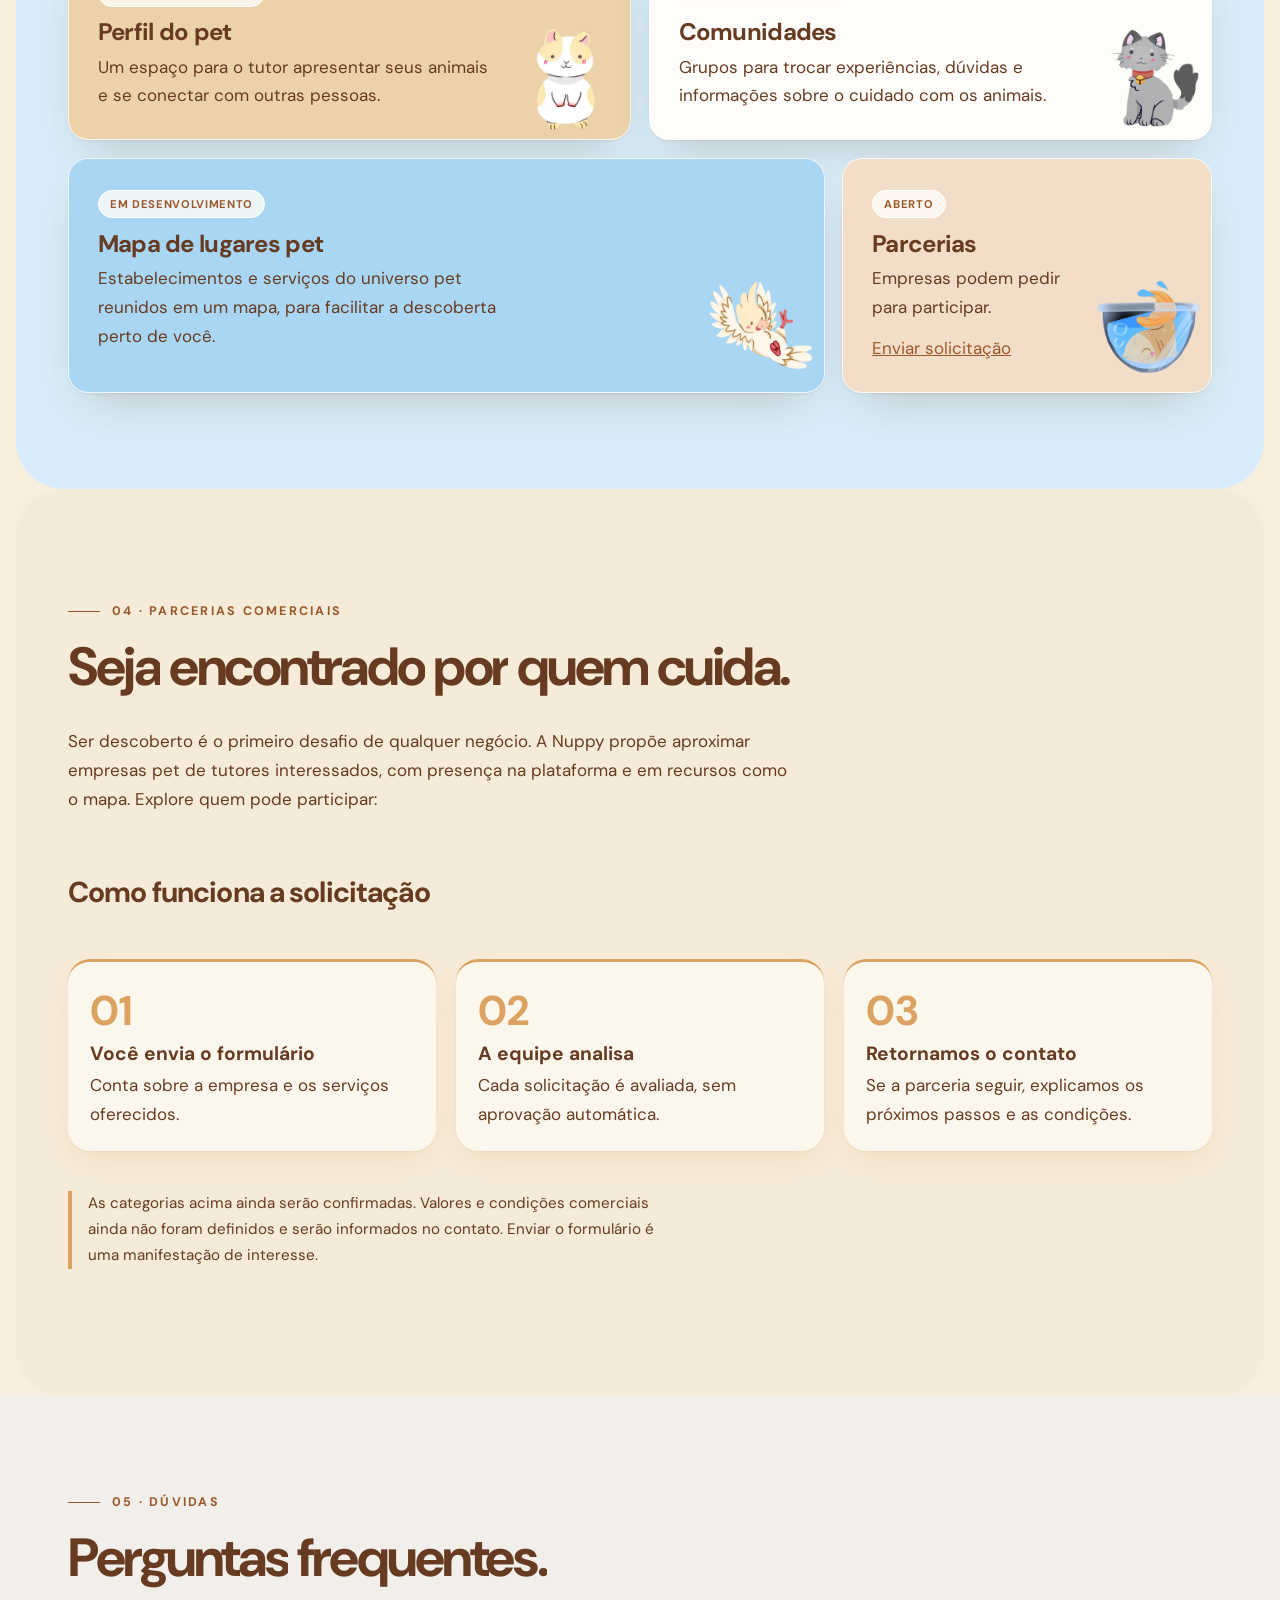
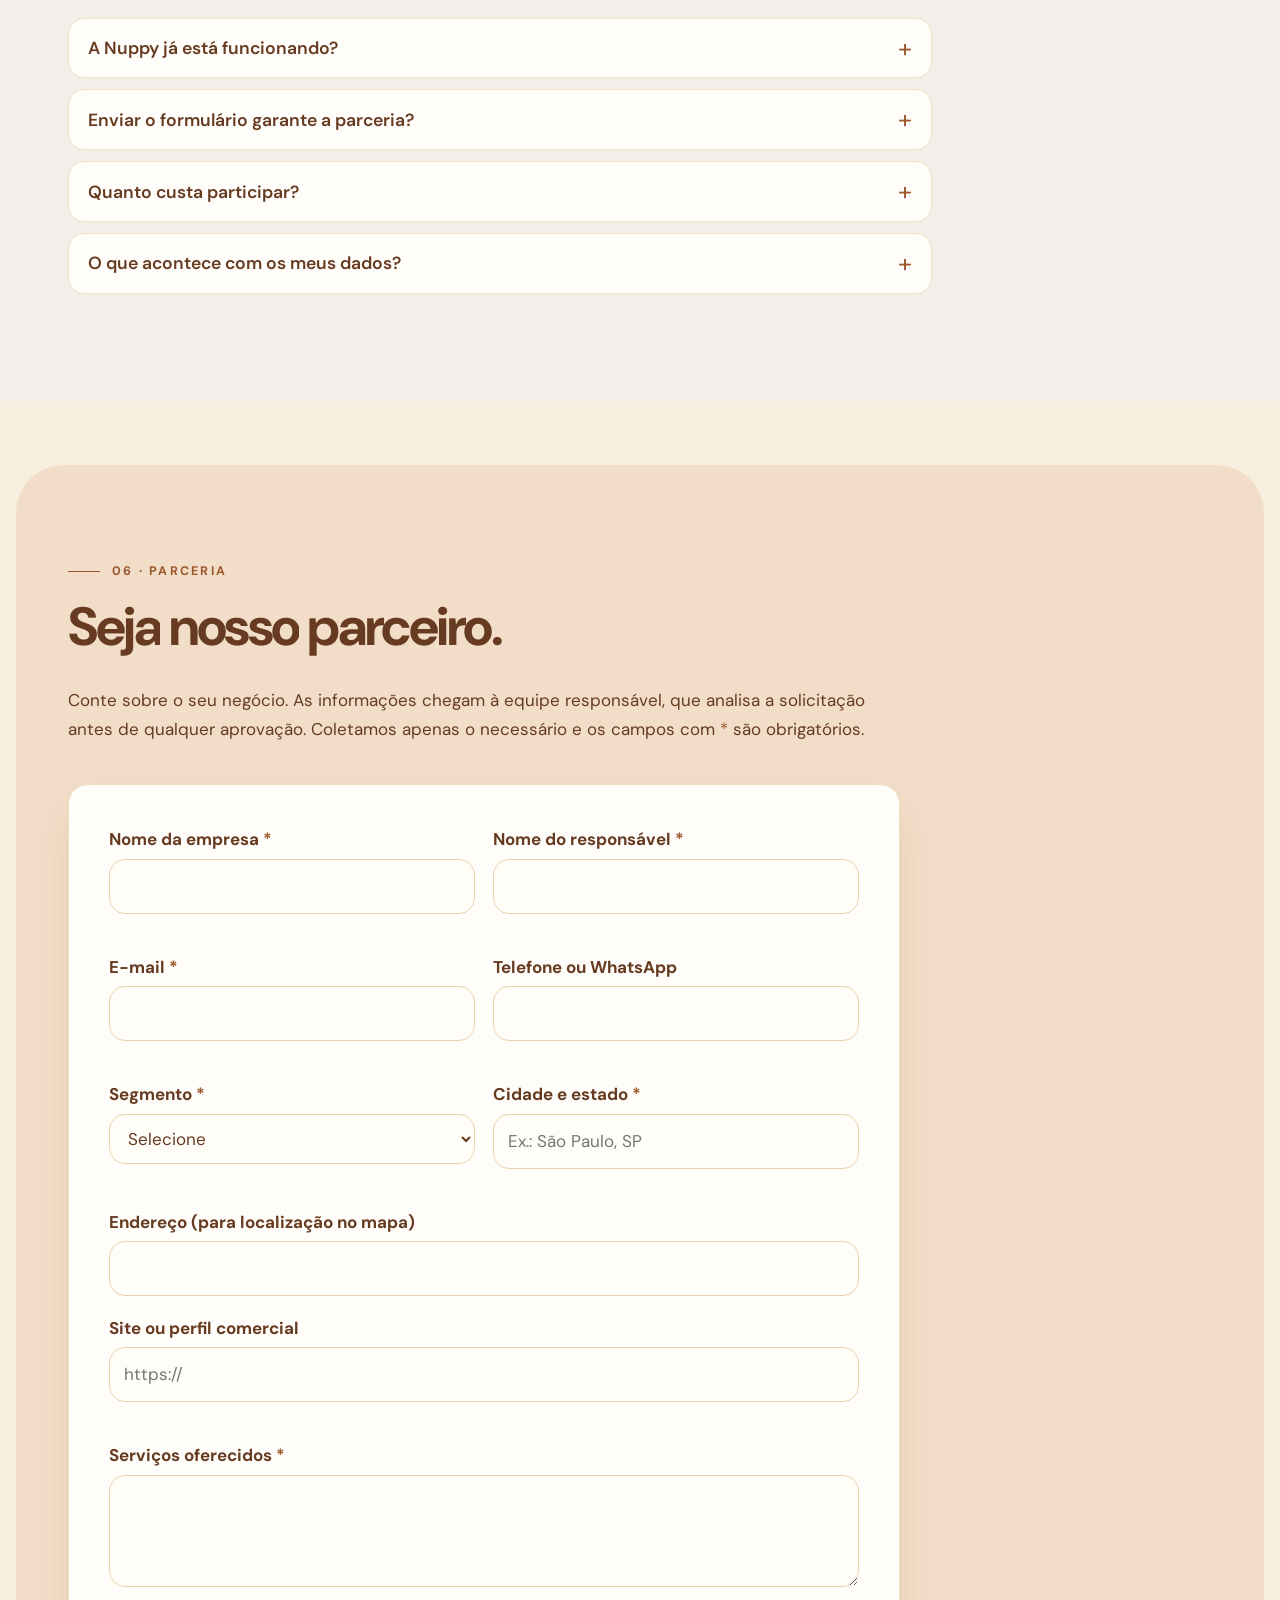
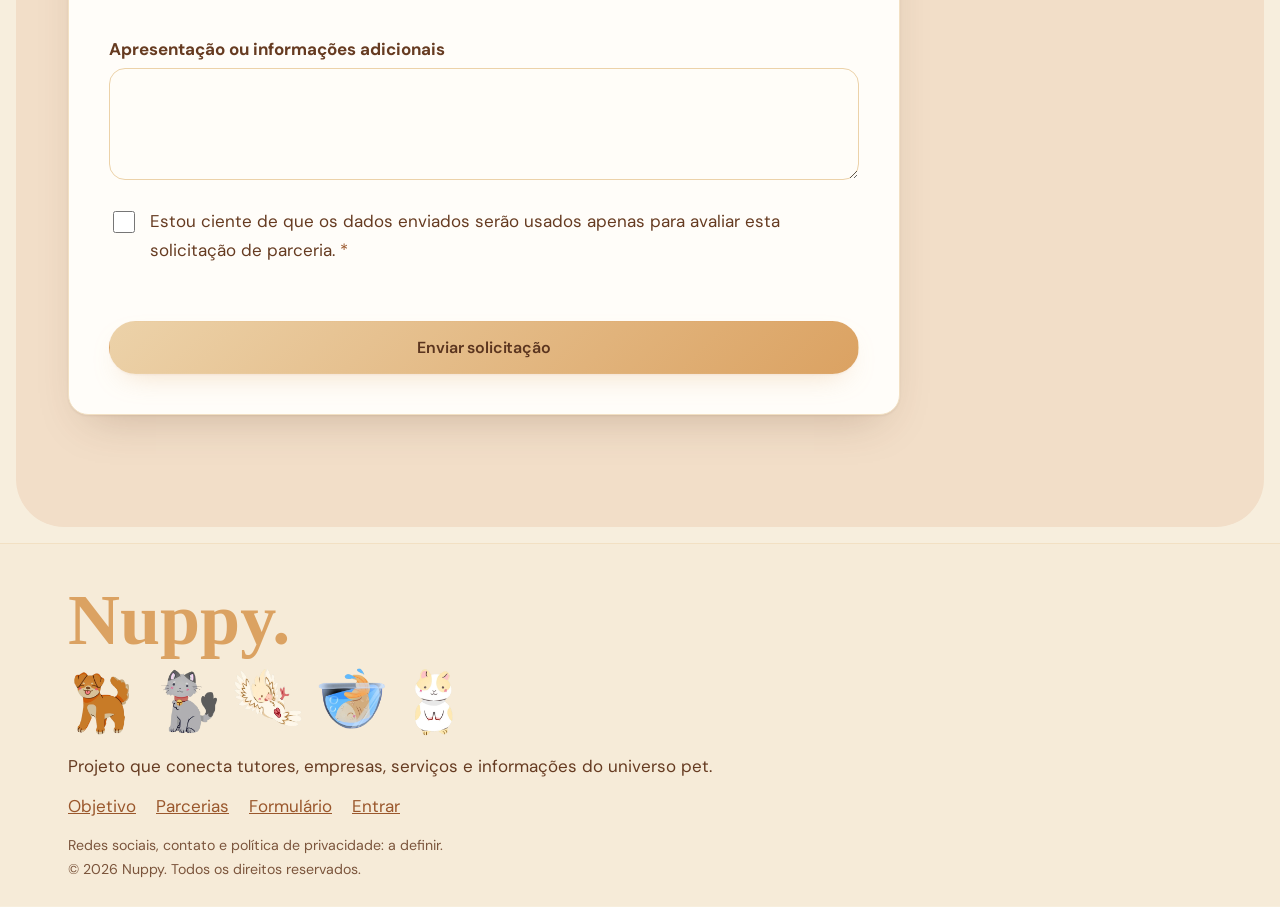
==== commit 9ab1cbb1: "testee final eu espero" ====
--- a/index.html
+++ b/index.html
@@ -2349,6 +2349,14 @@
 
 
   <!-- "defer" = os scripts só rodam depois que o HTML terminou de carregar -->
+  <!-- VLIBRAS: widget do governo que traduz o site para Libras (não altere os atributos "vw") -->
+  <div vw class="enabled">
+    <div vw-access-button class="active"></div>
+    <div vw-plugin-wrapper>
+      <div class="vw-plugin-top-wrapper"></div>
+    </div>
+  </div>
+  <script src="https://vlibras.gov.br/app/vlibras-plugin.js" defer></script>
   <script src="a11y.js" defer></script>
   <script src="premium.js" defer></script>
 
@@ -2382,6 +2390,13 @@
 
     // Coloca o ano atual no rodapé
     $("#ano").textContent = new Date().getFullYear();
+
+    // Inicia o VLibras (try/catch: se o plugin não carregar, o site segue normal)
+    addEventListener("load", () => {
+      try {
+        new window.VLibras.Widget("https://vlibras.gov.br/app");
+      } catch (e) {}
+    });
 
 
     // Retorna true se o usuário prefere menos movimento (configuração do sistema)
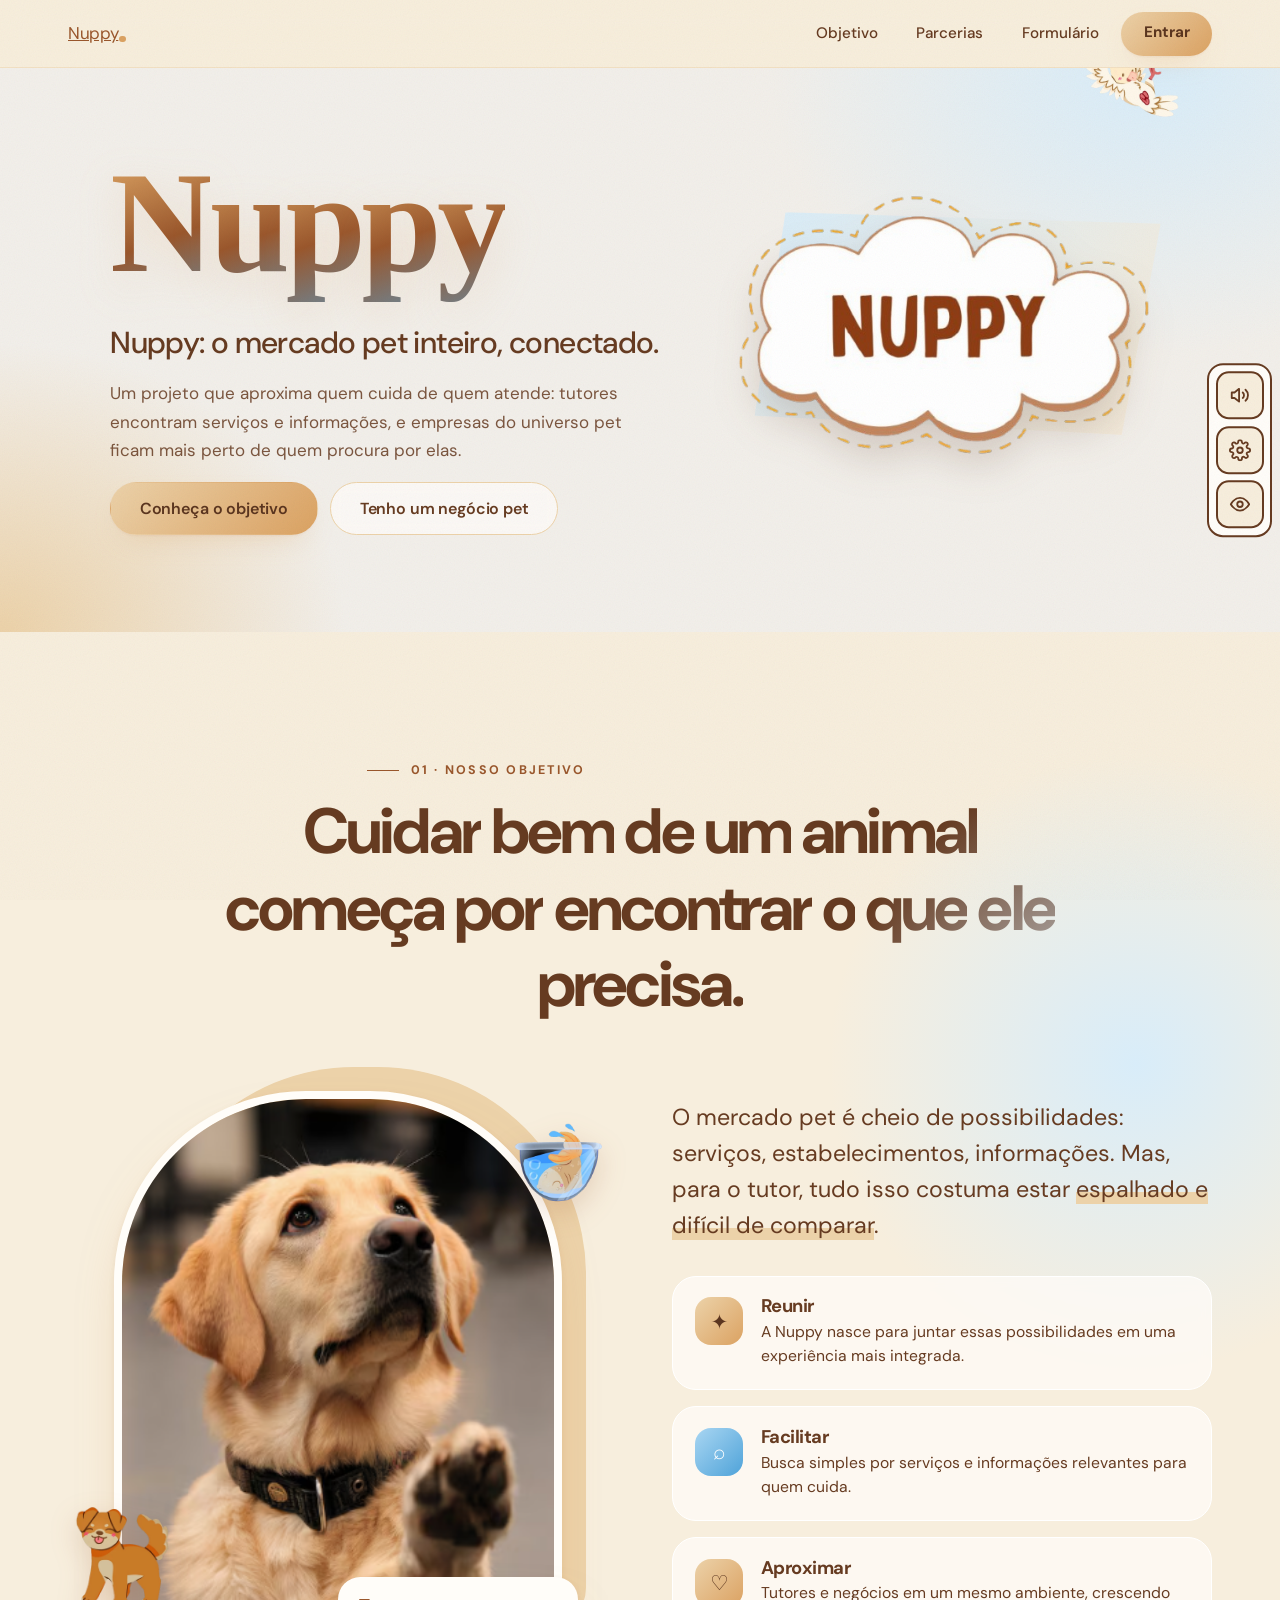
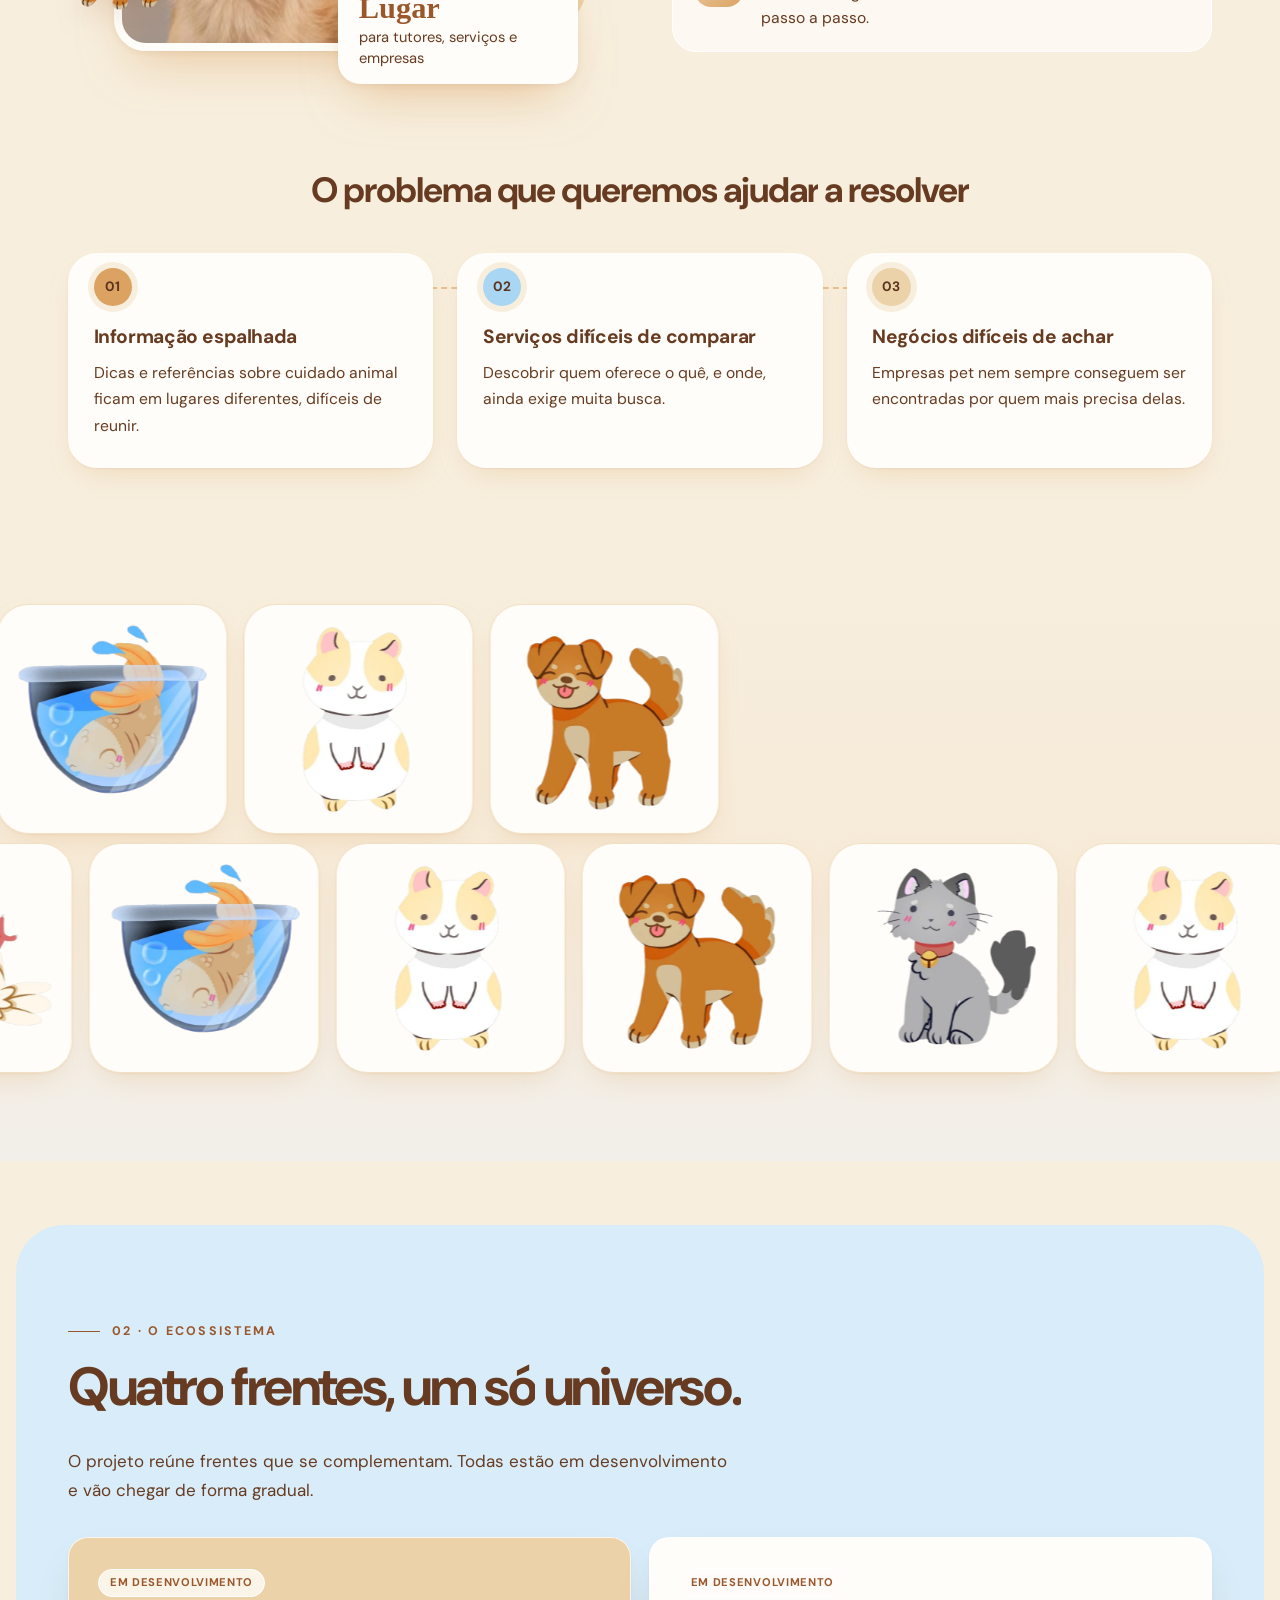
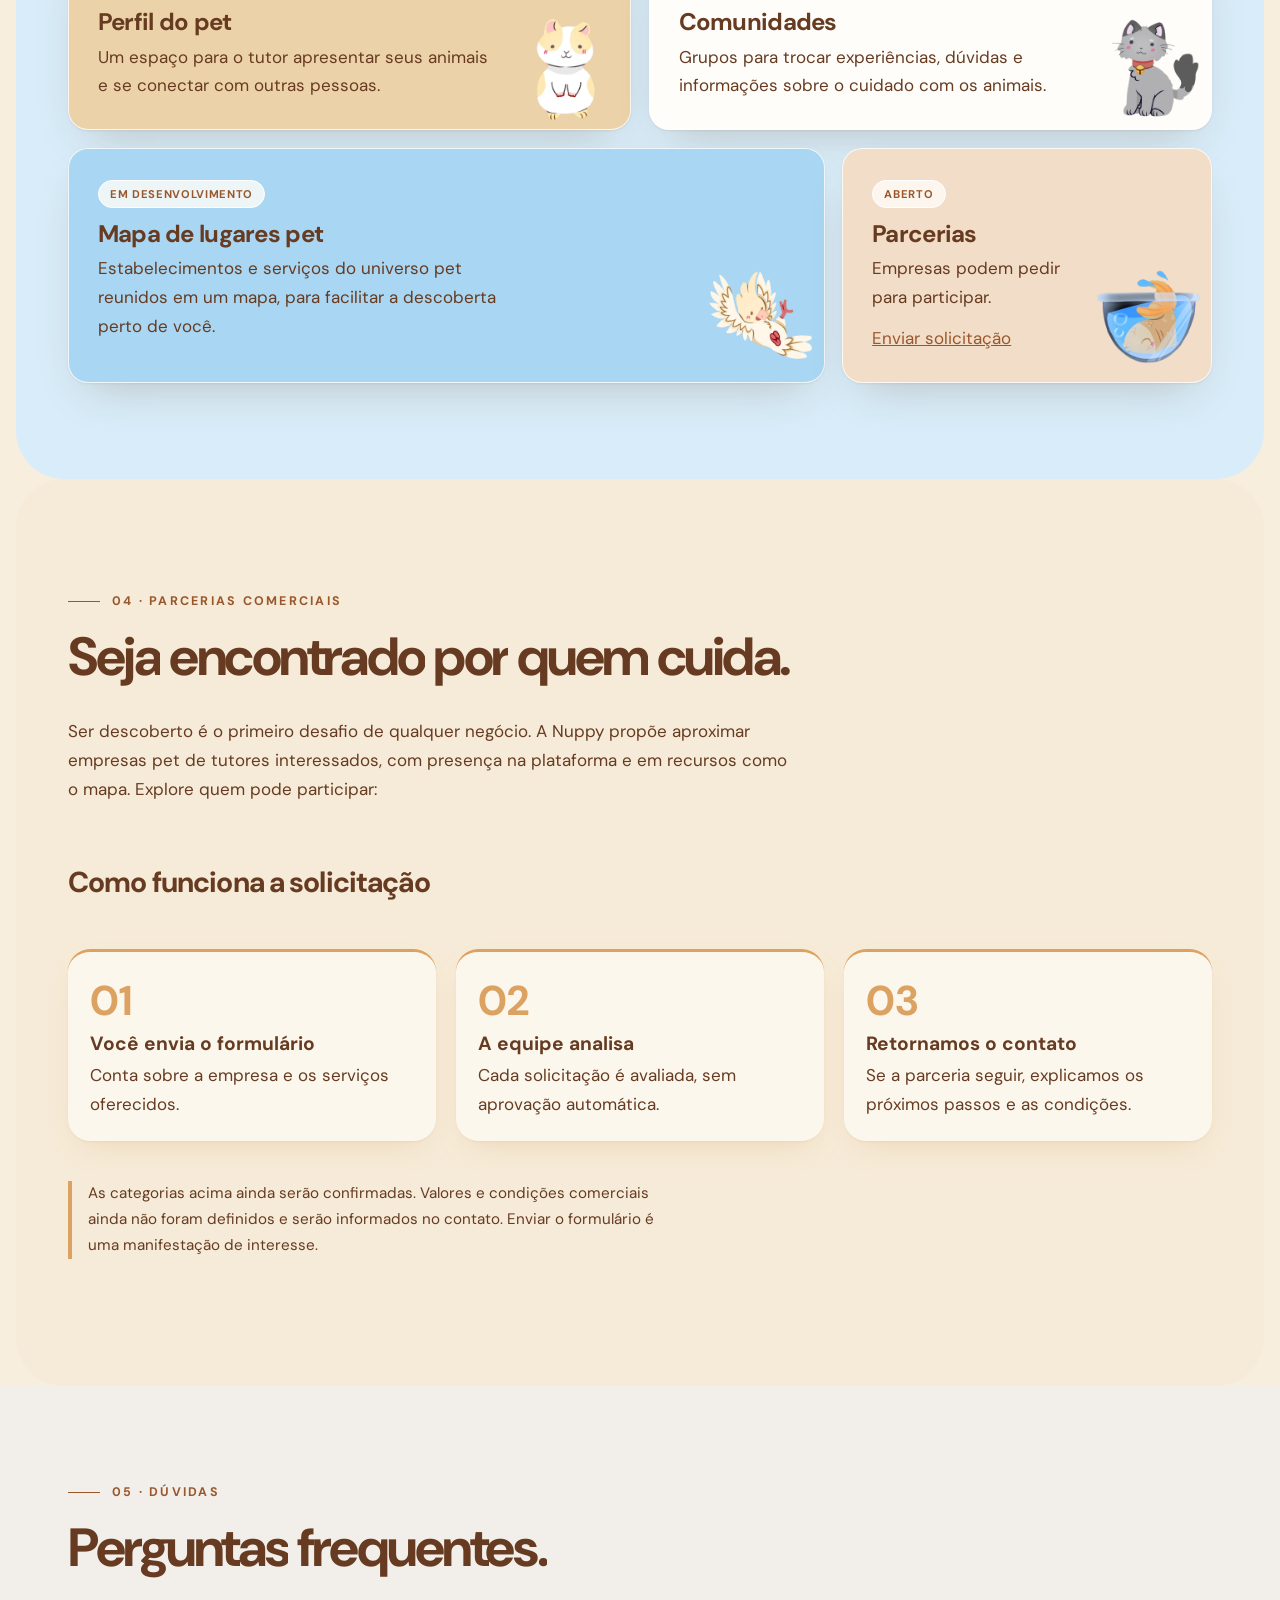
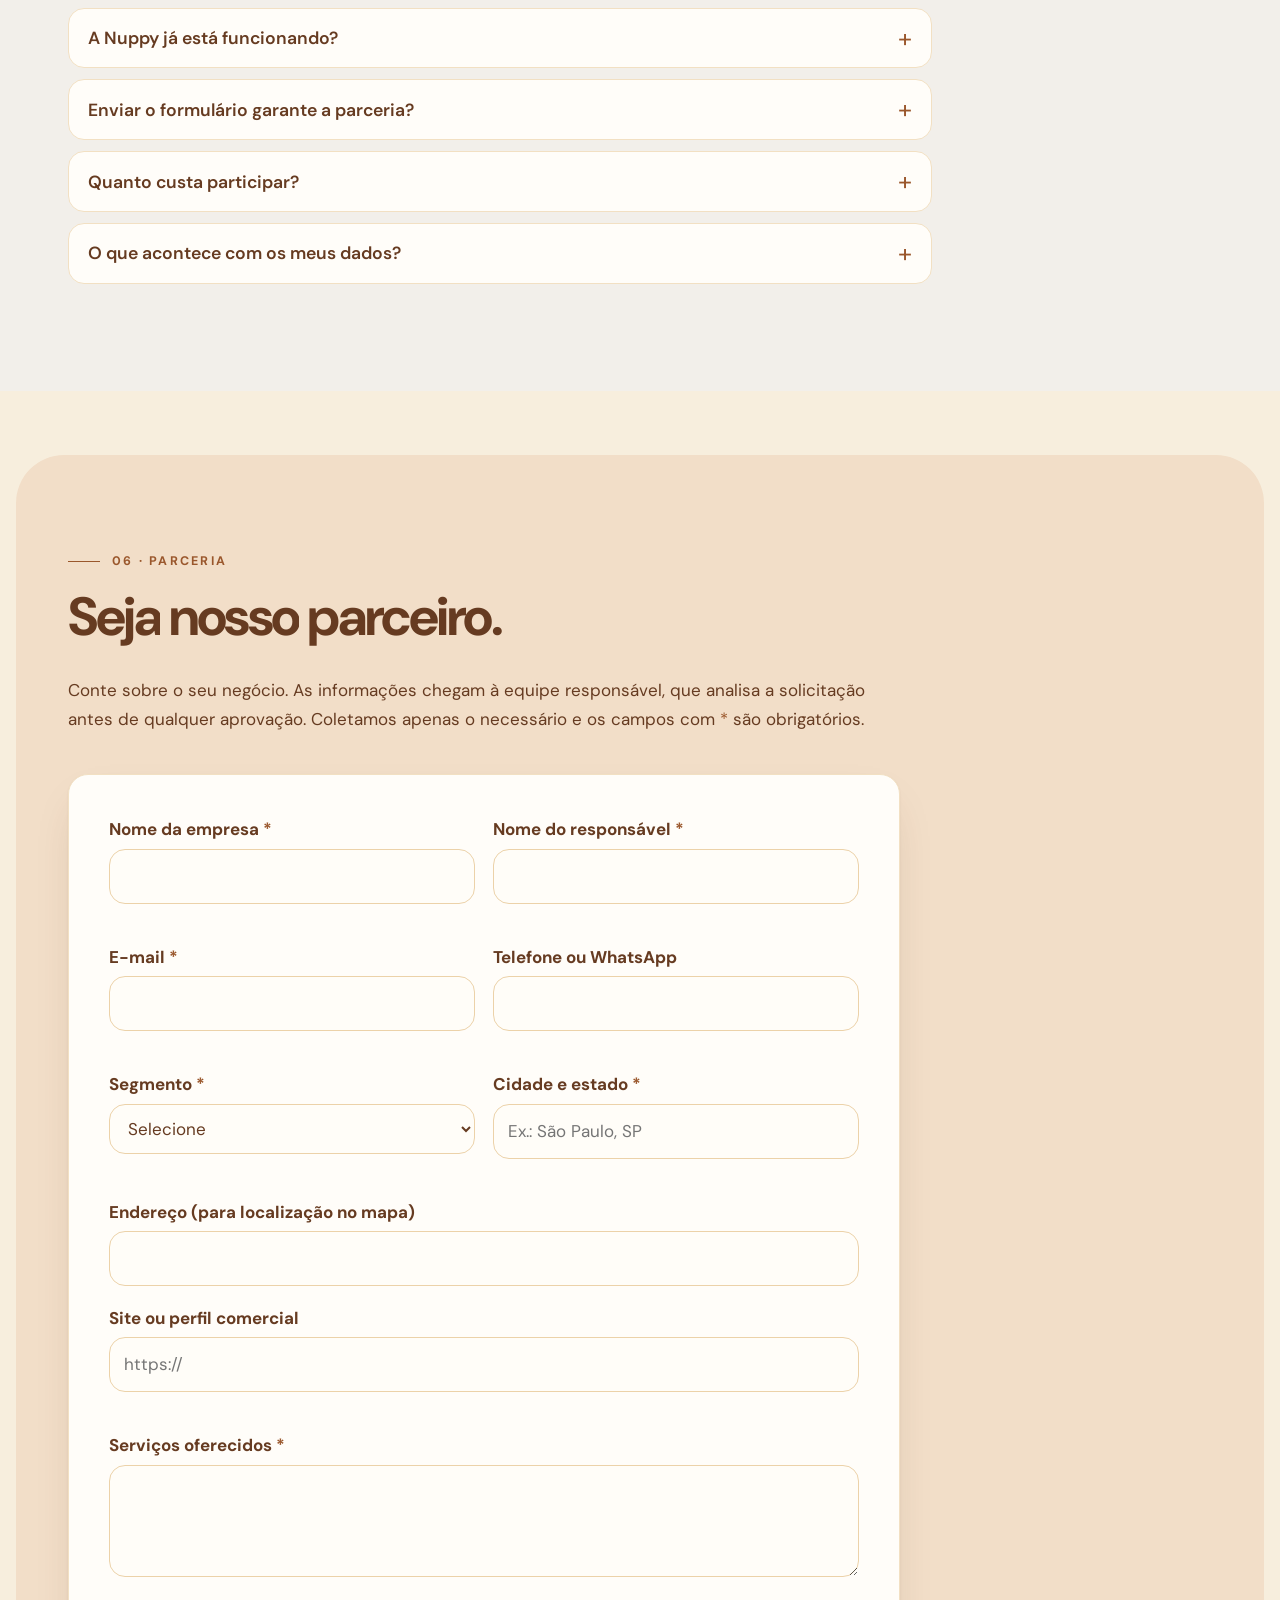
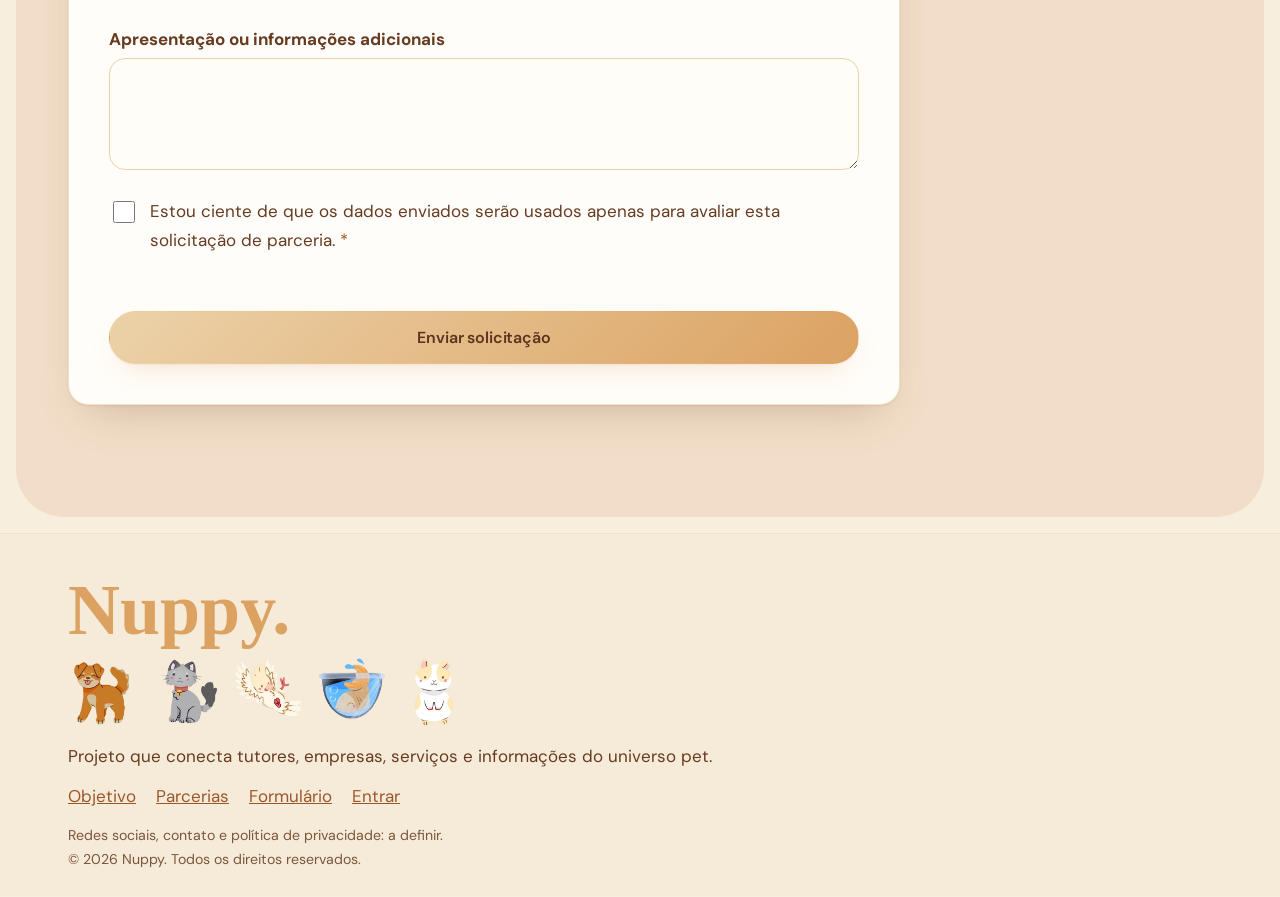
==== commit a8f18b7b: "tirar elemetos denecessarios" ====
--- a/index.html
+++ b/index.html
@@ -324,14 +324,6 @@
       gap: 1rem;
     }
 
-    /* Logo "Nuppy" em texto */
-    .logo {
-      font: 700 1.7rem var(--display);
-      color: var(--ink);
-      text-decoration: none;
-      background: none !important;
-      padding: 0 !important;
-    }
 
     /* Lista de links do menu */
     nav ul {
@@ -466,19 +458,6 @@
       background: var(--sand);
     }
 
-    /* Foco de luz que segue o mouse (posição vem das variáveis --px e --py) */
-    .hero::before {
-      content: "";
-      position: absolute;
-      inset: 0;
-      background: radial-gradient(28rem 28rem at var(--px, 70%) var(--py, 30%), #ECD2A9aa, transparent 70%);
-      pointer-events: none;
-    }
-
-    body.hc .hero::before {
-      display: none;
-    }
-
     /* Duas colunas: texto à esquerda, imagens à direita */
     .hero .wrap {
       display: grid;
@@ -502,36 +481,6 @@
       transition: transform .3s;
     }
 
-    /* Cada letra "pula" ao passar o mouse */
-    .wordmark span:hover {
-      transform: translateY(-.08em) rotate(-4deg);
-    }
-
-    /* Animação de entrada: cada letra sobe com um pequeno atraso (--i = posição) */
-    .js .wordmark span {
-      animation: rise .9s cubic-bezier(.2, .8, .2, 1) both;
-      animation-delay: calc(var(--i) * 70ms);
-    }
-
-    @keyframes rise {
-      from {
-        transform: translateY(60%) rotate(5deg);
-        opacity: 0;
-      }
-    }
-
-    .hero h1 {
-      font-size: clamp(1.5rem, 3.2vw, 2.3rem);
-      font-weight: 500;
-      max-width: 26ch;
-      letter-spacing: -.02em;
-      margin: 0 0 1rem;
-    }
-
-    .hero .lead {
-      max-width: 50ch;
-      margin: 0 0 1.75rem;
-    }
 
     /* Linha dos dois botões do hero */
     .cta-row {
--- a/premium.css
+++ b/premium.css
@@ -66,13 +66,6 @@
 /* formulário */
 input,select,textarea{transition:border-color .3s,box-shadow .3s var(--ease),background .3s}
 input:focus,select:focus,textarea:focus{box-shadow:0 0 0 4px color-mix(in srgb,var(--accent) 35%,transparent)}
-
-/* cursor seguidor (somente ponteiro fino) */
-.cursor{position:fixed;left:0;top:0;width:2.2rem;height:2.2rem;margin:-1.1rem 0 0 -1.1rem;border-radius:50%;border:1.5px solid var(--ink);pointer-events:none;z-index:95;transition:width .3s var(--ease),height .3s var(--ease),margin .3s var(--ease),background .3s,opacity .3s;mix-blend-mode:multiply;opacity:0}
-.cursor.on{opacity:.6}
-.cursor.big{width:4.5rem;height:4.5rem;margin:-2.25rem 0 0 -2.25rem;background:color-mix(in srgb,var(--accent) 35%,transparent);border-color:transparent}
-@media (hover:none),(pointer:coarse){.cursor{display:none}}
-body.hc .cursor{display:none}
 
 /* voltar ao topo */
 .totop{position:fixed;right:1.25rem;bottom:5.5rem;width:3rem;height:3rem;border-radius:50%;border:1px solid var(--line);background:var(--glass);backdrop-filter:blur(10px);color:var(--ink);font:700 1.2rem var(--sans);cursor:pointer;box-shadow:var(--shadow-soft);opacity:0;transform:translateY(1rem);transition:opacity .4s,transform .4s var(--ease);z-index:60}
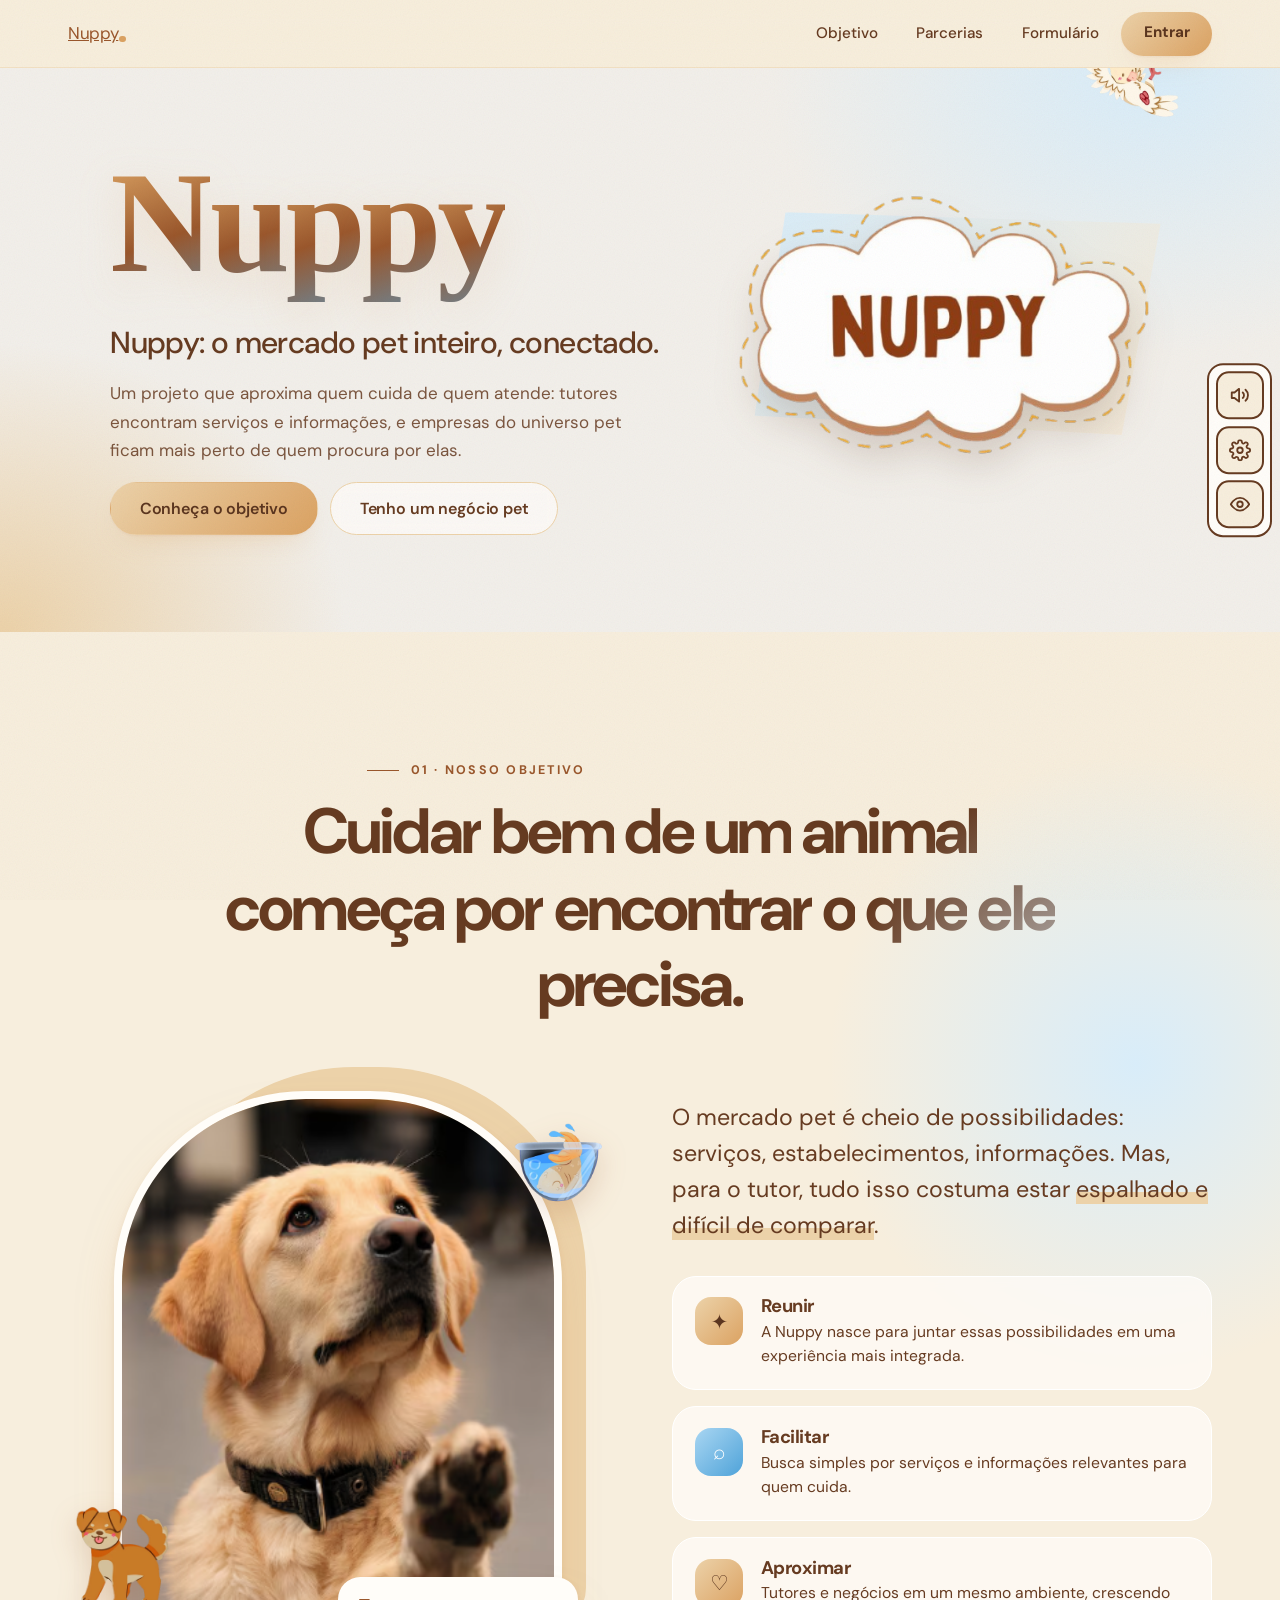
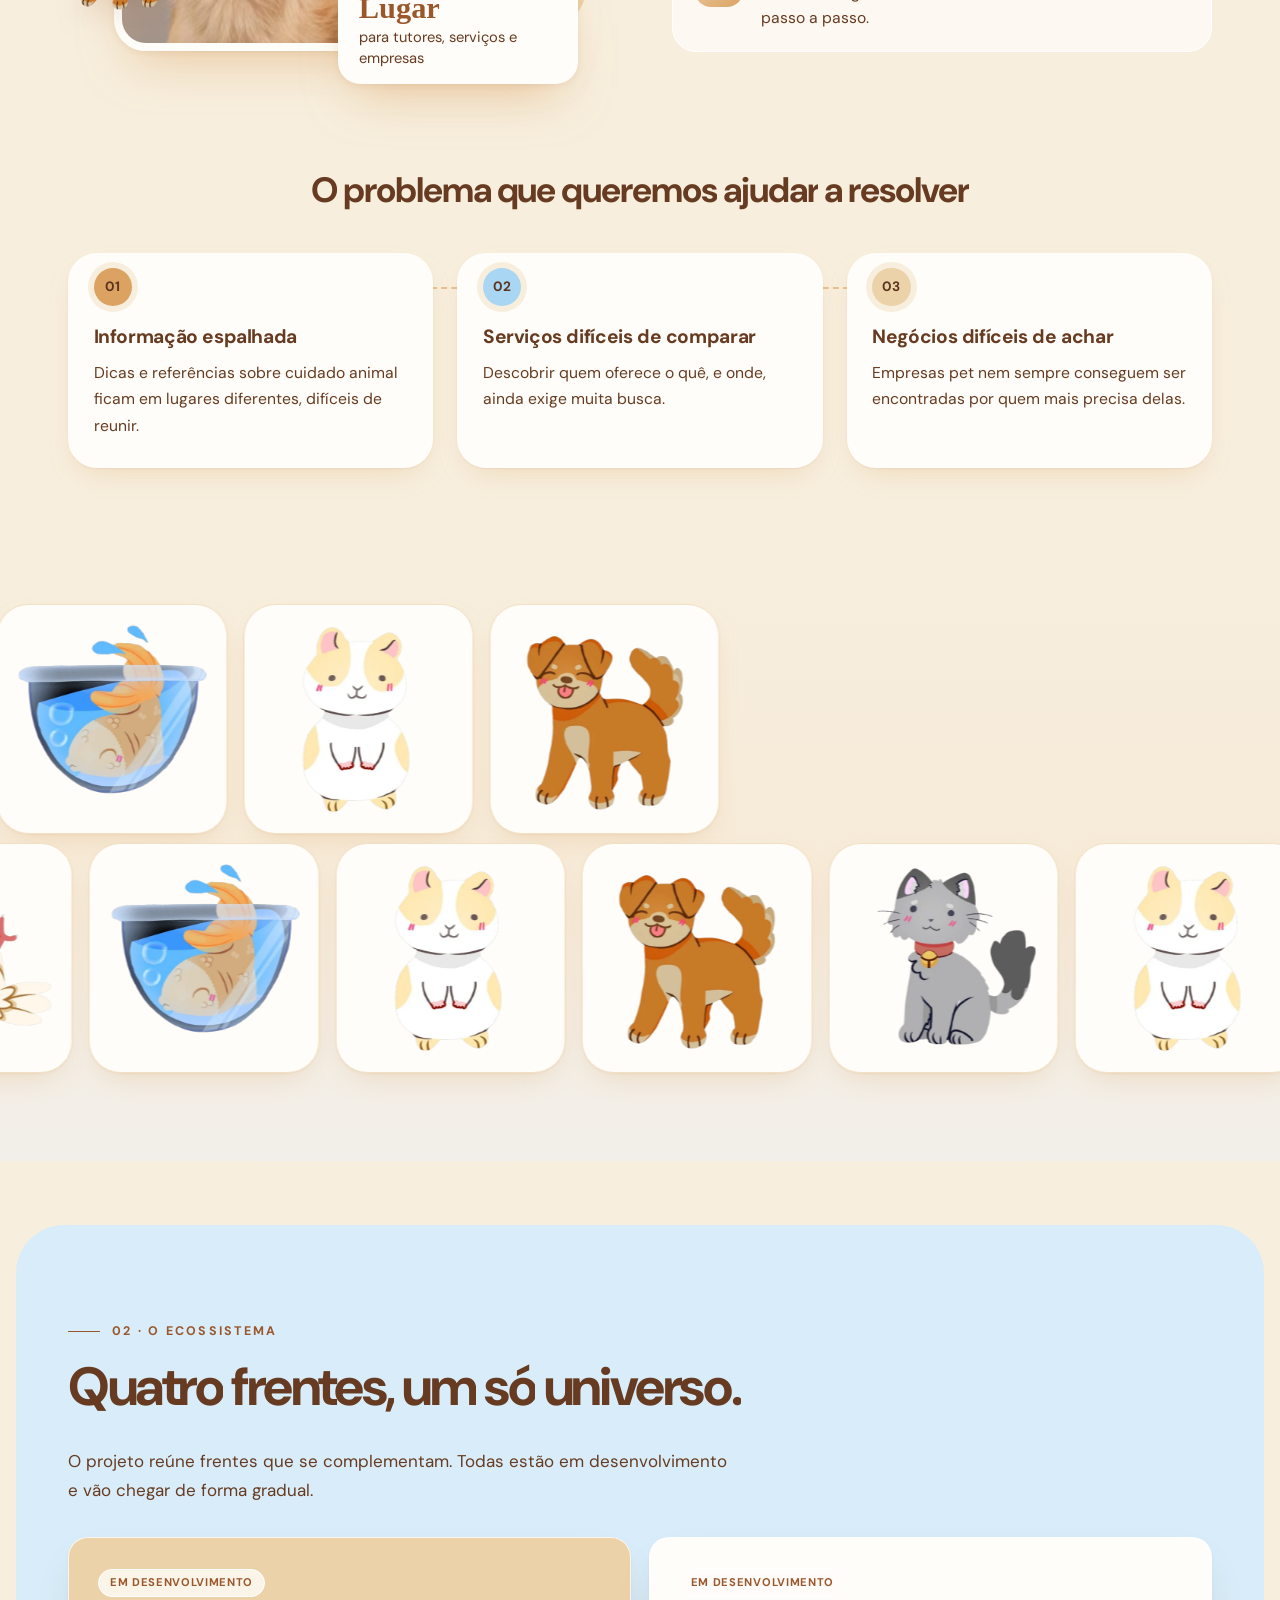
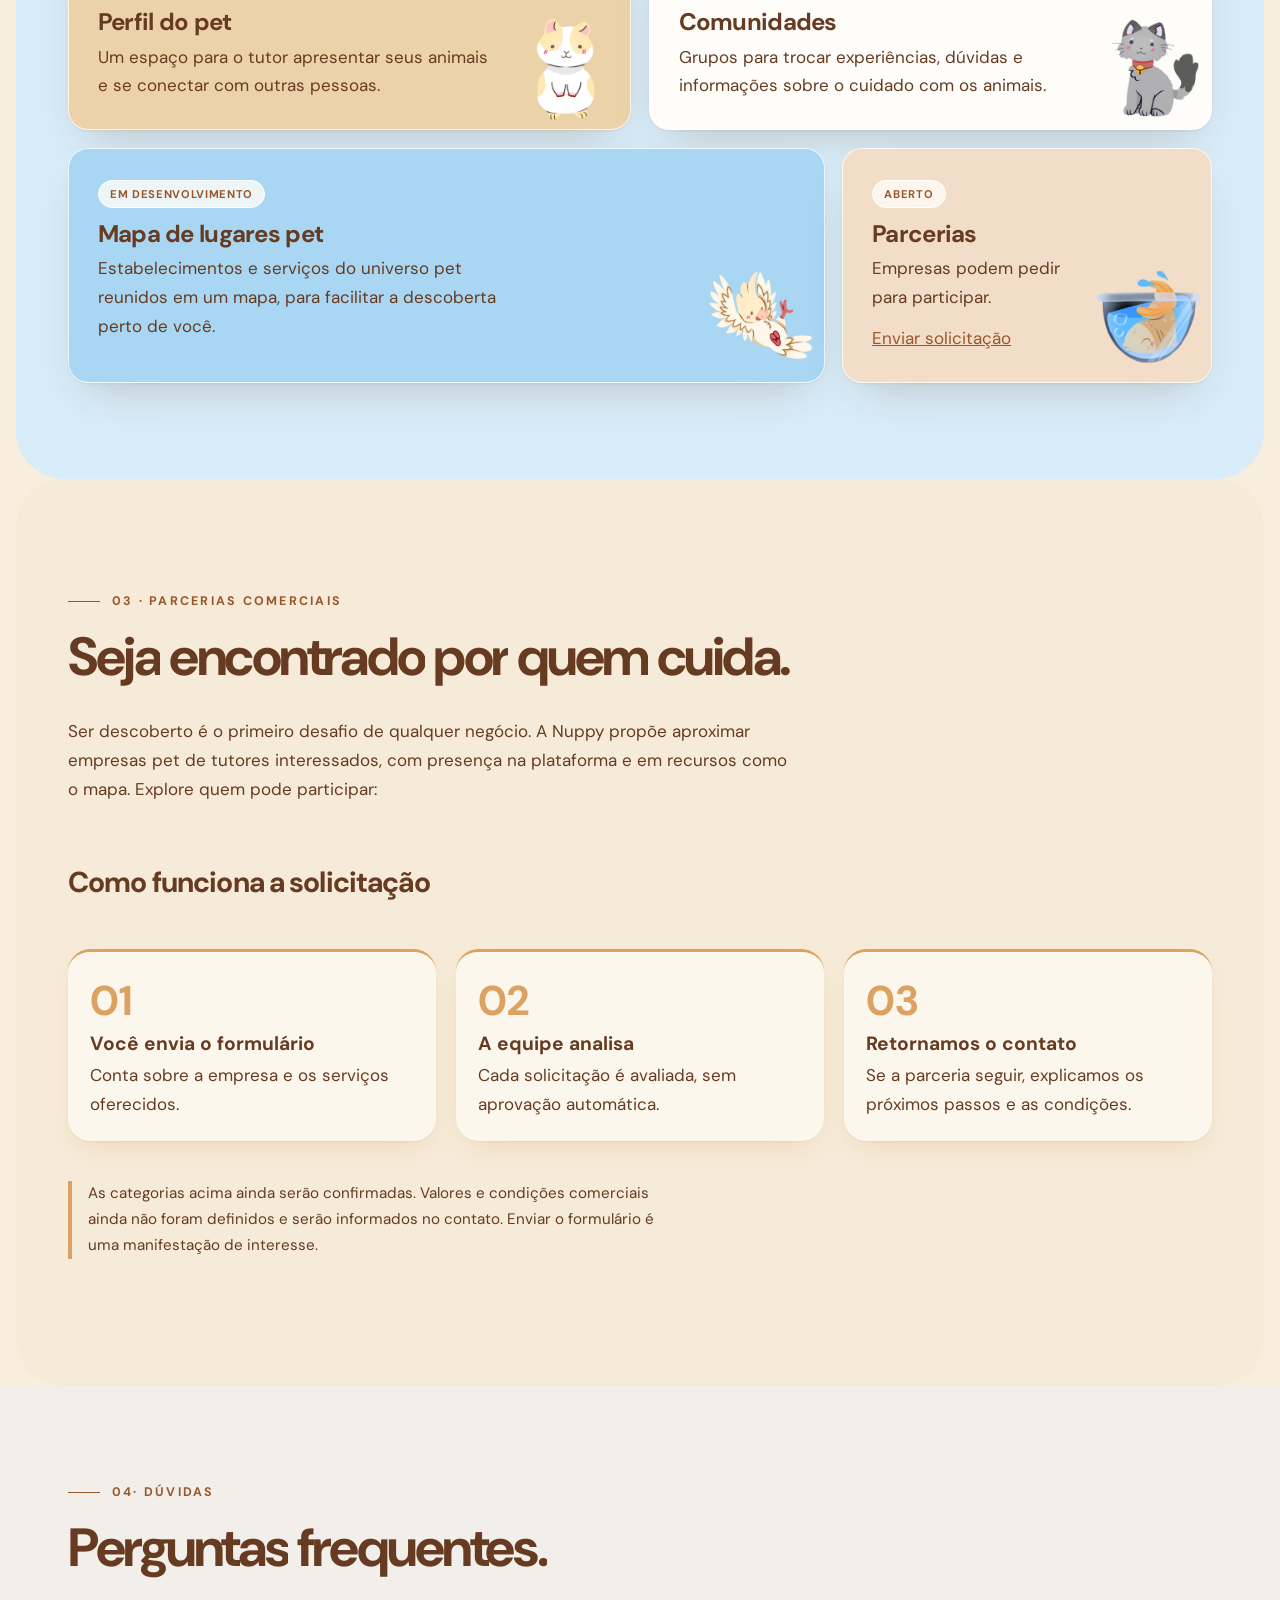
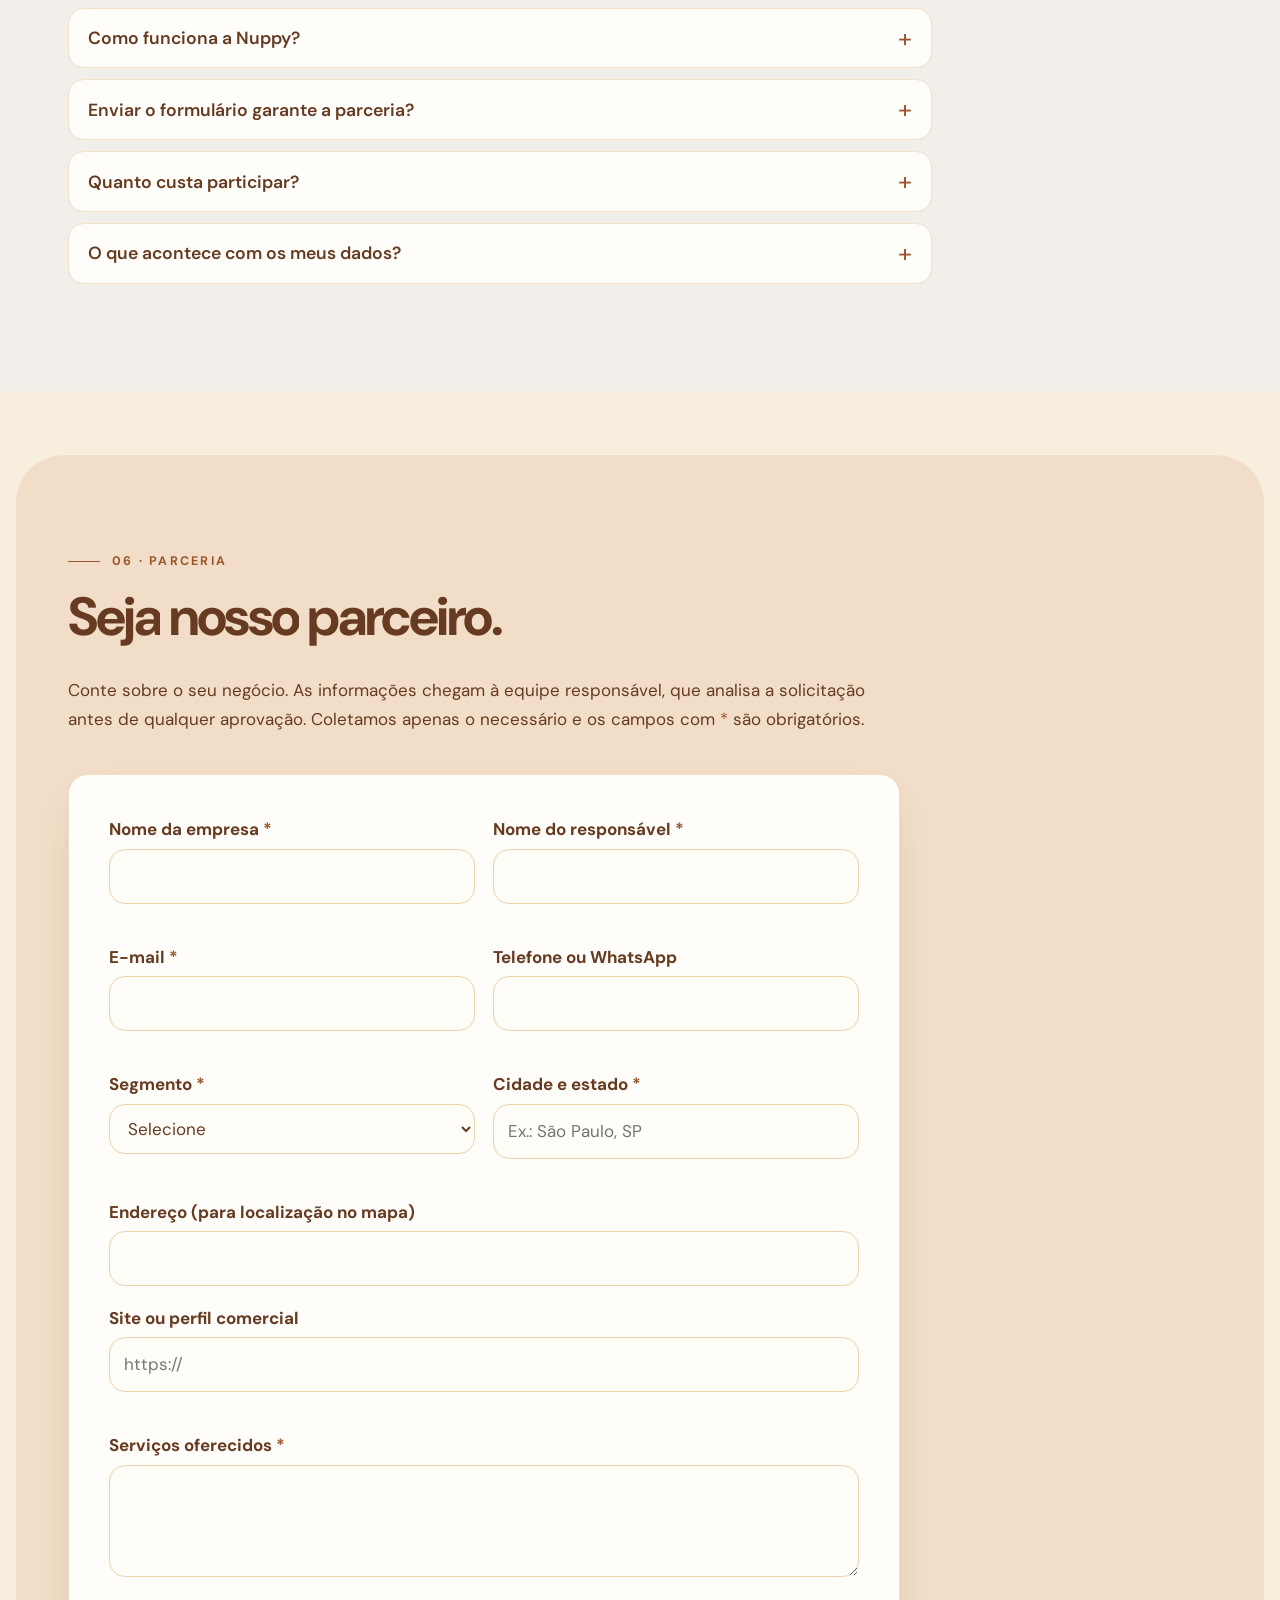
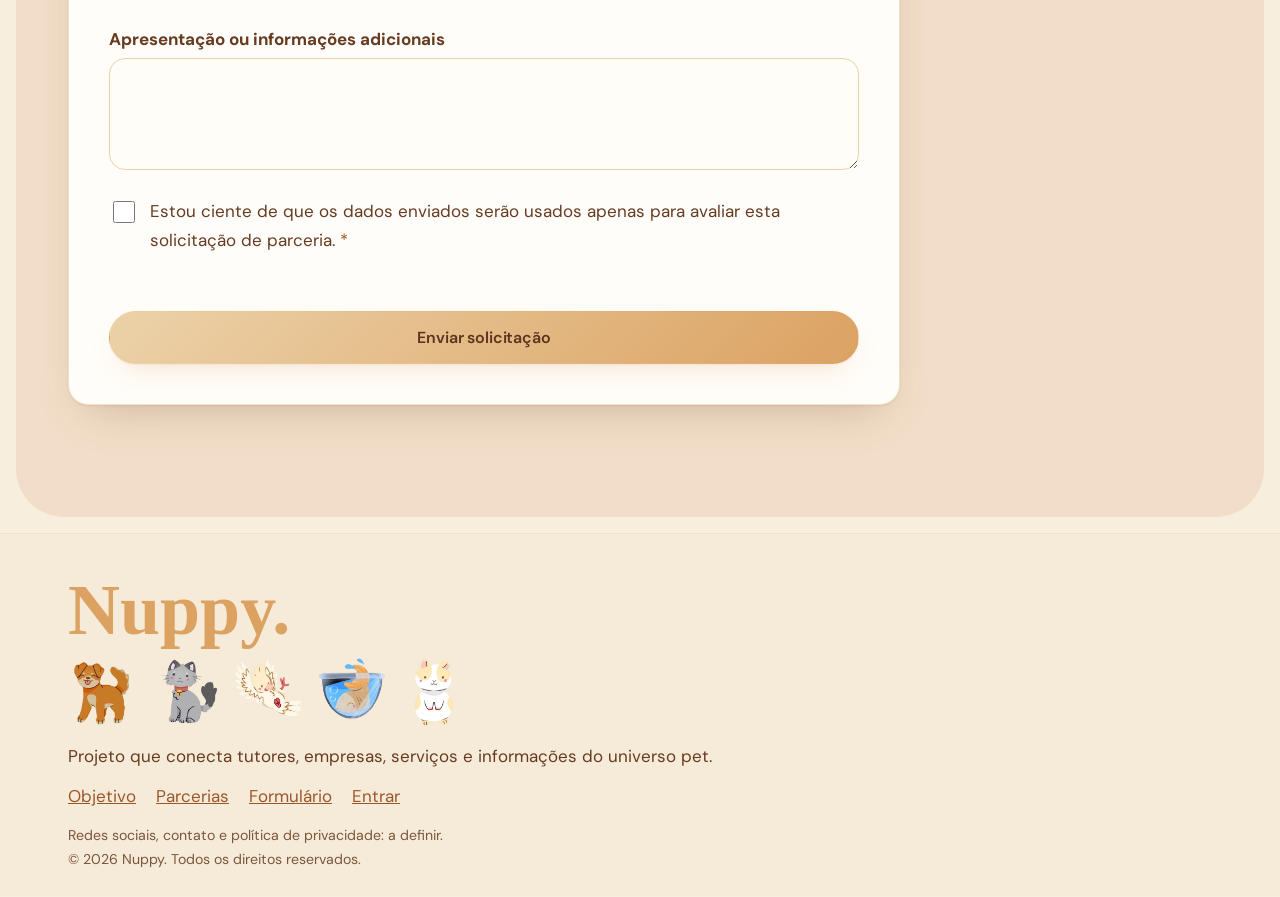
==== commit 73a5c6eb: "perguntas" ====
--- a/index.html
+++ b/index.html
@@ -2057,7 +2057,7 @@
     <section class="parcerias" id="parcerias" aria-labelledby="h-par">
       <div class="wrap">
 
-        <p class="kicker reveal">04 · Parcerias comerciais</p>
+        <p class="kicker reveal">03 · Parcerias comerciais</p>
         <h2 id="h-par" class="fx">Seja encontrado por quem cuida.</h2>
 
         <p class="sub reveal">
@@ -2100,14 +2100,16 @@
     <section class="faq" aria-labelledby="h-faq">
       <div class="wrap">
 
-        <p class="kicker reveal">05 · Dúvidas</p>
+        <p class="kicker reveal">04· Dúvidas</p>
         <h2 id="h-faq" class="fx">Perguntas frequentes.</h2>
 
         <div class="reveal">
 
           <details>
-            <summary>A Nuppy já está funcionando?</summary>
-            <p>O projeto está em desenvolvimento. As frentes mostradas aqui chegam de forma gradual.</p>
+            <summary>Como funciona a Nuppy?</summary>
+            <p>A Nuppy funciona por meio de uma conta de usuário, que permite acessar diferentes áreas da plataforma. Após o cadastro, o tutor pode personalizar seu perfil, registrar informações sobre seus animais, publicar fotos e vídeos, participar de comunidades e explorar os recursos disponíveis.
+
+A plataforma também possui áreas destinadas à descoberta de estabelecimentos, divulgação de serviços pet e anúncios de animais para adoção. Dessa forma, diferentes necessidades relacionadas à convivência com os animais podem ser encontradas em um único ambiente digital.</p>
           </details>
 
           <details>
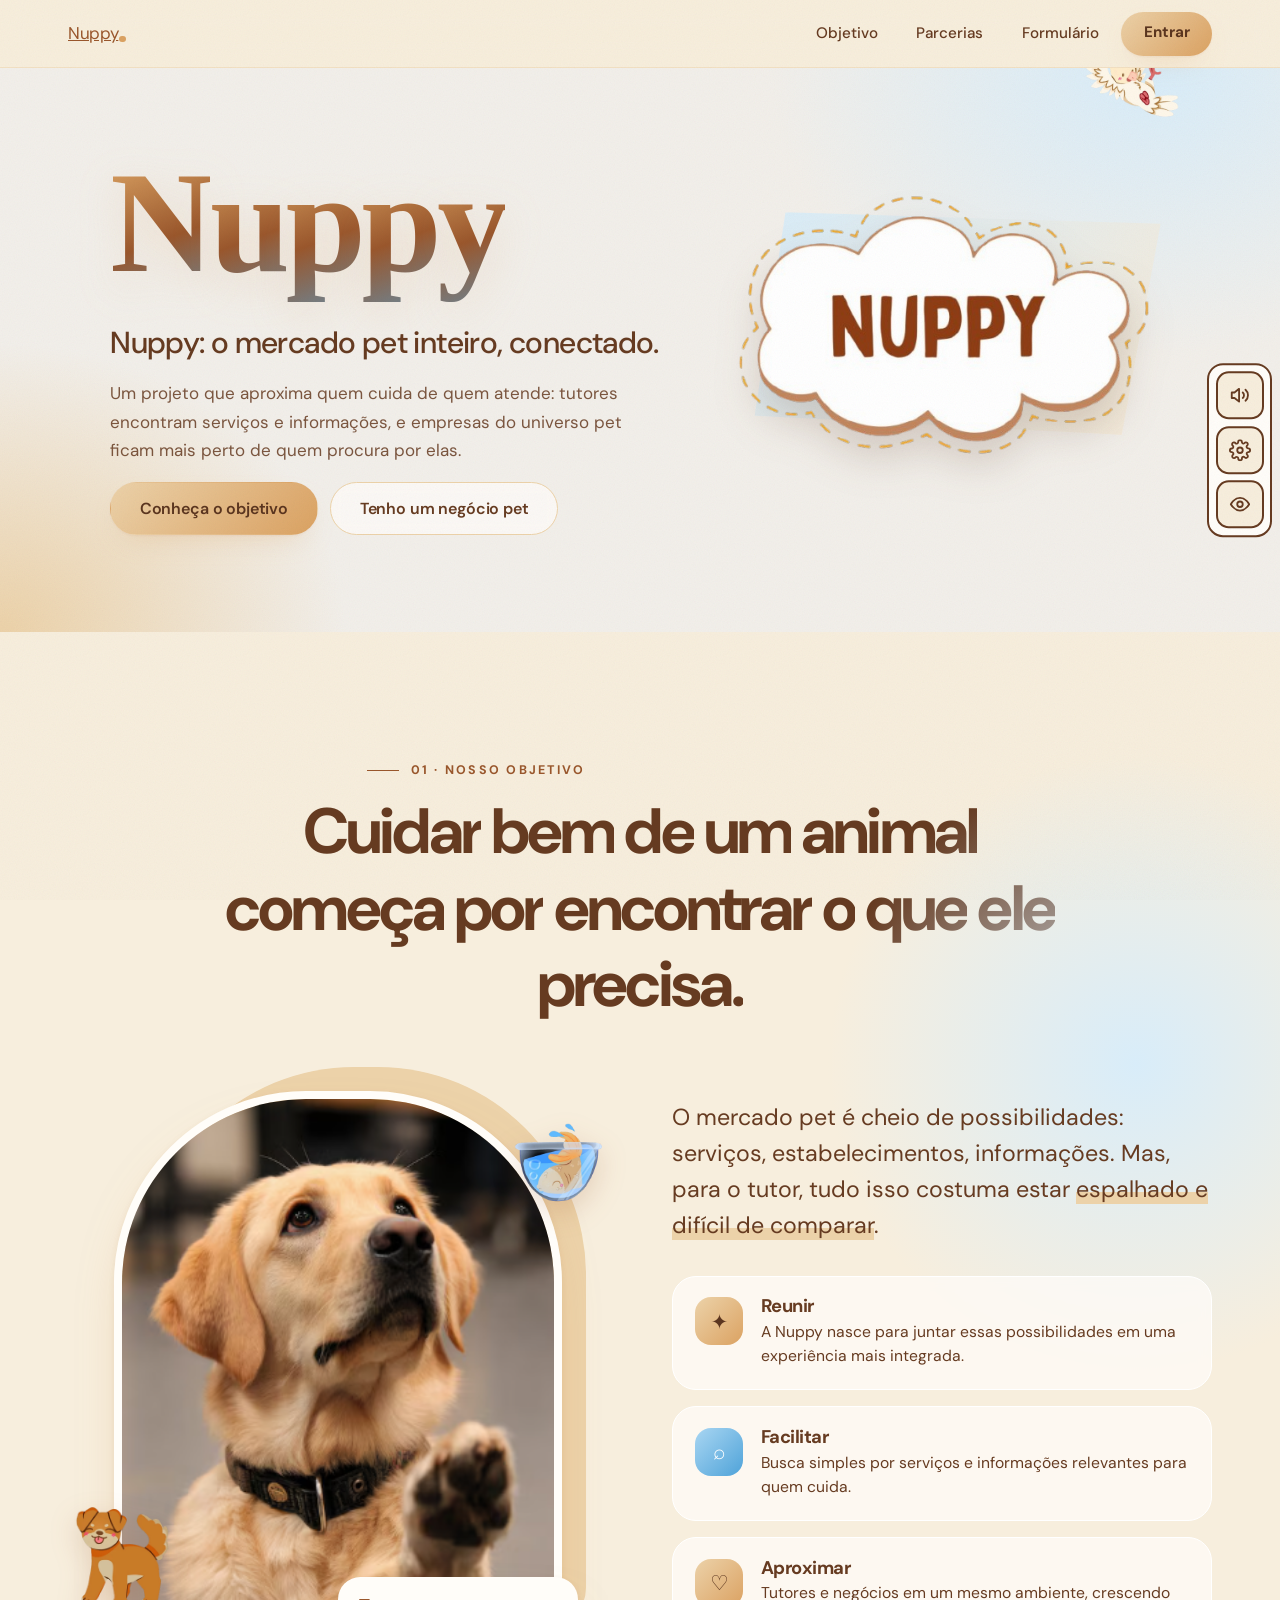
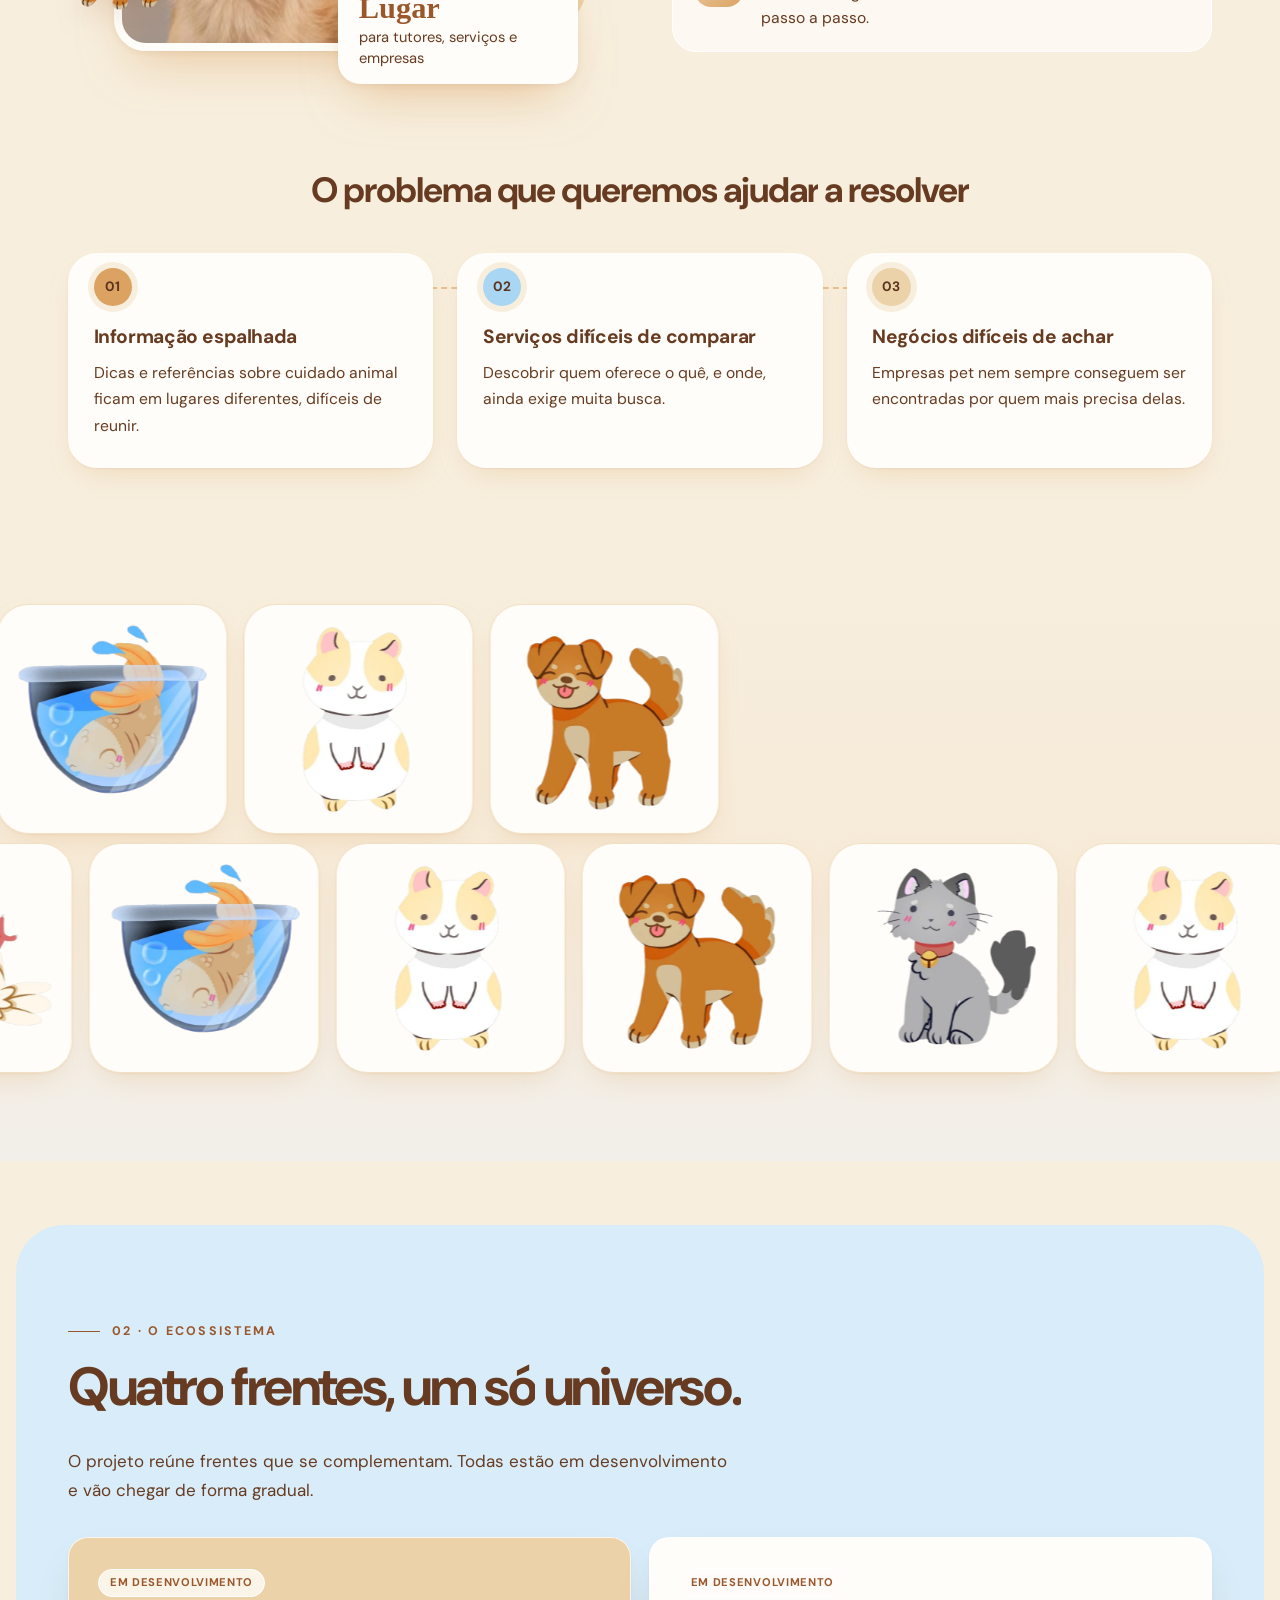
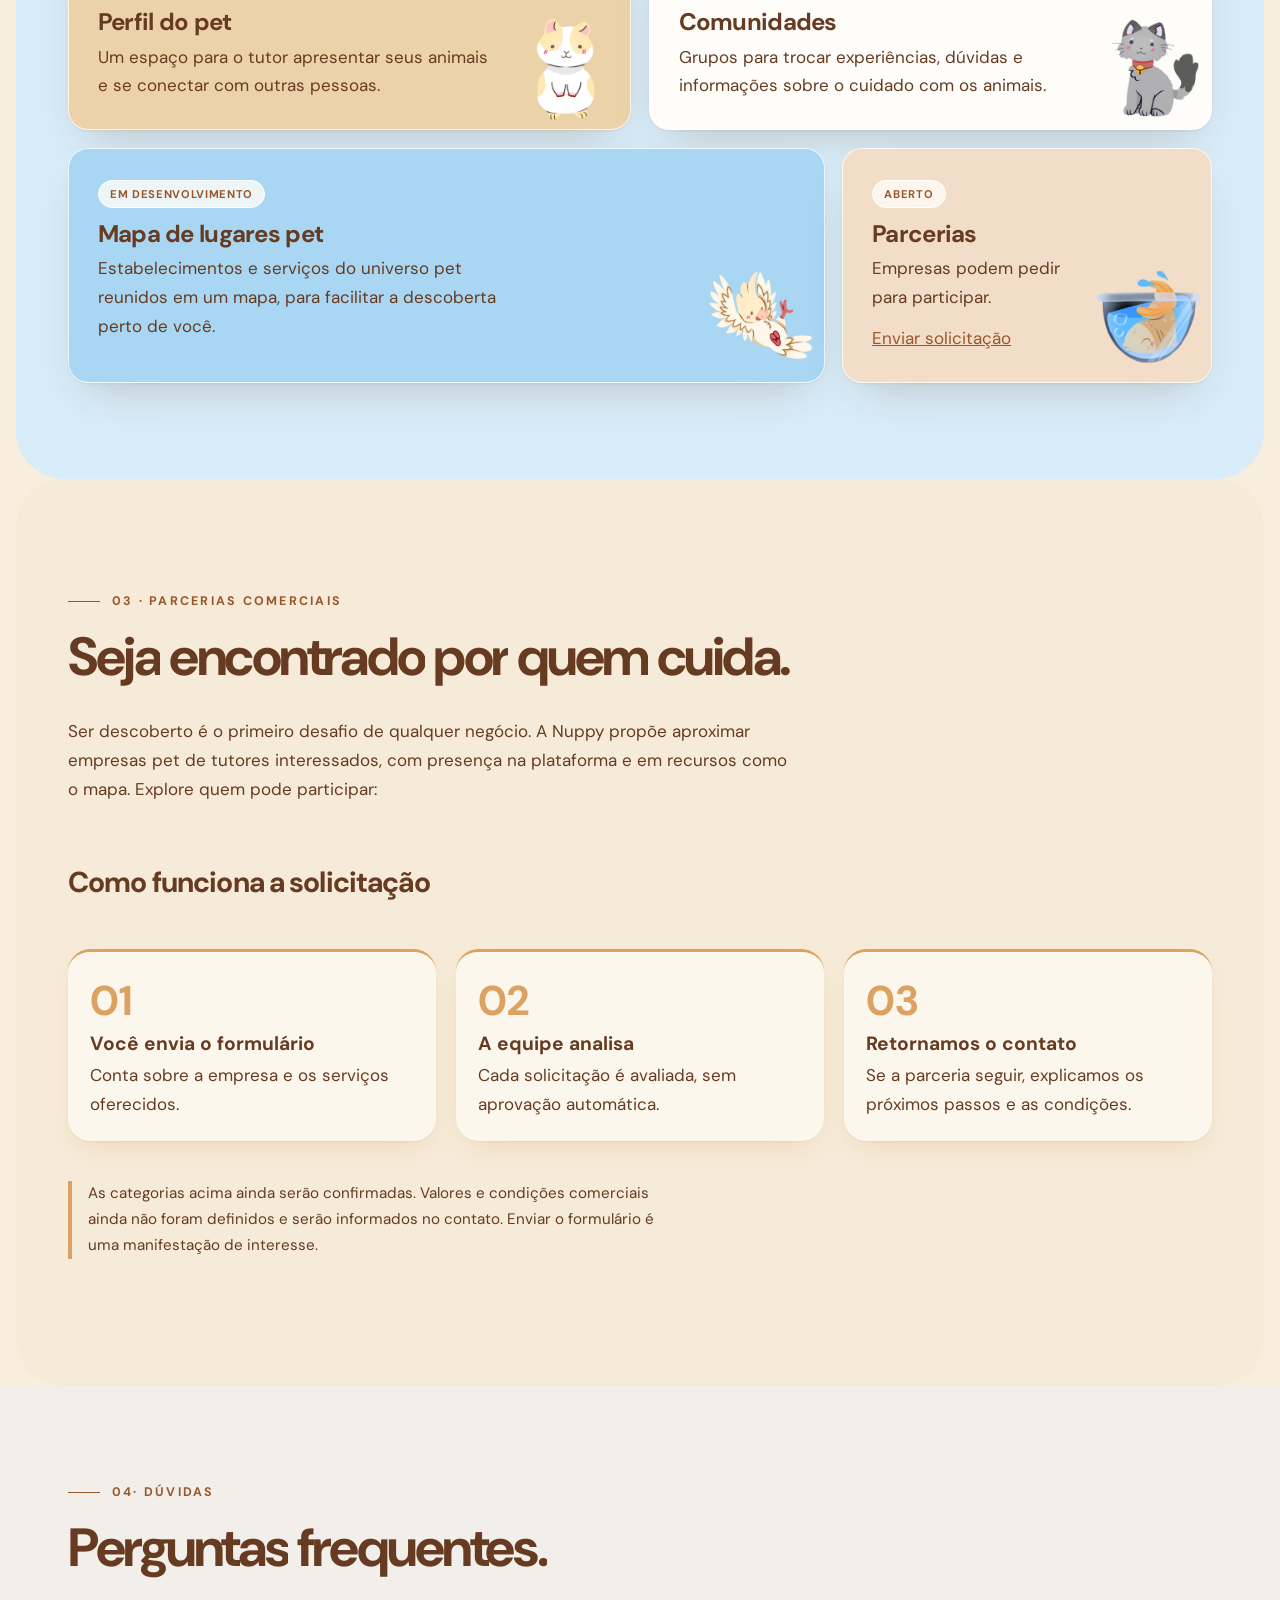
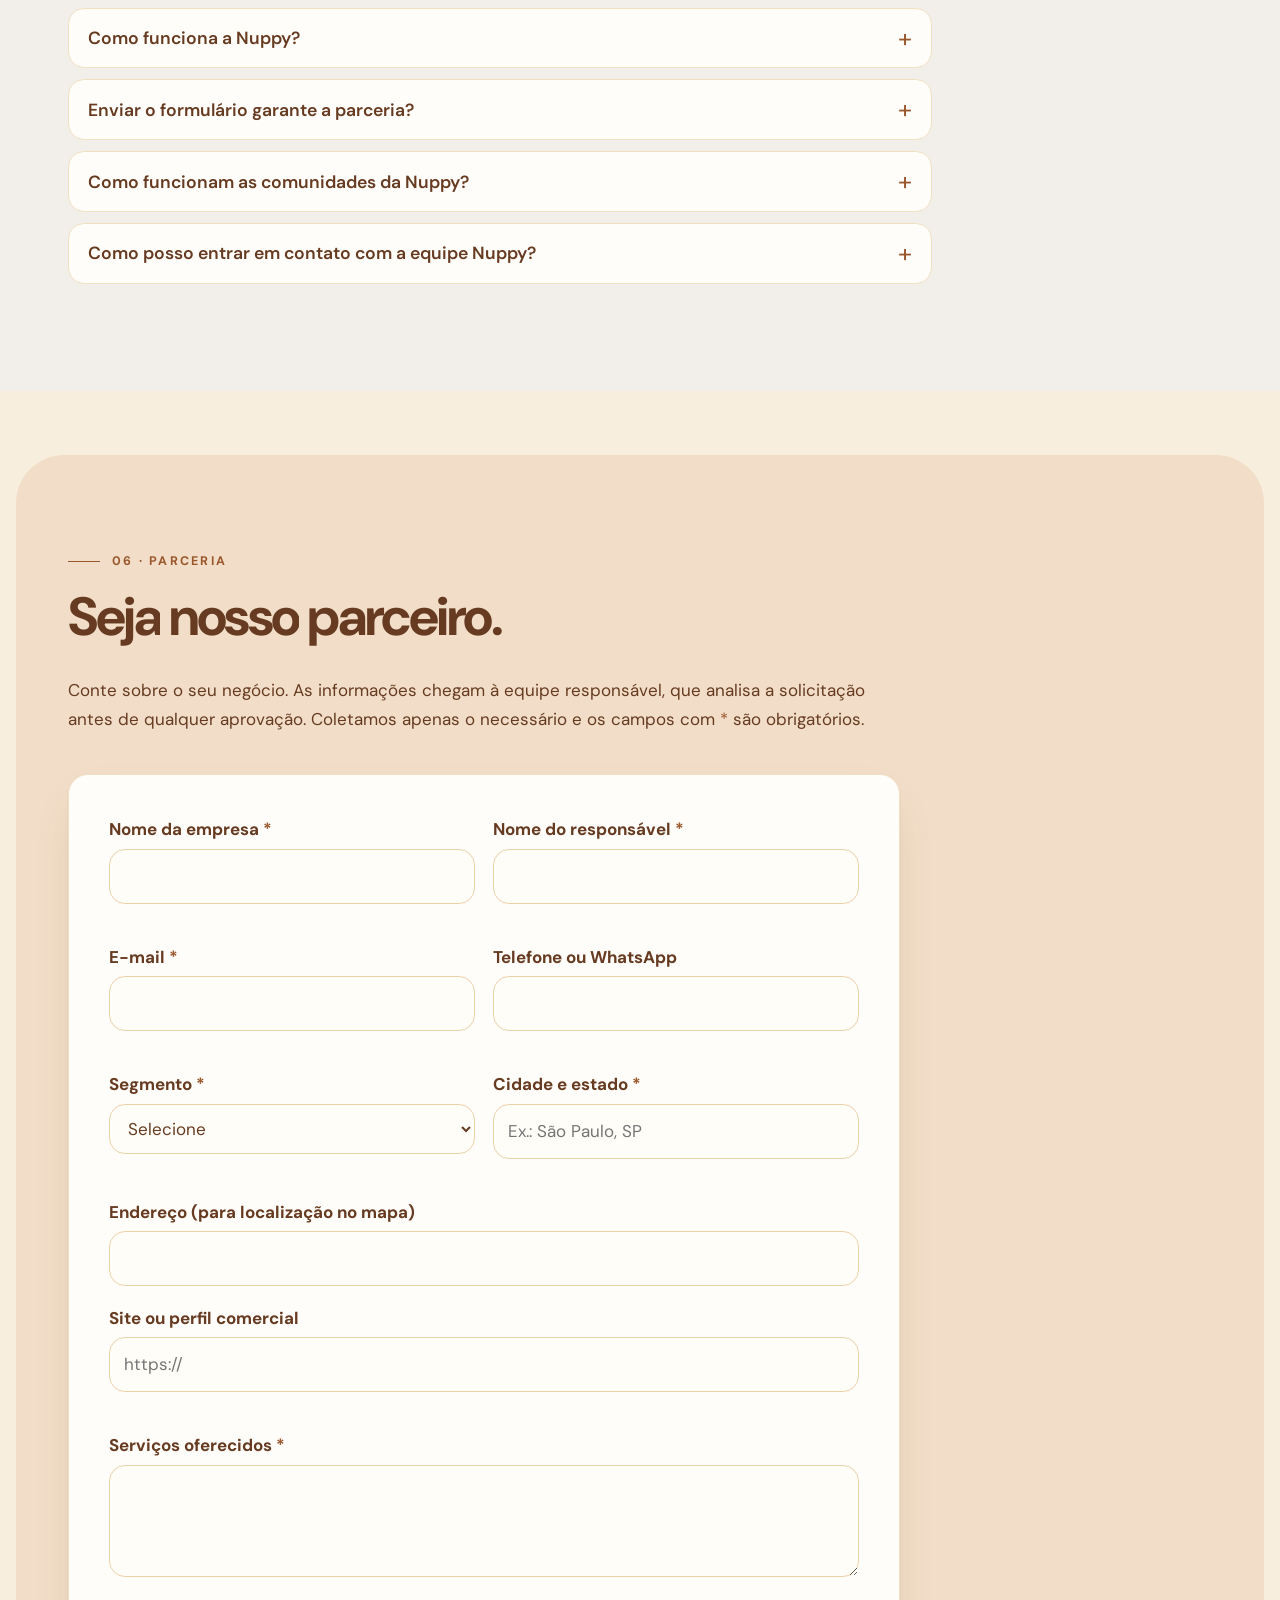
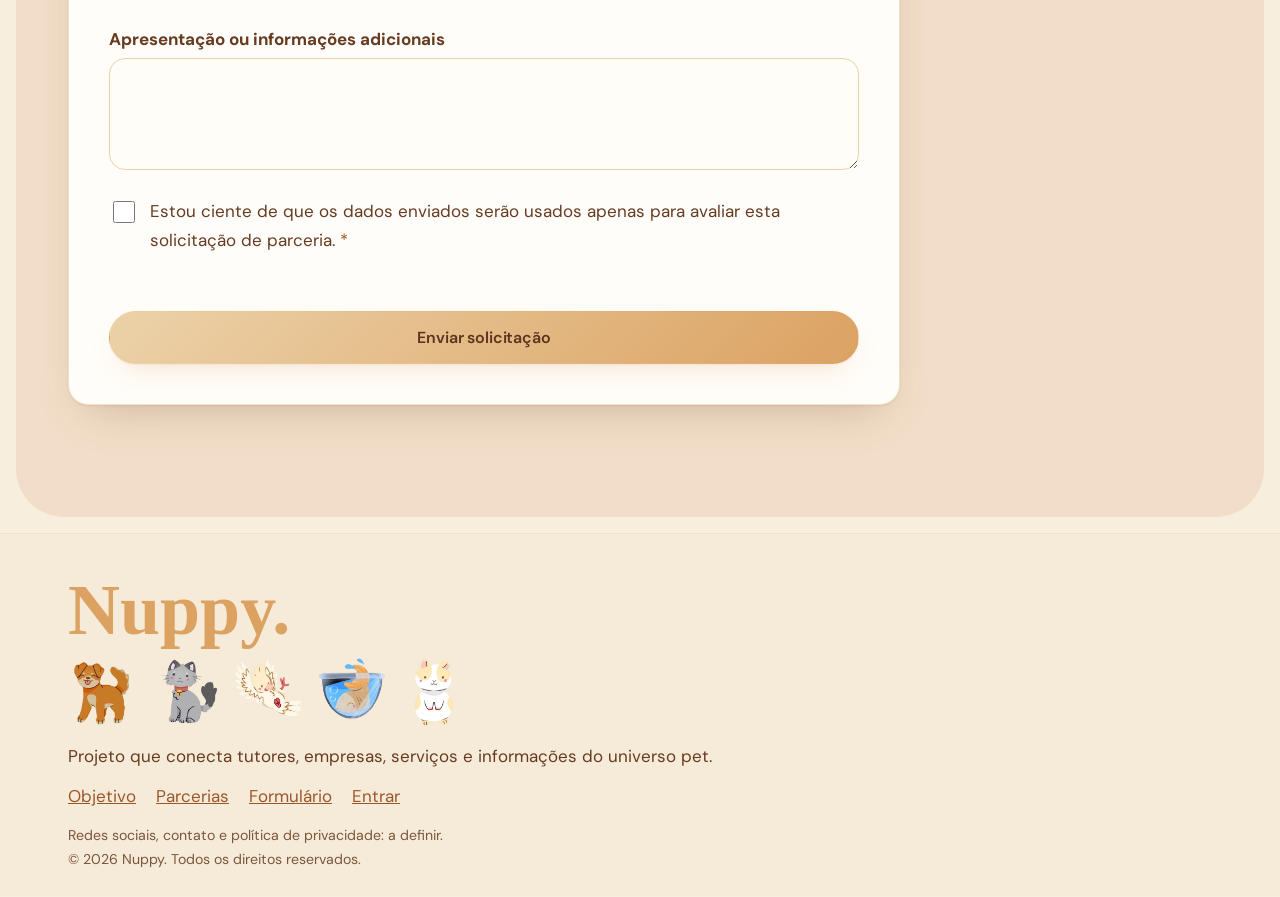
==== commit 3d2b50fd: "thxtux" ====
--- a/index.html
+++ b/index.html
@@ -2118,13 +2118,19 @@
           </details>
 
           <details>
-            <summary>Quanto custa participar?</summary>
-            <p>Os valores e condições comerciais ainda serão definidos. Nada é cobrado ao enviar o formulário.</p>
+            <summary>Como funcionam as comunidades da Nuppy?</summary>
+            <p>As comunidades são espaços de conversa organizados por interesses relacionados aos animais. Os usuários podem conhecer grupos disponíveis, entrar em comunidades e participar de conversas com outros tutores.
+
+Também existe a possibilidade de criar comunidades, definindo nome, descrição e identidade visual do grupo. A proposta é facilitar a troca de experiências entre pessoas que compartilham interesses semelhantes, promovendo interação e aprendizado coletivo.</p>
           </details>
 
           <details>
-            <summary>O que acontece com os meus dados?</summary>
-            <p>Pedimos só o necessário para avaliar a solicitação e usamos as informações apenas para esse fim.</p>
+            <summary>Como posso entrar em contato com a equipe Nuppy?
+
+</summary>
+            <p>Para dúvidas, sugestões, problemas técnicos ou outras solicitações, os usuários podem acessar a área de contato disponível nas configurações da plataforma.
+
+A Nuppy também disponibiliza o endereço de e-mail contato@nuppy.app para comunicação com a equipe.</p>
           </details>
 
         </div>
